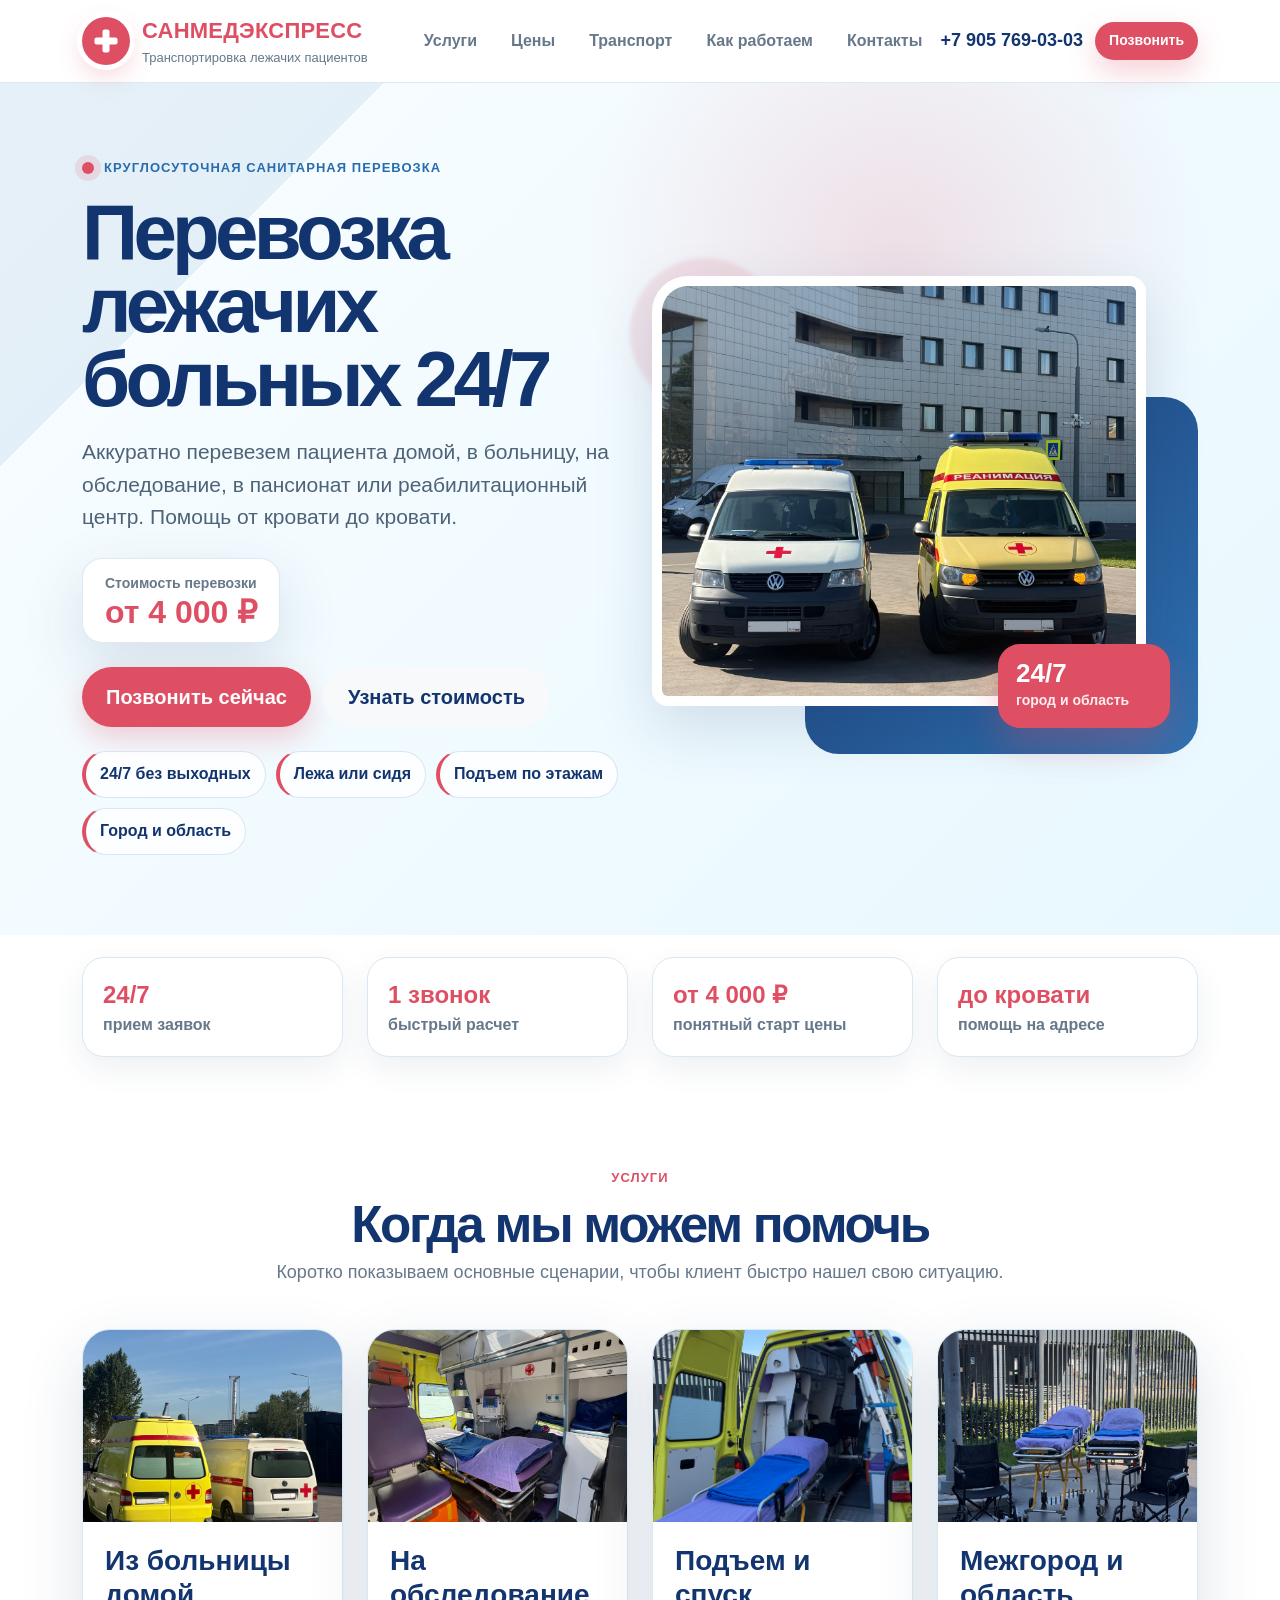
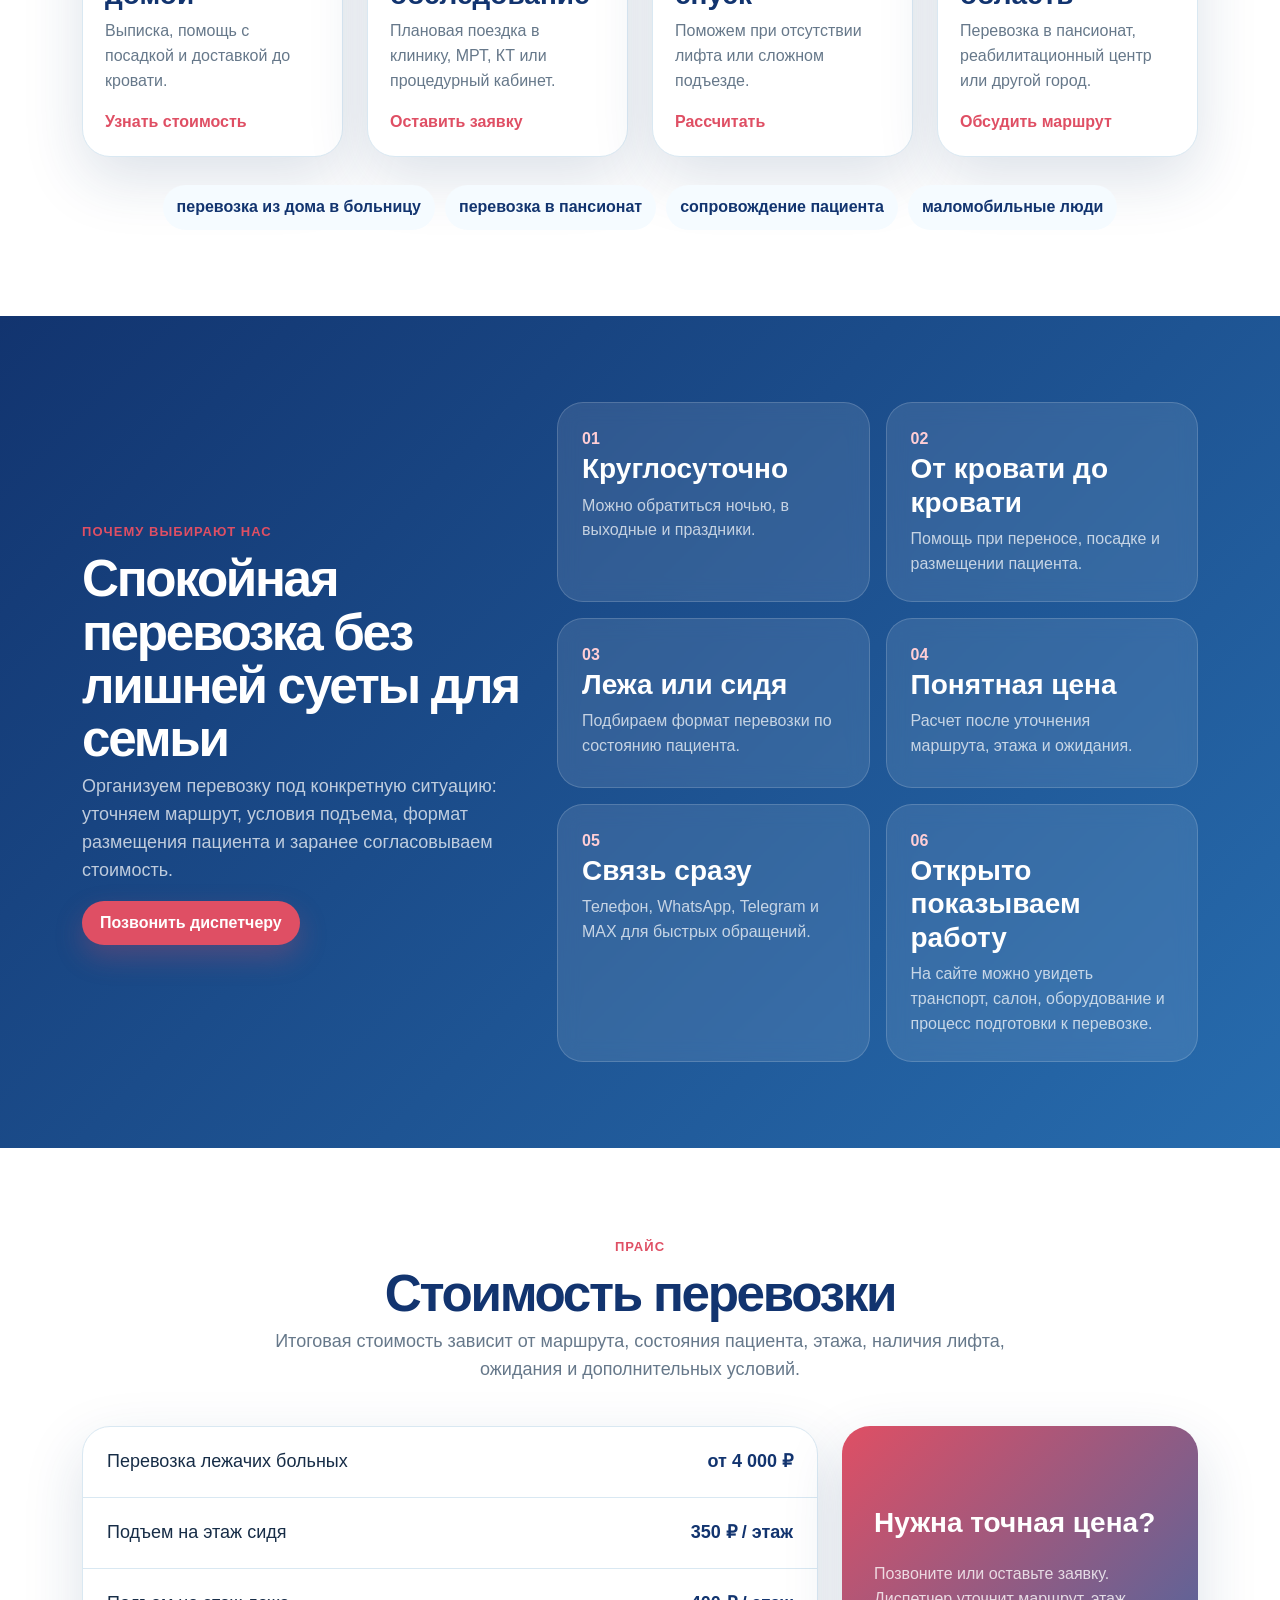
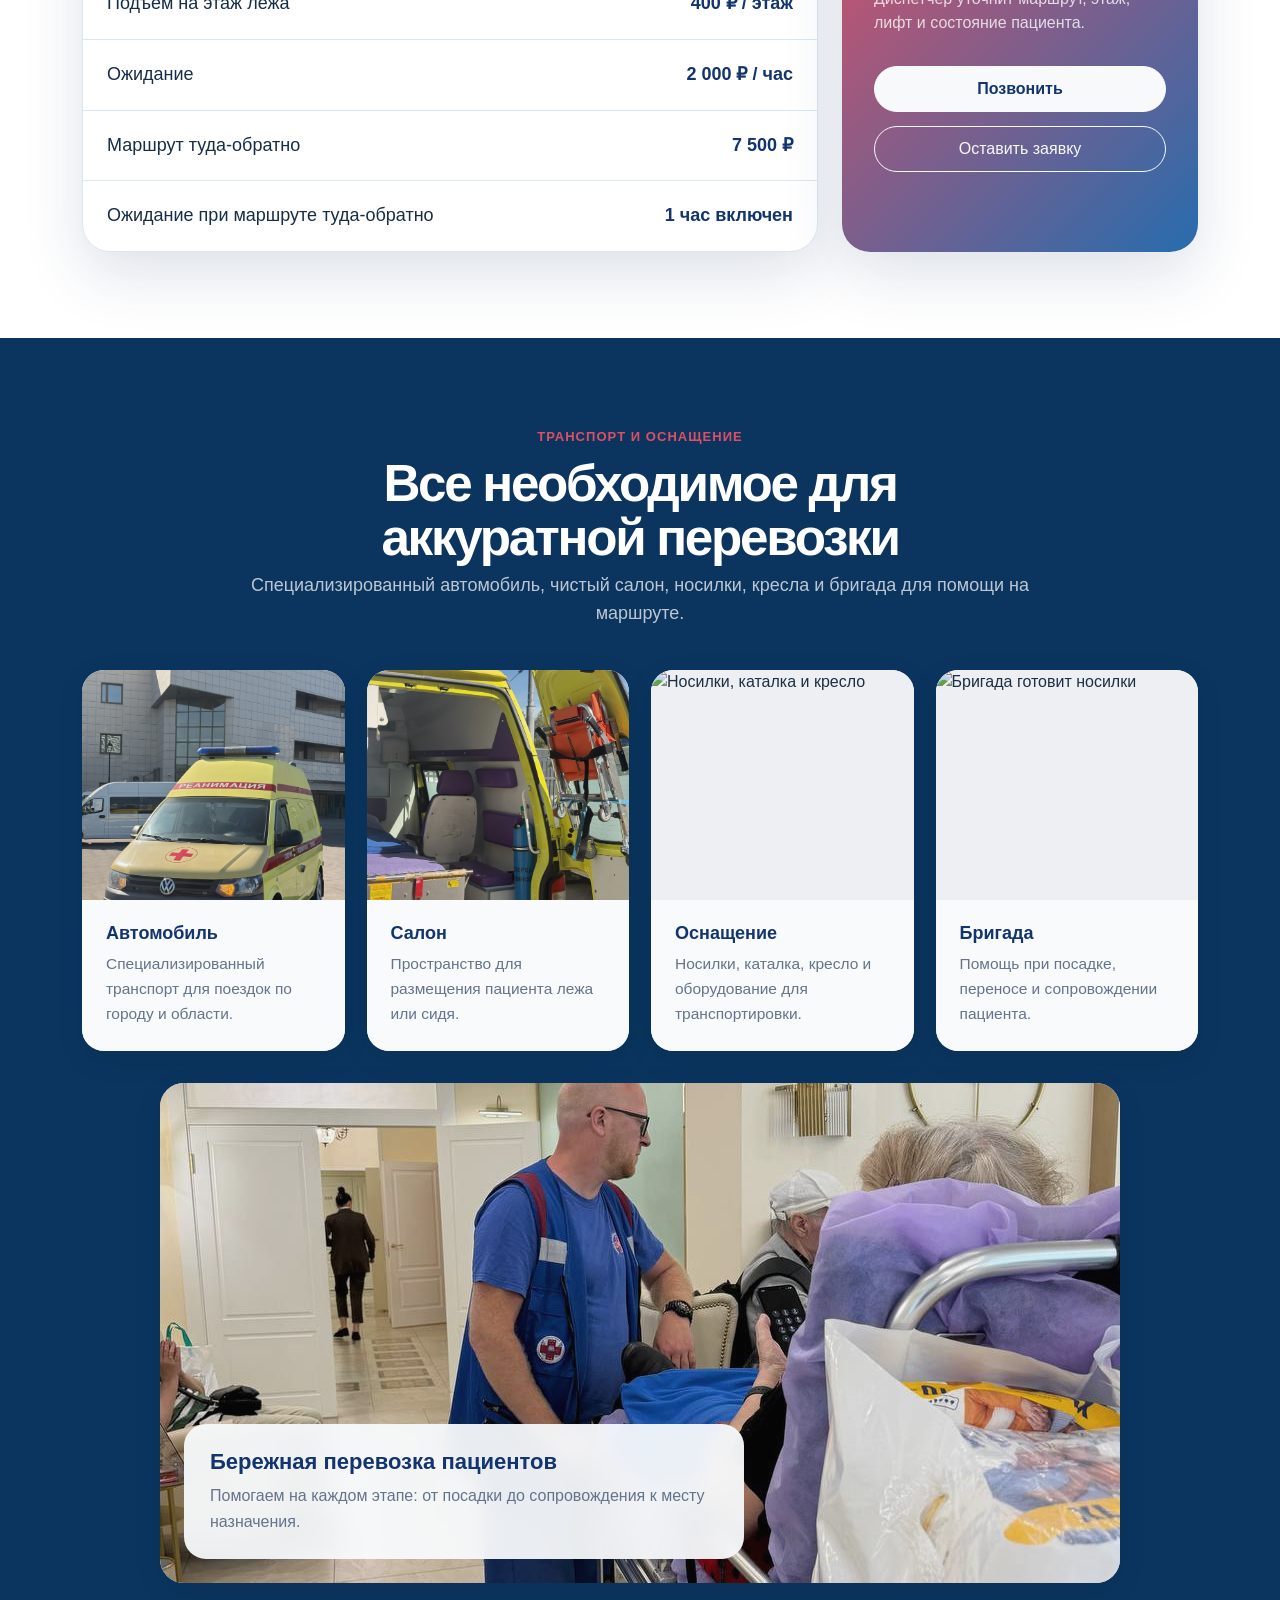
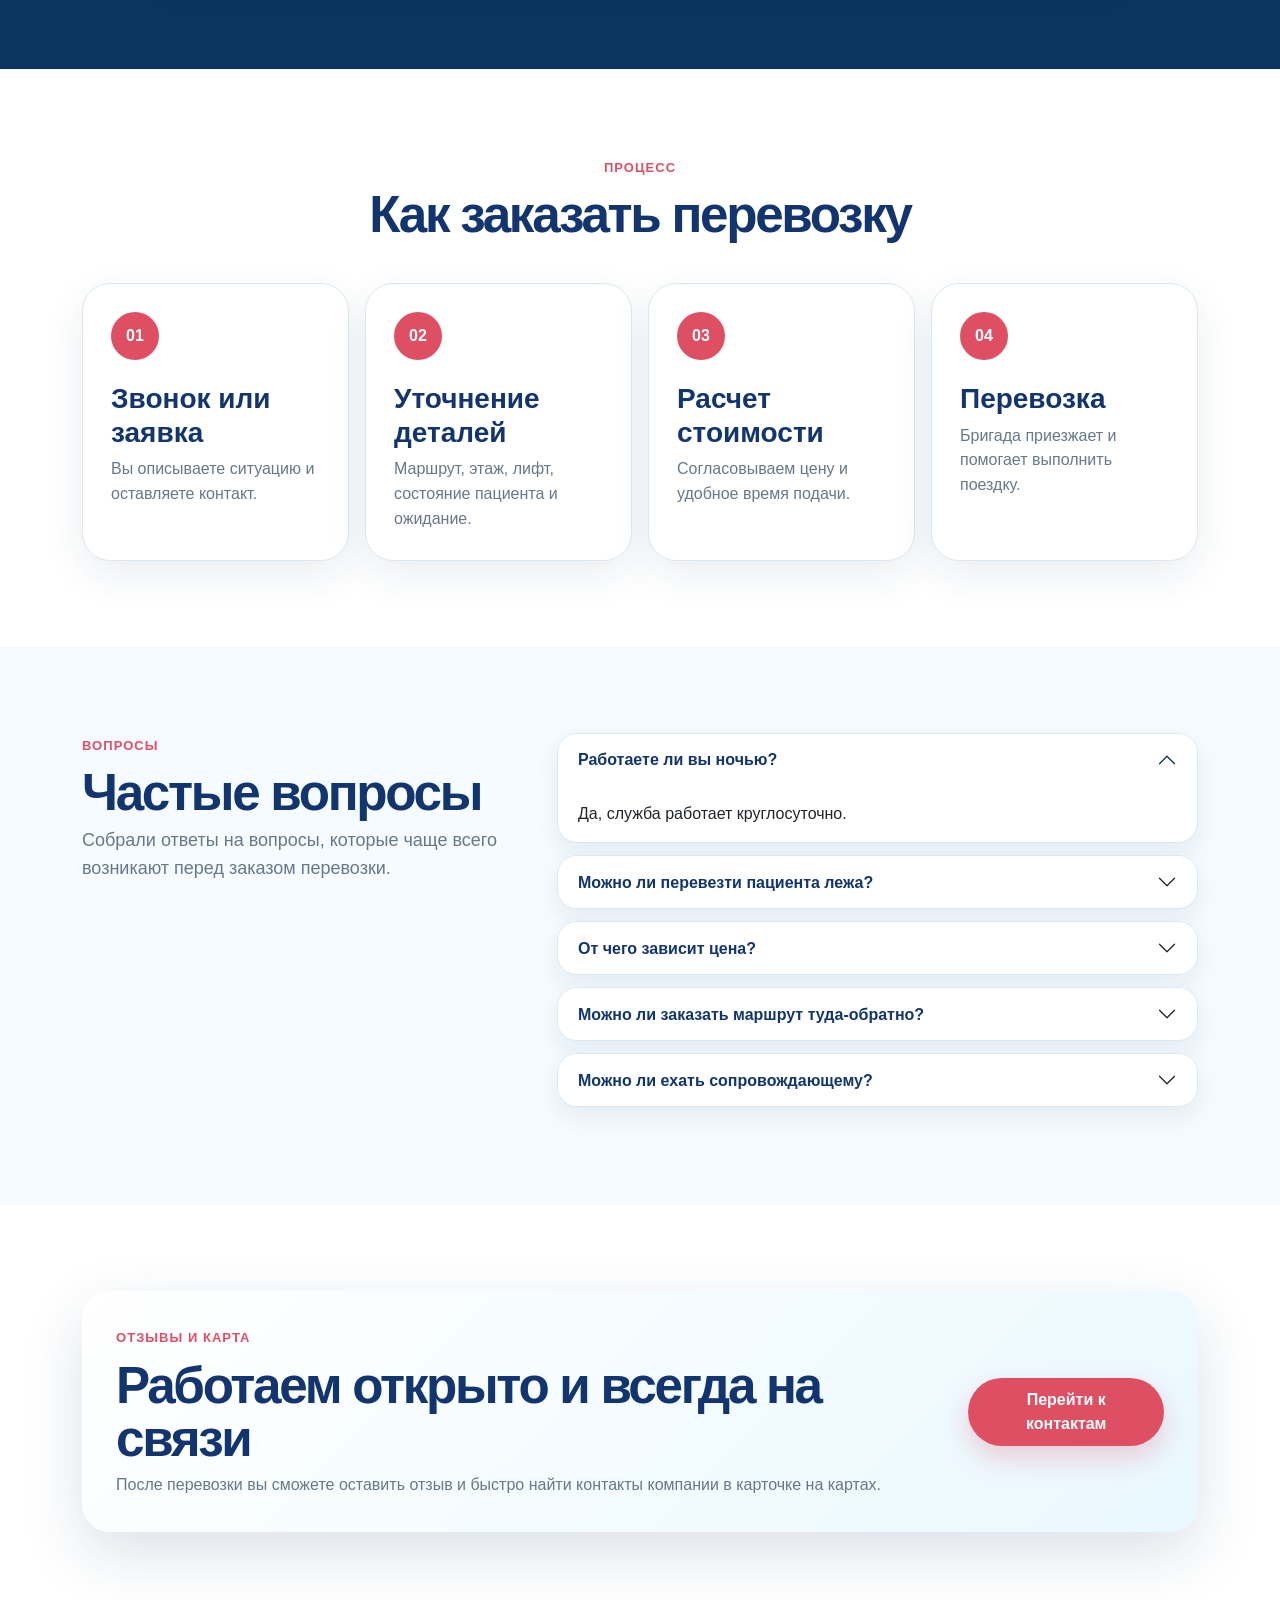
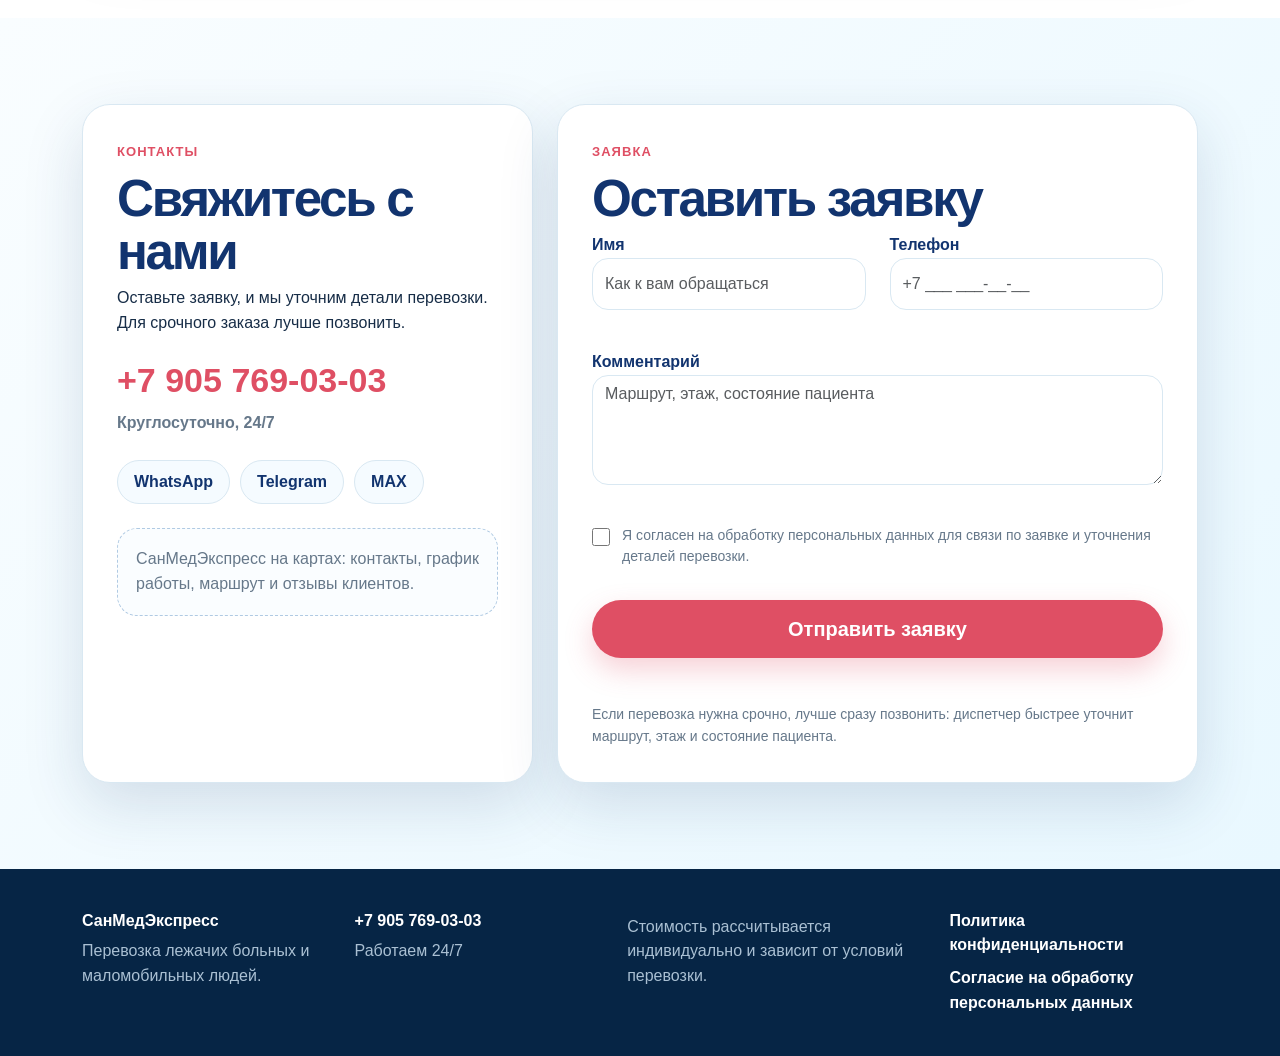
==== index.html @ e69d9a26 "мелкие правки перед показом" ====
<!doctype html>
<html lang="ru">
<head>
  <meta charset="utf-8">
  <meta name="viewport" content="width=device-width, initial-scale=1">
  <title>СанМедЭкспресс - перевозка лежачих больных 24/7</title>
  <meta name="description" content="СанМедЭкспресс: аккуратная транспортировка лежачих пациентов и маломобильных людей по городу и области. От кровати до кровати, 24/7.">
  <link rel="icon" href="images/favicon.ico" sizes="any">
  <link rel="icon" href="assets/icons/favicon.svg" type="image/svg+xml">
  <link href="https://cdn.jsdelivr.net/npm/bootstrap@5.3.3/dist/css/bootstrap.min.css" rel="stylesheet">
  <link rel="stylesheet" href="css/styles.css?v=20260727-2">
</head>
<body>
  <header class="site-header">
    <nav class="navbar navbar-expand-lg">
      <div class="container">
        <a class="navbar-brand brand" href="#top" aria-label="СанМедЭкспресс - к началу сайта">
          <span class="brand-mark" aria-hidden="true"></span>
          <span class="brand-text">
            <strong>СанМедЭкспресс</strong>
            <small>Транспортировка лежачих пациентов</small>
          </span>
        </a>
        <button class="navbar-toggler" type="button" data-bs-toggle="collapse" data-bs-target="#mainNav" aria-controls="mainNav" aria-expanded="false" aria-label="Открыть меню">
          <span class="navbar-toggler-icon"></span>
        </button>
        <div class="collapse navbar-collapse" id="mainNav">
          <ul class="navbar-nav mx-auto mb-3 mb-lg-0">
            <li class="nav-item"><a class="nav-link" href="#services">Услуги</a></li>
            <li class="nav-item"><a class="nav-link" href="#prices">Цены</a></li>
            <li class="nav-item"><a class="nav-link" href="#fleet">Транспорт</a></li>
            <li class="nav-item"><a class="nav-link" href="#steps">Как работаем</a></li>
            <li class="nav-item"><a class="nav-link" href="#contacts">Контакты</a></li>
          </ul>
          <div class="header-contact">
            <a class="phone-link" href="tel:+79057690303">+7 905 769-03-03</a>
            <a class="btn btn-brand btn-sm" href="tel:+79057690303">Позвонить</a>
          </div>
        </div>
      </div>
    </nav>
  </header>

  <main id="top">
    <section class="hero-section">
      <div class="container">
        <div class="row align-items-center g-5">
          <div class="col-lg-6">
            <div class="hero-copy">
              <div class="hero-kicker"><span></span> Круглосуточная санитарная перевозка</div>
              <h1>Перевозка лежачих больных 24/7</h1>
              <p class="hero-lead">Аккуратно перевезем пациента домой, в больницу, на обследование, в пансионат или реабилитационный центр. Помощь от кровати до кровати.</p>
              <div class="hero-price">
                <small>Стоимость перевозки</small>
                <strong>от 4 000 ₽</strong>
              </div>
              <div class="hero-actions">
                <a class="btn btn-brand btn-lg" href="tel:+79057690303">Позвонить сейчас</a>
                <button class="btn btn-light btn-lg" type="button" data-bs-toggle="modal" data-bs-target="#requestModal">Узнать стоимость</button>
              </div>
              <div class="quick-points">
                <span>24/7 без выходных</span>
                <span>Лежа или сидя</span>
                <span>Подъем по этажам</span>
                <span>Город и область</span>
              </div>
            </div>
          </div>
          <div class="col-lg-6">
            <div class="hero-visual">
              <div class="hero-showcase">
                <img src="images/vehicle-exterior-two-cars-05-used.jpeg" alt="Санитарные автомобили СанМедЭкспресс снаружи">
                <div class="hero-showcase-badge"><b>24/7</b><span>город и область</span></div>
              </div>
            </div>
          </div>
        </div>
      </div>
    </section>

    <section class="trust-strip">
      <div class="container">
        <div class="row g-3">
          <div class="col-6 col-lg-3"><div class="trust-item"><strong>24/7</strong><span>прием заявок</span></div></div>
          <div class="col-6 col-lg-3"><div class="trust-item"><strong>1 звонок</strong><span>быстрый расчет</span></div></div>
          <div class="col-6 col-lg-3"><div class="trust-item"><strong>от 4 000 ₽</strong><span>понятный старт цены</span></div></div>
          <div class="col-6 col-lg-3"><div class="trust-item"><strong>до кровати</strong><span>помощь на адресе</span></div></div>
        </div>
      </div>
    </section>

    <section id="services" class="section-pad">
      <div class="container">
        <div class="section-title">
          <span>Услуги</span>
          <h2>Когда мы можем помочь</h2>
          <p>Коротко показываем основные сценарии, чтобы клиент быстро нашел свою ситуацию.</p>
        </div>
        <div class="row g-4 service-row">
          <div class="col-md-6 col-xl-3"><article class="service-card"><img src="images/vehicle-exterior-two-cars-07-used.jpeg" alt="Автомобили для перевозки пациентов"><div><h3>Из больницы домой</h3><p>Выписка, помощь с посадкой и доставкой до кровати.</p><button class="link-button" data-bs-toggle="modal" data-bs-target="#requestModal">Узнать стоимость</button></div></article></div>
          <div class="col-md-6 col-xl-3"><article class="service-card"><img src="images/vehicle-interior-wide-02-used.jpeg" alt="Салон автомобиля для поездки на обследование"><div><h3>На обследование</h3><p>Плановая поездка в клинику, МРТ, КТ или процедурный кабинет.</p><button class="link-button" data-bs-toggle="modal" data-bs-target="#requestModal">Оставить заявку</button></div></article></div>
          <div class="col-md-6 col-xl-3"><article class="service-card"><img src="images/stretcher-loading-empty-01-used.jpeg" alt="Подготовка носилок для подъема и спуска"><div><h3>Подъем и спуск</h3><p>Поможем при отсутствии лифта или сложном подъезде.</p><button class="link-button" data-bs-toggle="modal" data-bs-target="#requestModal">Рассчитать</button></div></article></div>
          <div class="col-md-6 col-xl-3"><article class="service-card"><img src="images/equipment-wheelchairs-outside-01-used.jpeg" alt="Кресла и оборудование для перевозки"><div><h3>Межгород и область</h3><p>Перевозка в пансионат, реабилитационный центр или другой город.</p><button class="link-button" data-bs-toggle="modal" data-bs-target="#requestModal">Обсудить маршрут</button></div></article></div>
        </div>
        <div class="service-tags">
          <span>перевозка из дома в больницу</span>
          <span>перевозка в пансионат</span>
          <span>сопровождение пациента</span>
          <span>маломобильные люди</span>
        </div>
      </div>
    </section>

    <section class="section-pad section-blue">
      <div class="container">
        <div class="row align-items-center g-5">
          <div class="col-lg-5">
            <span class="section-label">Почему выбирают нас</span>
            <h2>Спокойная перевозка без лишней суеты для семьи</h2>
            <p class="big-muted">Организуем перевозку под конкретную ситуацию: уточняем маршрут, условия подъема, формат размещения пациента и заранее согласовываем стоимость.</p>
            <a class="btn btn-brand" href="tel:+79057690303">Позвонить диспетчеру</a>
          </div>
          <div class="col-lg-7">
            <div class="benefit-grid">
              <div class="benefit-card"><span>01</span><h3>Круглосуточно</h3><p>Можно обратиться ночью, в выходные и праздники.</p></div>
              <div class="benefit-card"><span>02</span><h3>От кровати до кровати</h3><p>Помощь при переносе, посадке и размещении пациента.</p></div>
              <div class="benefit-card"><span>03</span><h3>Лежа или сидя</h3><p>Подбираем формат перевозки по состоянию пациента.</p></div>
              <div class="benefit-card"><span>04</span><h3>Понятная цена</h3><p>Расчет после уточнения маршрута, этажа и ожидания.</p></div>
              <div class="benefit-card"><span>05</span><h3>Связь сразу</h3><p>Телефон, WhatsApp, Telegram и MAX для быстрых обращений.</p></div>
              <div class="benefit-card"><span>06</span><h3>Открыто показываем работу</h3><p>На сайте можно увидеть транспорт, салон, оборудование и процесс подготовки к перевозке.</p></div>
            </div>
          </div>
        </div>
      </div>
    </section>

    <section id="prices" class="section-pad">
      <div class="container">
        <div class="section-title">
          <span>Прайс</span>
          <h2>Стоимость перевозки</h2>
          <p>Итоговая стоимость зависит от маршрута, состояния пациента, этажа, наличия лифта, ожидания и дополнительных условий.</p>
        </div>
        <div class="row g-4 align-items-stretch">
          <div class="col-lg-8">
            <div class="price-panel">
              <div class="price-row"><span>Перевозка лежачих больных</span><strong>от 4 000 ₽</strong></div>
              <div class="price-row"><span>Подъем на этаж сидя</span><strong>350 ₽ / этаж</strong></div>
              <div class="price-row"><span>Подъем на этаж лежа</span><strong>400 ₽ / этаж</strong></div>
              <div class="price-row"><span>Ожидание</span><strong>2 000 ₽ / час</strong></div>
              <div class="price-row"><span>Маршрут туда-обратно</span><strong>7 500 ₽</strong></div>
              <div class="price-row"><span>Ожидание при маршруте туда-обратно</span><strong>1 час включен</strong></div>
            </div>
          </div>
          <div class="col-lg-4">
            <div class="price-cta">
              <h3>Нужна точная цена?</h3>
              <p>Позвоните или оставьте заявку. Диспетчер уточнит маршрут, этаж, лифт и состояние пациента.</p>
              <a class="btn btn-light w-100" href="tel:+79057690303">Позвонить</a>
              <button class="btn btn-outline-light w-100" type="button" data-bs-toggle="modal" data-bs-target="#requestModal">Оставить заявку</button>
            </div>
          </div>
        </div>
      </div>
    </section>

    <section id="fleet" class="section-pad fleet-section">
      <div class="container">
        <div class="section-title light-title">
          <span>Транспорт и оснащение</span>
          <h2>Все необходимое для аккуратной перевозки</h2>
          <p>Специализированный автомобиль, чистый салон, носилки, кресла и бригада для помощи на маршруте.</p>
        </div>
        <div class="fleet-cards">
          <figure class="fleet-card">
            <img src="images/vehicle-exterior-front-01-used.jpeg" alt="Автомобиль СанМедЭкспресс снаружи">
            <figcaption><b>Автомобиль</b><span>Специализированный транспорт для поездок по городу и области.</span></figcaption>
          </figure>
          <figure class="fleet-card">
            <img src="images/vehicle-rear-open-interior-02-used.jpeg" alt="Салон санитарного автомобиля">
            <figcaption><b>Салон</b><span>Пространство для размещения пациента лежа или сидя.</span></figcaption>
          </figure>
          <figure class="fleet-card">
            <img src="images/equipment-stretcher-outside-01-used.jpeg" alt="Носилки, каталка и кресло">
            <figcaption><b>Оснащение</b><span>Носилки, каталка, кресло и оборудование для транспортировки.</span></figcaption>
          </figure>
          <figure class="fleet-card">
            <img src="images/crew-loading-stretcher-01-used.jpeg" alt="Бригада готовит носилки">
            <figcaption><b>Бригада</b><span>Помощь при посадке, переносе и сопровождении пациента.</span></figcaption>
          </figure>
        </div>
        <figure class="patient-transfer-card">
          <img src="images/crew-home-stretcher-transfer-01-used.jpg" alt="Бережная перевозка пациента">
          <figcaption>
            <b>Бережная перевозка пациентов</b>
            <span>Помогаем на каждом этапе: от посадки до сопровождения к месту назначения.</span>
          </figcaption>
        </figure>
      </div>
    </section>

    <section id="steps" class="section-pad">
      <div class="container">
        <div class="section-title">
          <span>Процесс</span>
          <h2>Как заказать перевозку</h2>
        </div>
        <div class="timeline">
          <div class="timeline-item"><span>01</span><h3>Звонок или заявка</h3><p>Вы описываете ситуацию и оставляете контакт.</p></div>
          <div class="timeline-item"><span>02</span><h3>Уточнение деталей</h3><p>Маршрут, этаж, лифт, состояние пациента и ожидание.</p></div>
          <div class="timeline-item"><span>03</span><h3>Расчет стоимости</h3><p>Согласовываем цену и удобное время подачи.</p></div>
          <div class="timeline-item"><span>04</span><h3>Перевозка</h3><p>Бригада приезжает и помогает выполнить поездку.</p></div>
        </div>
      </div>
    </section>

    <section class="section-pad section-soft">
      <div class="container">
        <div class="row g-5 align-items-start">
          <div class="col-lg-5">
            <span class="section-label">Вопросы</span>
            <h2>Частые вопросы</h2>
            <p class="big-muted">Собрали ответы на вопросы, которые чаще всего возникают перед заказом перевозки.</p>
          </div>
          <div class="col-lg-7">
            <div class="accordion faq-accordion" id="faqAccordion">
              <div class="accordion-item"><h3 class="accordion-header"><button class="accordion-button" type="button" data-bs-toggle="collapse" data-bs-target="#faq1">Работаете ли вы ночью?</button></h3><div id="faq1" class="accordion-collapse collapse show" data-bs-parent="#faqAccordion"><div class="accordion-body">Да, служба работает круглосуточно.</div></div></div>
              <div class="accordion-item"><h3 class="accordion-header"><button class="accordion-button collapsed" type="button" data-bs-toggle="collapse" data-bs-target="#faq2">Можно ли перевезти пациента лежа?</button></h3><div id="faq2" class="accordion-collapse collapse" data-bs-parent="#faqAccordion"><div class="accordion-body">Да, возможна перевозка лежачих пациентов. Условия уточняются при звонке.</div></div></div>
              <div class="accordion-item"><h3 class="accordion-header"><button class="accordion-button collapsed" type="button" data-bs-toggle="collapse" data-bs-target="#faq3">От чего зависит цена?</button></h3><div id="faq3" class="accordion-collapse collapse" data-bs-parent="#faqAccordion"><div class="accordion-body">Цена зависит от маршрута, этажа, наличия лифта, состояния пациента, ожидания и дополнительных условий.</div></div></div>
              <div class="accordion-item"><h3 class="accordion-header"><button class="accordion-button collapsed" type="button" data-bs-toggle="collapse" data-bs-target="#faq4">Можно ли заказать маршрут туда-обратно?</button></h3><div id="faq4" class="accordion-collapse collapse" data-bs-parent="#faqAccordion"><div class="accordion-body">Да, маршрут туда-обратно стоит от 7 500 ₽. Один час ожидания включен в стоимость.</div></div></div>
              <div class="accordion-item"><h3 class="accordion-header"><button class="accordion-button collapsed" type="button" data-bs-toggle="collapse" data-bs-target="#faq5">Можно ли ехать сопровождающему?</button></h3><div id="faq5" class="accordion-collapse collapse" data-bs-parent="#faqAccordion"><div class="accordion-body">Да, возможность сопровождения можно уточнить при оформлении заказа.</div></div></div>
            </div>
          </div>
        </div>
      </div>
    </section>

    <section class="review-placeholder section-pad">
      <div class="container">
        <div class="review-box">
          <div>
            <span class="section-label">Отзывы и карта</span>
            <h2>Работаем открыто и всегда на связи</h2>
            <p>После перевозки вы сможете оставить отзыв и быстро найти контакты компании в карточке на картах.</p>
          </div>
          <a class="btn btn-brand" href="#contacts">Перейти к контактам</a>
        </div>
      </div>
    </section>

    <section id="contacts" class="section-pad contacts-section">
      <div class="container">
        <div class="row g-4">
          <div class="col-lg-5">
            <div class="contact-card">
              <span class="section-label">Контакты</span>
              <h2>Свяжитесь с нами</h2>
              <p>Оставьте заявку, и мы уточним детали перевозки. Для срочного заказа лучше позвонить.</p>
              <a class="contact-phone" href="tel:+79057690303">+7 905 769-03-03</a>
              <span class="worktime">Круглосуточно, 24/7</span>
              <div class="messenger-links">
                <a href="https://wa.me/79057690303" target="_blank" rel="noopener">WhatsApp</a>
                <a href="tg://resolve?phone=79057690303">Telegram</a>
                <a href="https://max.ru/u/f9LHodD0cOKTTEQI5dEF23vUkEYMquDGadsAbBCi20xrPSaZ2zImBn6ybkM" target="_blank" rel="noopener">MAX</a>
              </div>
              <div class="map-placeholder">СанМедЭкспресс на картах: контакты, график работы, маршрут и отзывы клиентов.</div>
            </div>
          </div>
          <div class="col-lg-7">
            <form id="request" class="request-form" novalidate>
              <span class="section-label">Заявка</span>
              <h2>Оставить заявку</h2>
              <div class="row g-3">
                <div class="col-md-6"><label class="form-label">Имя<input class="form-control" type="text" name="name" autocomplete="name" placeholder="Как к вам обращаться" required></label></div>
                <div class="col-md-6"><label class="form-label">Телефон<input class="form-control" type="tel" name="phone" autocomplete="tel" placeholder="+7 ___ ___-__-__" required></label></div>
                <div class="col-12"><label class="form-label">Комментарий<textarea class="form-control" name="comment" rows="4" placeholder="Маршрут, этаж, состояние пациента"></textarea></label></div>
                <div class="col-12"><label class="consent-field"><input type="checkbox" name="consent" required><span>Я согласен на обработку персональных данных для связи по заявке и уточнения деталей перевозки.</span></label></div>
                <div class="col-12"><button class="btn btn-brand btn-lg w-100" type="submit">Отправить заявку</button></div>
              </div>
              <p class="form-message" id="formMessage" role="status" aria-live="polite"></p>
              <p class="form-hint">Если перевозка нужна срочно, лучше сразу позвонить: диспетчер быстрее уточнит маршрут, этаж и состояние пациента.</p>
            </form>
          </div>
        </div>
      </div>
    </section>
  </main>

  <footer class="site-footer">
    <div class="container">
      <div class="footer-grid">
        <div><strong>СанМедЭкспресс</strong><p>Перевозка лежачих больных и маломобильных людей.</p></div>
        <div><a href="tel:+79057690303">+7 905 769-03-03</a><p>Работаем 24/7</p></div>
        <div><p>Стоимость рассчитывается индивидуально и зависит от условий перевозки.</p></div>
        <div class="footer-links"><a href="/privacy">Политика конфиденциальности</a><a href="/personal-data-consent">Согласие на обработку персональных данных</a></div>
      </div>
    </div>
  </footer>

  <div class="mobile-call-bar">
    <a href="tel:+79057690303">Позвонить</a>
    <button type="button" data-bs-toggle="modal" data-bs-target="#requestModal">Заявка</button>
  </div>

  <div class="modal fade" id="requestModal" tabindex="-1" aria-labelledby="requestModalLabel" aria-hidden="true">
    <div class="modal-dialog modal-dialog-centered">
      <div class="modal-content">
        <div class="modal-header">
          <h2 class="modal-title fs-4" id="requestModalLabel">Узнать стоимость перевозки</h2>
          <button type="button" class="btn-close" data-bs-dismiss="modal" aria-label="Закрыть"></button>
        </div>
        <div class="modal-body">
          <p>Оставьте имя и телефон. Для срочного заказа звоните: <a href="tel:+79057690303">+7 905 769-03-03</a>.</p>
          <button class="btn btn-brand w-100" type="button" data-scroll-to-form data-bs-dismiss="modal">Перейти к форме заявки</button>
        </div>
      </div>
    </div>
  </div>

  <script src="https://cdn.jsdelivr.net/npm/bootstrap@5.3.3/dist/js/bootstrap.bundle.min.js"></script>
  <script src="js/main.js"></script>
</body>
</html>
---- css/styles.css ----
:root {
  --color-primary: #276cae;
  --color-primary-dark: #12346f;
  --color-accent: #df4f64;
  --color-accent-dark: #c83a50;
  --color-ice: #e9f8ff;
  --color-ice-2: #f5fbff;
  --color-text: #172d47;
  --color-muted: #66788a;
  --color-line: #d9e8f2;
  --radius: 28px;
  --radius-sm: 18px;
  --shadow: 0 22px 60px rgba(24, 63, 105, 0.15);
}

* { box-sizing: border-box; }
html { scroll-behavior: smooth; }
body { margin: 0; color: var(--color-text); font-family: Inter, "Segoe UI", Arial, sans-serif; background: #fff; line-height: 1.55; }
img { max-width: 100%; display: block; }
a { text-decoration: none; }

/* Fallback for opening the page directly if Bootstrap CDN is blocked or slow. */
.container { width: min(1180px, calc(100% - 32px)); margin-inline: auto; }
.row { display: flex; flex-wrap: wrap; margin-inline: -12px; }
.row > * { padding-inline: 12px; width: 100%; }
.g-3 { row-gap: 16px; }
.g-4 { row-gap: 24px; }
.g-5 { row-gap: 36px; }
.align-items-center { align-items: center; }
.align-items-stretch { align-items: stretch; }
.align-items-start { align-items: flex-start; }
.navbar-nav { display: flex; flex-wrap: wrap; gap: 18px; padding-left: 0; margin: 0; list-style: none; }
.navbar .container { display: flex; align-items: center; gap: 22px; }
.mx-auto { margin-inline: auto; }
.w-100 { width: 100%; }
.btn { display: inline-flex; align-items: center; justify-content: center; min-height: 44px; padding: 10px 18px; border-radius: 999px; }
.btn-lg { min-height: 54px; padding: 14px 24px; }
.btn-sm { min-height: 38px; padding: 8px 14px; }
.form-control { display: block; width: 100%; }

@media (min-width: 576px) {
  .col-sm-6 { width: 50%; }
}

@media (min-width: 768px) {
  .col-md-6 { width: 50%; }
}

@media (min-width: 992px) {
  .navbar-collapse { display: flex !important; align-items: center; flex-grow: 1; }
  .col-lg-3 { width: 25%; }
  .col-lg-4 { width: 33.333333%; }
  .col-lg-5 { width: 41.666667%; }
  .col-lg-6 { width: 50%; }
  .col-lg-7 { width: 58.333333%; }
  .col-lg-8 { width: 66.666667%; }
}

@media (max-width: 991px) {
  .navbar .container { flex-wrap: wrap; }
  .navbar-collapse.collapse:not(.show) { display: none; }
  .navbar-collapse { width: 100%; }
  .navbar-nav { display: grid; gap: 8px; margin: 16px 0; }
}

@media (min-width: 1200px) {
  .col-xl-3 { width: 25%; }
}

.site-header { position: sticky; top: 0; z-index: 50; border-bottom: 1px solid rgba(217, 232, 242, 0.9); background: rgba(255, 255, 255, 0.94); backdrop-filter: blur(18px); }
.navbar { min-height: 82px; }
.brand { display: flex; align-items: center; gap: 12px; color: var(--color-text); }
.brand:hover { color: var(--color-text); }
.brand-mark { position: relative; width: 48px; height: 48px; flex: 0 0 48px; border-radius: 50%; background: var(--color-accent); box-shadow: 0 0 0 5px #fff, 0 10px 24px rgba(223, 79, 100, 0.25); }
.brand-mark::before,
.brand-mark::after { content: ""; position: absolute; left: 50%; top: 50%; border-radius: 2px; background: #fff; transform: translate(-50%, -50%); }
.brand-mark::before { width: 23px; height: 7px; }
.brand-mark::after { width: 7px; height: 23px; }
.brand-text strong { display: block; color: var(--color-accent); font-size: 22px; letter-spacing: 0.01em; text-transform: uppercase; }
.brand-text small { display: block; color: var(--color-muted); font-size: 13px; }
.nav-link { color: var(--color-muted); font-weight: 700; }
.nav-link:hover { color: var(--color-primary); }
.header-contact { display: flex; align-items: center; gap: 12px; }
.phone-link { color: var(--color-primary-dark); font-size: 18px; font-weight: 900; white-space: nowrap; }

.btn-brand { border: 0; color: #fff; background: var(--color-accent); box-shadow: 0 12px 28px rgba(223, 79, 100, 0.26); font-weight: 800; }
.btn-brand:hover, .btn-brand:focus { color: #fff; background: var(--color-accent-dark); }
.btn-light { color: var(--color-primary-dark); font-weight: 800; }

.hero-section { position: relative; overflow: hidden; padding: 74px 0 80px; background: radial-gradient(circle at 70% 20%, rgba(223, 79, 100, 0.16), transparent 28%), linear-gradient(135deg, #f9fdff 0%, #e8f8ff 100%); }
.hero-section::before { content: ""; position: absolute; inset: 0; background: linear-gradient(135deg, rgba(39, 108, 174, 0.09) 0 18%, transparent 18% 100%); pointer-events: none; }
.hero-copy, .hero-visual { position: relative; z-index: 1; }
.hero-kicker { display: inline-flex; align-items: center; gap: 10px; margin-bottom: 18px; color: var(--color-primary); font-weight: 900; text-transform: uppercase; letter-spacing: 0.08em; font-size: 13px; }
.hero-kicker span { width: 12px; height: 12px; border-radius: 50%; background: var(--color-accent); box-shadow: 0 0 0 7px rgba(223, 79, 100, 0.14); }
h1 { margin: 0 0 20px; color: var(--color-primary-dark); font-size: clamp(44px, 7vw, 78px); line-height: 0.94; letter-spacing: -0.06em; font-weight: 900; }
h2 { color: var(--color-primary-dark); font-size: clamp(32px, 4vw, 52px); line-height: 1.04; letter-spacing: -0.045em; font-weight: 900; }
h3 { color: var(--color-primary-dark); font-weight: 900; }
.hero-lead { max-width: 680px; color: #4e6378; font-size: 21px; }
.hero-price { display: inline-grid; gap: 2px; margin: 8px 0 24px; padding: 14px 22px; border: 1px solid rgba(39, 108, 174, 0.15); border-radius: 20px; background: #fff; box-shadow: var(--shadow); }
.hero-price small { color: var(--color-muted); font-weight: 700; }
.hero-price strong { color: var(--color-accent); font-size: 32px; line-height: 1; }
.hero-actions { display: flex; flex-wrap: wrap; gap: 12px; margin-bottom: 24px; }
.quick-points { display: flex; flex-wrap: wrap; gap: 10px; }
.quick-points span { padding: 10px 14px; border: 1px solid rgba(39, 108, 174, 0.16); border-left: 4px solid var(--color-accent); border-radius: 999px; background: rgba(255, 255, 255, 0.8); color: var(--color-primary-dark); font-weight: 800; }

.hero-visual { position: relative; max-width: 600px; margin-left: auto; }
.hero-showcase { position: relative; isolation: isolate; padding: 18px 18px 48px 0; }
.hero-showcase::before { content: ""; position: absolute; right: 0; bottom: 0; width: 72%; height: 72%; border-radius: 34px; background: linear-gradient(135deg, var(--color-primary-dark), var(--color-primary)); opacity: .96; z-index: -1; }
.hero-showcase::after { content: ""; position: absolute; left: -22px; top: 0; width: 150px; height: 150px; border-radius: 50%; background: rgba(223, 79, 100, .12); filter: blur(2px); z-index: -1; }
.hero-showcase img { width: calc(100% - 34px); height: 430px; object-fit: cover; object-position: center 72%; border: 10px solid #fff; border-radius: 36px 16px 36px 16px; box-shadow: var(--shadow); }
.hero-showcase-badge { position: absolute; right: 28px; bottom: 26px; min-width: 172px; padding: 16px 18px; border-radius: 22px; color: #fff; background: var(--color-accent); box-shadow: 0 18px 36px rgba(223,79,100,.28); }
.hero-showcase-badge b, .hero-showcase-badge span { display: block; }
.hero-showcase-badge b { font-size: 26px; line-height: 1; }
.hero-showcase-badge span { margin-top: 4px; font-size: 14px; font-weight: 700; opacity: .9; }

.trust-strip { padding: 22px 0; background: #fff; }
.trust-item { height: 100%; padding: 18px 20px; border: 1px solid var(--color-line); border-radius: 22px; background: #fff; box-shadow: 0 12px 30px rgba(24, 63, 105, 0.08); }
.trust-item strong { display: block; color: var(--color-accent); font-size: 24px; font-weight: 900; }
.trust-item span { color: var(--color-muted); font-weight: 700; }

.section-pad { padding: 86px 0; }
.section-title { max-width: 780px; margin: 0 auto 42px; text-align: center; }
.section-title span, .section-label { display: inline-flex; margin-bottom: 10px; color: var(--color-accent); font-weight: 900; text-transform: uppercase; letter-spacing: 0.08em; font-size: 13px; }
.section-title p, .big-muted { color: var(--color-muted); font-size: 18px; }

.service-card { height: 100%; overflow: hidden; border: 1px solid var(--color-line); border-radius: var(--radius); background: #fff; box-shadow: var(--shadow); transition: transform .2s ease, box-shadow .2s ease; }
.service-card:hover { transform: translateY(-5px); box-shadow: 0 28px 70px rgba(24, 63, 105, 0.18); }
.service-card img { width: 100%; aspect-ratio: 1.35 / 1; object-fit: cover; background: var(--color-ice); }
.service-card div { padding: 22px; }
.service-card p { color: var(--color-muted); }
.link-button { padding: 0; border: 0; color: var(--color-accent); background: transparent; font-weight: 900; }
.service-tags { display: flex; flex-wrap: wrap; justify-content: center; gap: 10px; margin-top: 28px; }
.service-tags span { padding: 10px 14px; border-radius: 999px; background: var(--color-ice-2); color: var(--color-primary-dark); font-weight: 800; }

.section-blue { color: #fff; background: linear-gradient(135deg, var(--color-primary-dark), var(--color-primary)); }
.section-blue h2, .section-blue h3 { color: #fff; }
.section-blue .big-muted { color: rgba(255,255,255,0.72); }
.benefit-grid { display: grid; grid-template-columns: repeat(2, minmax(0, 1fr)); gap: 16px; }
.benefit-card { min-height: 170px; padding: 24px; border: 1px solid rgba(255,255,255,0.16); border-radius: 26px; background: rgba(255,255,255,0.1); backdrop-filter: blur(10px); }
.benefit-card span { color: #ffced5; font-weight: 900; }
.benefit-card p { margin: 0; color: rgba(255,255,255,0.72); }

.price-panel { overflow: hidden; border: 1px solid var(--color-line); border-radius: var(--radius); background: #fff; box-shadow: var(--shadow); }
.price-row { display: grid; grid-template-columns: 1fr minmax(170px, .35fr); gap: 20px; padding: 21px 24px; border-bottom: 1px solid var(--color-line); font-size: 18px; }
.price-row:last-child { border-bottom: 0; }
.price-row strong { color: var(--color-primary-dark); text-align: right; }
.price-cta { height: 100%; display: grid; align-content: center; gap: 14px; padding: 32px; border-radius: var(--radius); color: #fff; background: linear-gradient(135deg, var(--color-accent), var(--color-primary)); box-shadow: var(--shadow); }
.price-cta h3 { color: #fff; }
.price-cta p { color: rgba(255,255,255,0.78); }

.fleet-section { background: #0b355f; }
.fleet-section .container { max-width: 1140px; }
.light-title h2, .light-title p { color: #fff; }
.light-title p { opacity: .72; }
.fleet-section .fleet-cards { display: grid !important; grid-template-columns: repeat(4, minmax(0, 1fr)); gap: 22px; align-items: stretch; }
.fleet-section .fleet-card { display: flex; flex-direction: column; overflow: hidden; min-width: 0; height: 100%; margin: 0; border-radius: 22px; background: #f8fafc; box-shadow: 0 8px 30px rgba(0, 0, 0, .08); }
.fleet-section .fleet-card img { width: 100% !important; height: 230px !important; object-fit: cover; background: #f7f9fc; filter: saturate(.88) contrast(.96) brightness(.98); }
.fleet-section .fleet-card:first-child img { object-position: center 42%; }
.fleet-section .fleet-card figcaption { flex: 1; padding: 22px 24px 24px; background: #f8fafc; }
.fleet-section .fleet-card b, .fleet-section .fleet-card span { display: block; }
.fleet-section .fleet-card b { margin-bottom: 8px; color: var(--color-primary-dark); font-size: 18px; font-weight: 600; line-height: 1.25; }
.fleet-section .fleet-card span { color: #64748b; font-size: 15.5px; font-weight: 400; line-height: 1.6; }
.fleet-section .patient-transfer-card { position: relative; overflow: hidden; max-width: 960px; margin: 32px auto 0; border-radius: 24px; background: #f8fafc; box-shadow: 0 8px 30px rgba(0, 0, 0, .08); }
.fleet-section .patient-transfer-card img { width: 100% !important; height: 500px !important; object-fit: cover; object-position: center 45%; filter: saturate(.9) contrast(.96) brightness(.98); }
.fleet-section .patient-transfer-card figcaption { position: absolute; left: 24px; right: 24px; bottom: 24px; max-width: 560px; padding: 24px 26px; border-radius: 22px; background: rgba(248, 250, 252, .94); backdrop-filter: blur(10px); }
.fleet-section .patient-transfer-card b, .fleet-section .patient-transfer-card span { display: block; }
.fleet-section .patient-transfer-card b { margin-bottom: 8px; color: var(--color-primary-dark); font-size: 22px; font-weight: 600; line-height: 1.25; }
.fleet-section .patient-transfer-card span { color: #64748b; font-size: 16px; font-weight: 400; line-height: 1.6; }

.timeline { display: grid; grid-template-columns: repeat(4, minmax(0, 1fr)); gap: 16px; }
.timeline-item { position: relative; padding: 28px; border: 1px solid var(--color-line); border-radius: var(--radius); background: #fff; box-shadow: 0 14px 38px rgba(24, 63, 105, 0.09); }
.timeline-item span { display: inline-grid; place-items: center; width: 48px; height: 48px; margin-bottom: 22px; border-radius: 50%; color: #fff; background: var(--color-accent); font-weight: 900; }
.timeline-item p { margin: 0; color: var(--color-muted); }

.section-soft { background: var(--color-ice-2); }
.faq-accordion .accordion-item { margin-bottom: 12px; overflow: hidden; border: 1px solid var(--color-line); border-radius: 20px; box-shadow: 0 10px 24px rgba(24, 63, 105, 0.08); }
.accordion-button { color: var(--color-primary-dark); font-weight: 900; }
.accordion-button:not(.collapsed) { color: var(--color-primary-dark); background: #fff; box-shadow: none; }
.accordion-button:focus { box-shadow: 0 0 0 .25rem rgba(223, 79, 100, .18); }

.review-placeholder { background: #fff; }
.review-box { display: flex; align-items: center; justify-content: space-between; gap: 24px; padding: 34px; border-radius: var(--radius); background: linear-gradient(135deg, #fff, var(--color-ice)); box-shadow: var(--shadow); }
.review-box p { margin: 0; color: var(--color-muted); }

.contacts-section { background: linear-gradient(135deg, #f9fdff, var(--color-ice)); }
.contact-card, .request-form { height: 100%; padding: 34px; border: 1px solid var(--color-line); border-radius: var(--radius); background: #fff; box-shadow: var(--shadow); }
.contact-phone { display: block; margin: 18px 0 4px; color: var(--color-accent); font-size: 34px; font-weight: 900; }
.worktime { display: block; color: var(--color-muted); font-weight: 800; }
.messenger-links { display: flex; flex-wrap: wrap; gap: 10px; margin: 24px 0; }
.messenger-links a { display: inline-flex; align-items: center; justify-content: center; min-height: 42px; padding: 9px 16px; border: 1px solid var(--color-line); border-radius: 999px; color: var(--color-primary-dark); background: var(--color-ice-2); font-weight: 900; }
.map-placeholder { padding: 18px; border: 1px dashed rgba(39, 108, 174, 0.35); border-radius: 20px; color: var(--color-muted); background: #fafdff; }
.form-label { width: 100%; color: var(--color-primary-dark); font-weight: 900; }
.form-control { min-height: 52px; border-color: var(--color-line); border-radius: 16px; }
.form-control:focus { border-color: var(--color-accent); box-shadow: 0 0 0 .25rem rgba(223, 79, 100, .14); }
.consent-field { display: grid; grid-template-columns: 20px 1fr; gap: 10px; color: var(--color-muted); font-size: 14px; }
.consent-field input { width: 18px; height: 18px; margin-top: 3px; accent-color: var(--color-accent); }
.field-error { border-color: #c94848 !important; box-shadow: 0 0 0 .2rem rgba(201,72,72,.12) !important; }
.consent-field input.field-error { outline: 3px solid rgba(201,72,72,.22); }
.form-message { min-height: 24px; margin: 14px 0 0; font-weight: 900; }
.form-message.success { color: #14745e; }
.form-message.error { color: #b53232; }
.form-hint { margin: 8px 0 0; color: var(--color-muted); font-size: 14px; }

.site-footer { padding: 40px 0; color: #dbe8f2; background: #062545; }
.footer-grid { display: grid; grid-template-columns: 1fr 1fr 1.2fr 1fr; gap: 24px; }
.site-footer strong, .site-footer a { color: #fff; font-weight: 900; }
.site-footer p { margin: 6px 0 0; color: #aac0d3; }
.footer-links { display: grid; gap: 8px; }

.mobile-call-bar { display: none; }
.modal-content { border: 0; border-radius: 26px; box-shadow: var(--shadow); }

.legal-page { min-height: 100vh; padding: 42px 0 70px; background: linear-gradient(135deg, #f8fcff 0%, #e9f8ff 100%); }
.legal-back { display: inline-flex; margin-bottom: 18px; color: var(--color-primary-dark); font-weight: 800; }
.legal-card { padding: clamp(24px, 5vw, 54px); border: 1px solid var(--color-line); border-radius: 30px; background: rgba(255,255,255,.94); box-shadow: var(--shadow); }
.legal-card h1 { font-size: clamp(36px, 5vw, 58px); }
.legal-card h2 { margin-top: 28px; font-size: 24px; letter-spacing: -.02em; }
.legal-card p { color: #41566d; font-size: 17px; line-height: 1.75; }
.legal-card a { color: var(--color-primary); font-weight: 900; }
.legal-muted { max-width: 820px; }
.legal-note { margin-top: 34px; padding: 18px 20px; border-radius: 18px; background: #f8fafc; color: #64748b !important; }

@media (max-width: 991px) {
  .header-contact { align-items: flex-start; flex-direction: column; }
  .hero-visual { max-width: 640px; margin: 0 auto; }
  .fleet-section .fleet-cards { grid-template-columns: repeat(2, minmax(0, 1fr)); }
  .benefit-grid, .timeline { grid-template-columns: repeat(2, minmax(0, 1fr)); }
  .footer-grid { grid-template-columns: 1fr 1fr; }
}

@media (max-width: 767px) {
  body { padding-bottom: 70px; }
  .site-header { position: static; }
  .navbar { min-height: auto; }
  .brand-text strong { font-size: 18px; }
  .brand-text small { display: none; }
  .hero-section { padding: 42px 0 54px; }
  .hero-lead { font-size: 18px; }
  .hero-actions .btn { width: 100%; }
  .hero-visual { display: block; max-width: none; }
  .hero-showcase { padding: 0 0 44px; }
  .hero-showcase img { width: 100%; height: 310px; }
  .hero-showcase-badge { left: 18px; right: auto; bottom: 14px; min-width: 150px; }
  .section-pad { padding: 58px 0; }
  .benefit-grid, .timeline { grid-template-columns: 1fr; }
  .price-row { grid-template-columns: 1fr; gap: 4px; padding: 18px; }
  .price-row strong { text-align: left; }
  .fleet-section .fleet-cards { grid-template-columns: 1fr; }
  .fleet-section .fleet-card img { height: 240px !important; }
  .fleet-section .patient-transfer-card img { height: 420px !important; }
  .fleet-section .patient-transfer-card figcaption { left: 14px; right: 14px; bottom: 14px; padding: 18px; }
  .review-box { display: block; }
  .review-box .btn { margin-top: 18px; width: 100%; }
  .contact-phone { font-size: 28px; }
  .contact-card, .request-form { padding: 24px; }
  .footer-grid { grid-template-columns: 1fr; }
  .mobile-call-bar { position: fixed; left: 12px; right: 12px; bottom: 12px; z-index: 60; display: grid; grid-template-columns: 1fr 1fr; gap: 10px; padding: 10px; border-radius: 999px; background: rgba(255,255,255,.96); box-shadow: var(--shadow); }
  .mobile-call-bar a, .mobile-call-bar button { display: inline-flex; justify-content: center; align-items: center; min-height: 46px; border: 0; border-radius: 999px; color: #fff; background: var(--color-accent); font-weight: 900; }
  .mobile-call-bar button { background: var(--color-primary); }
}
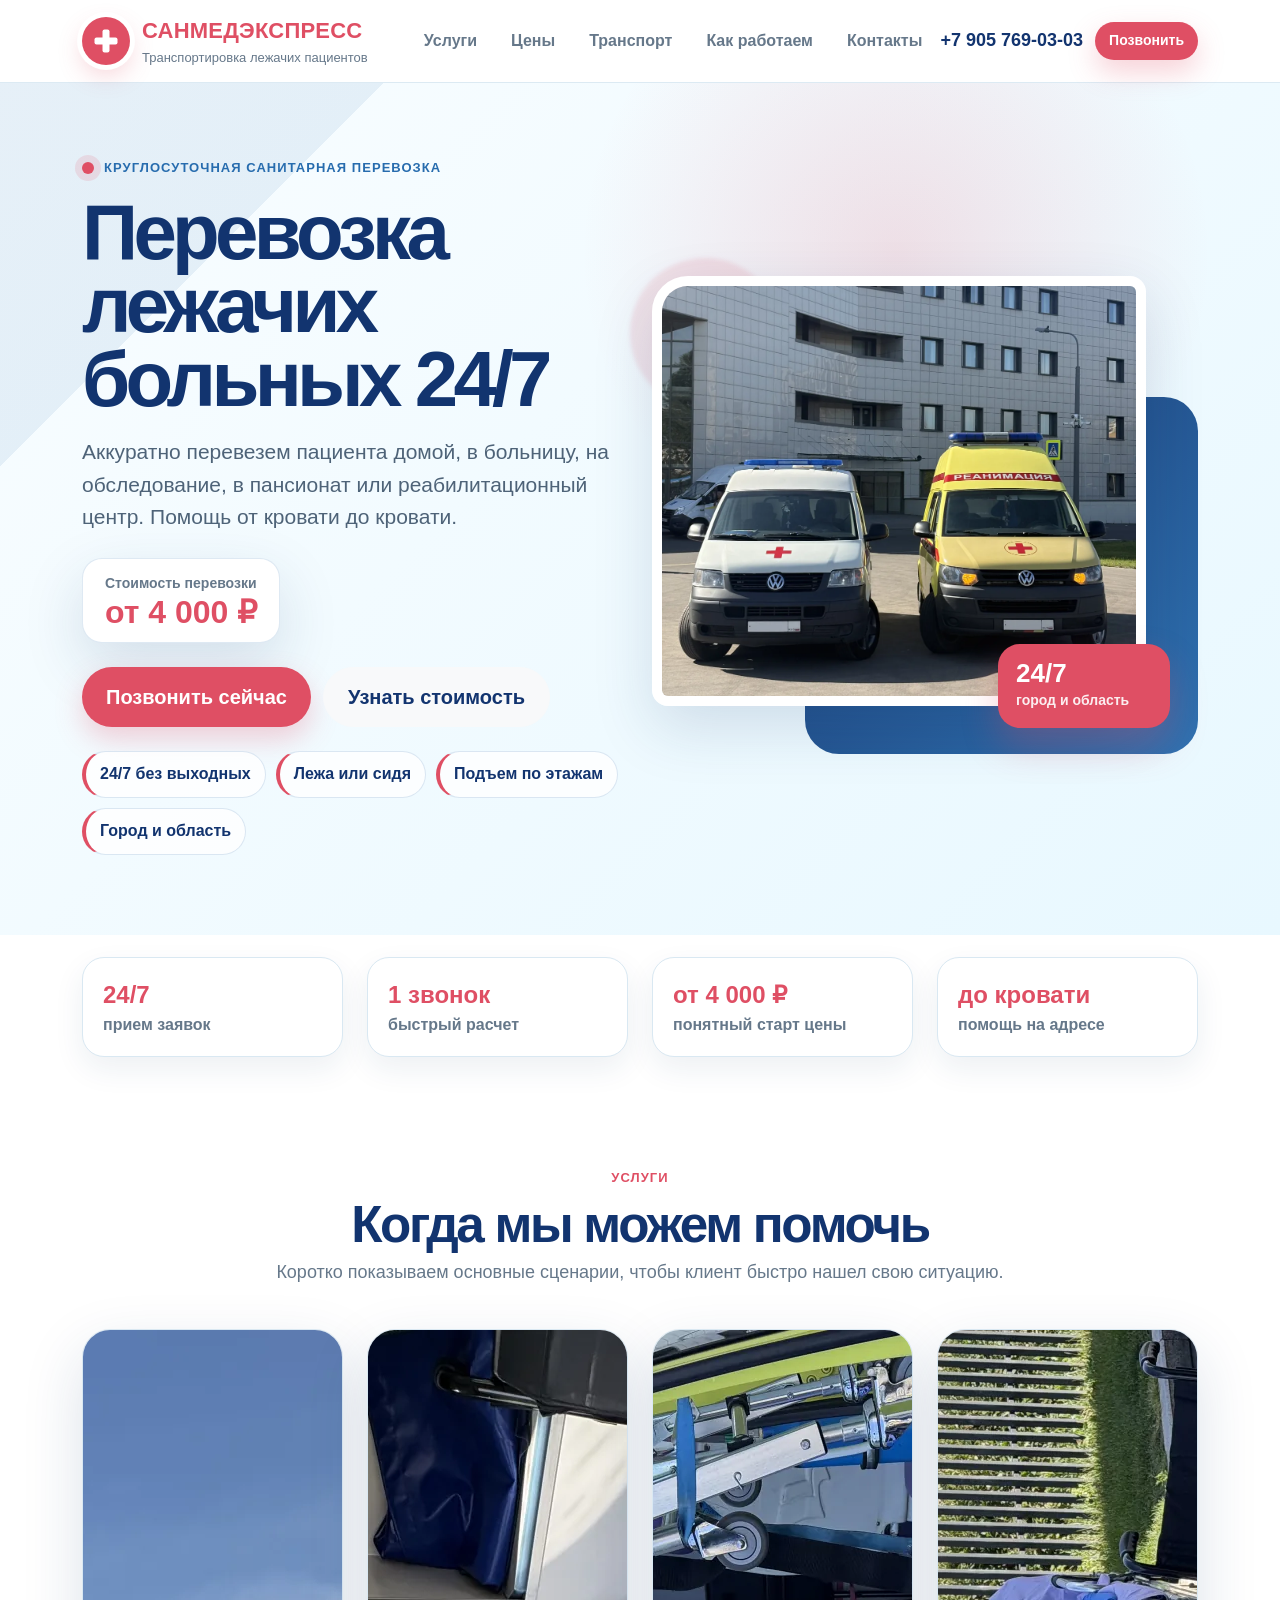
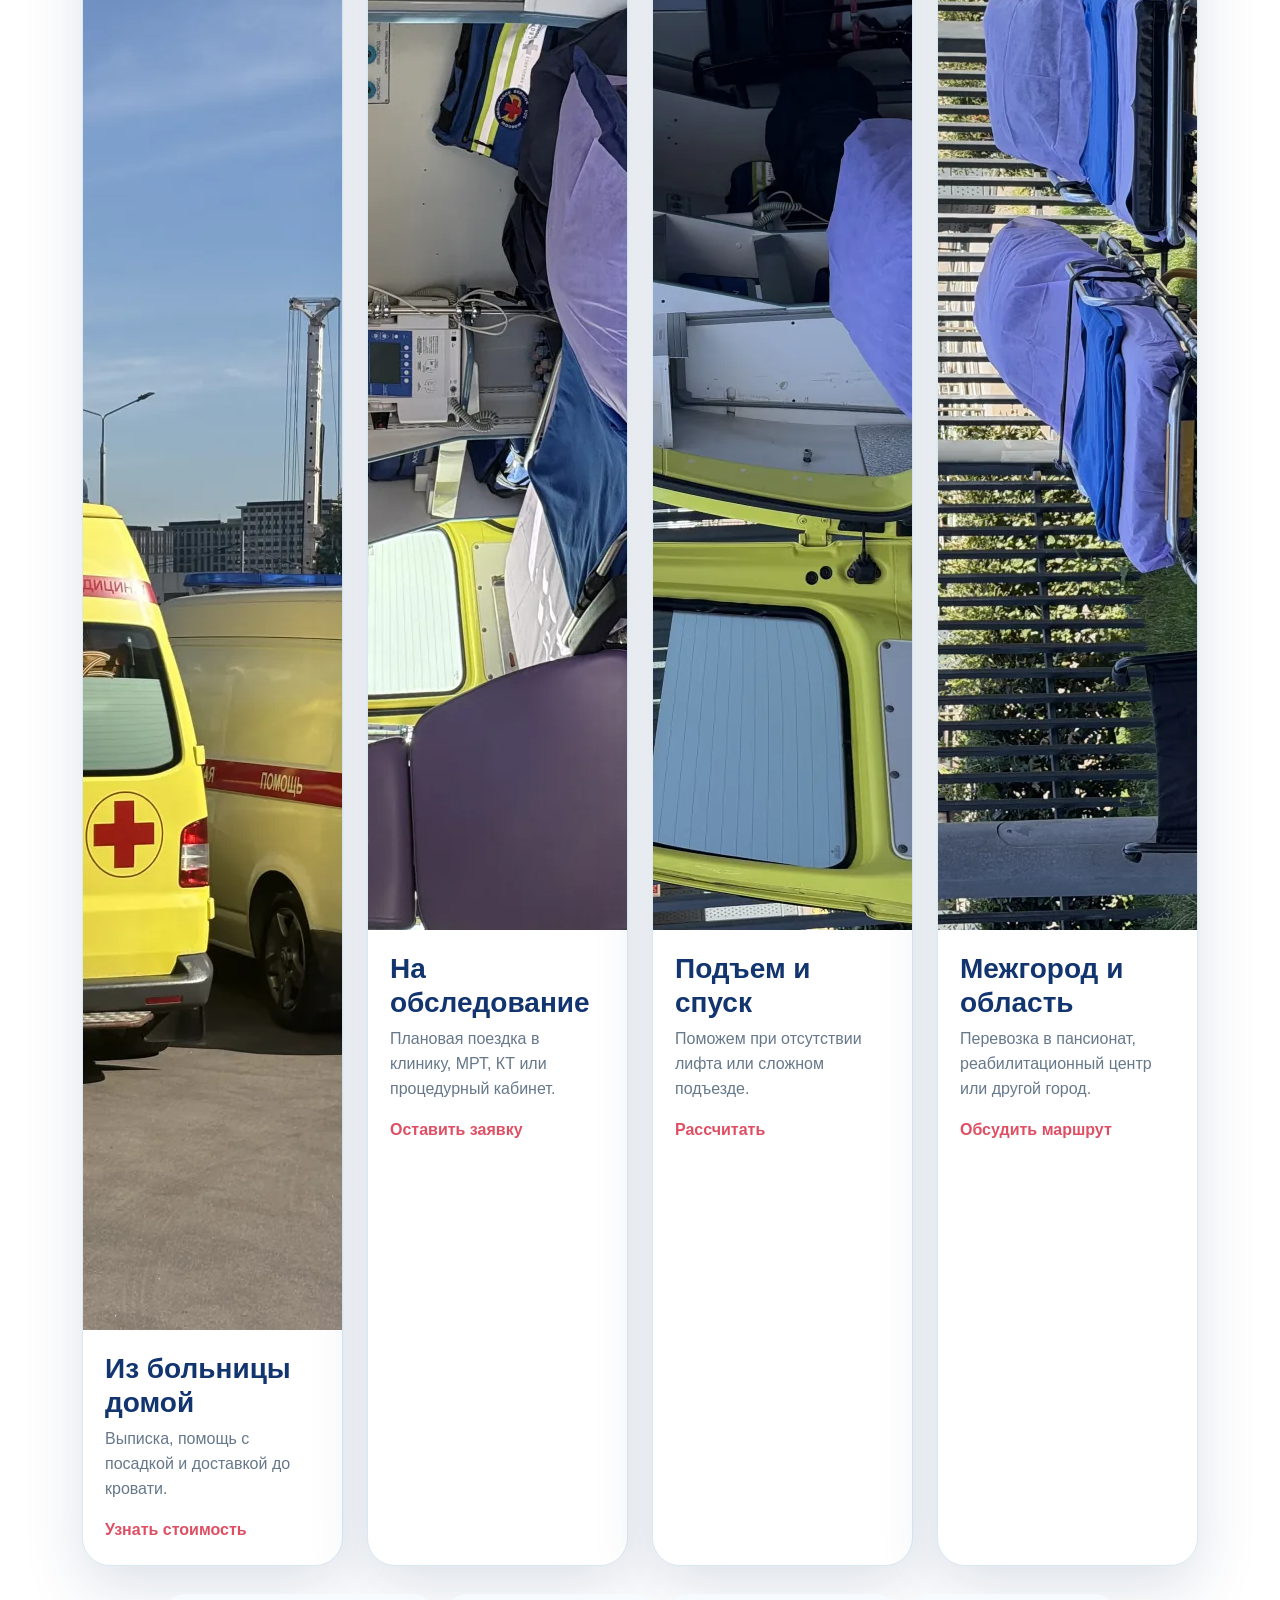
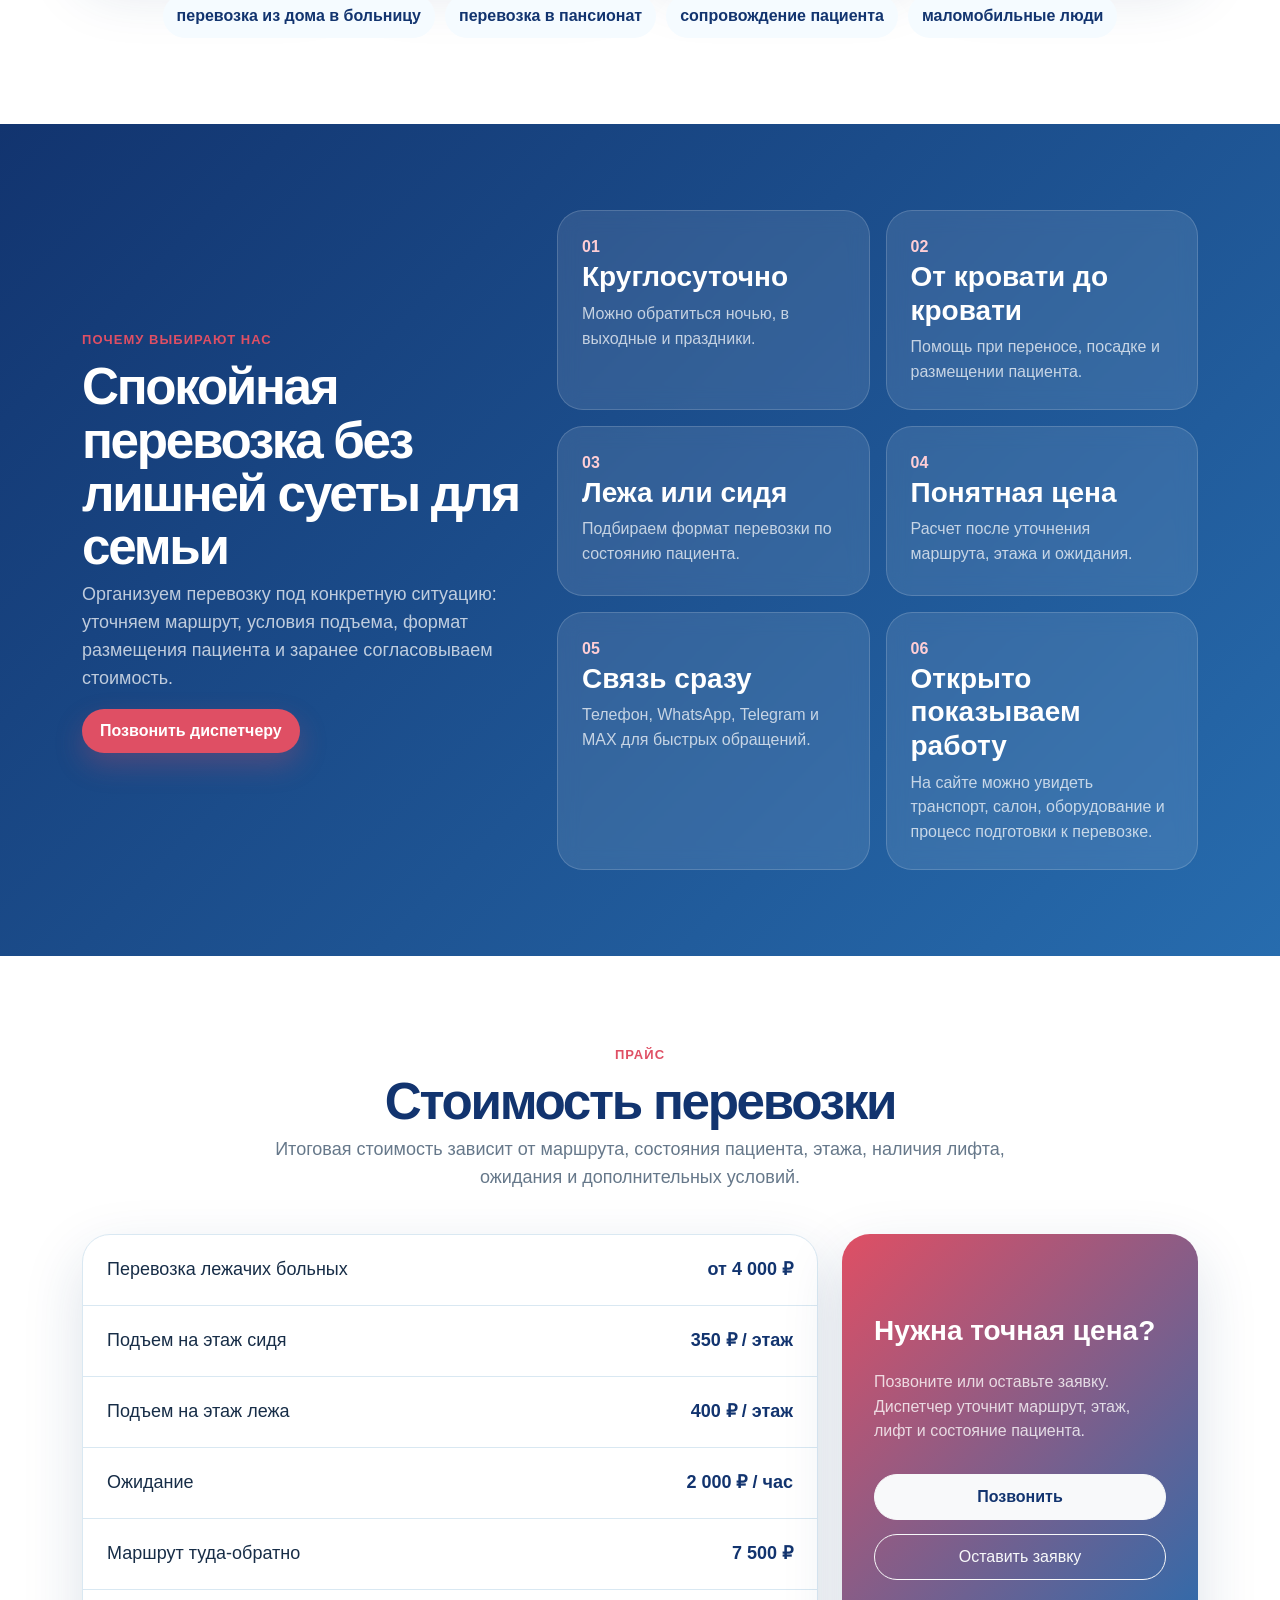
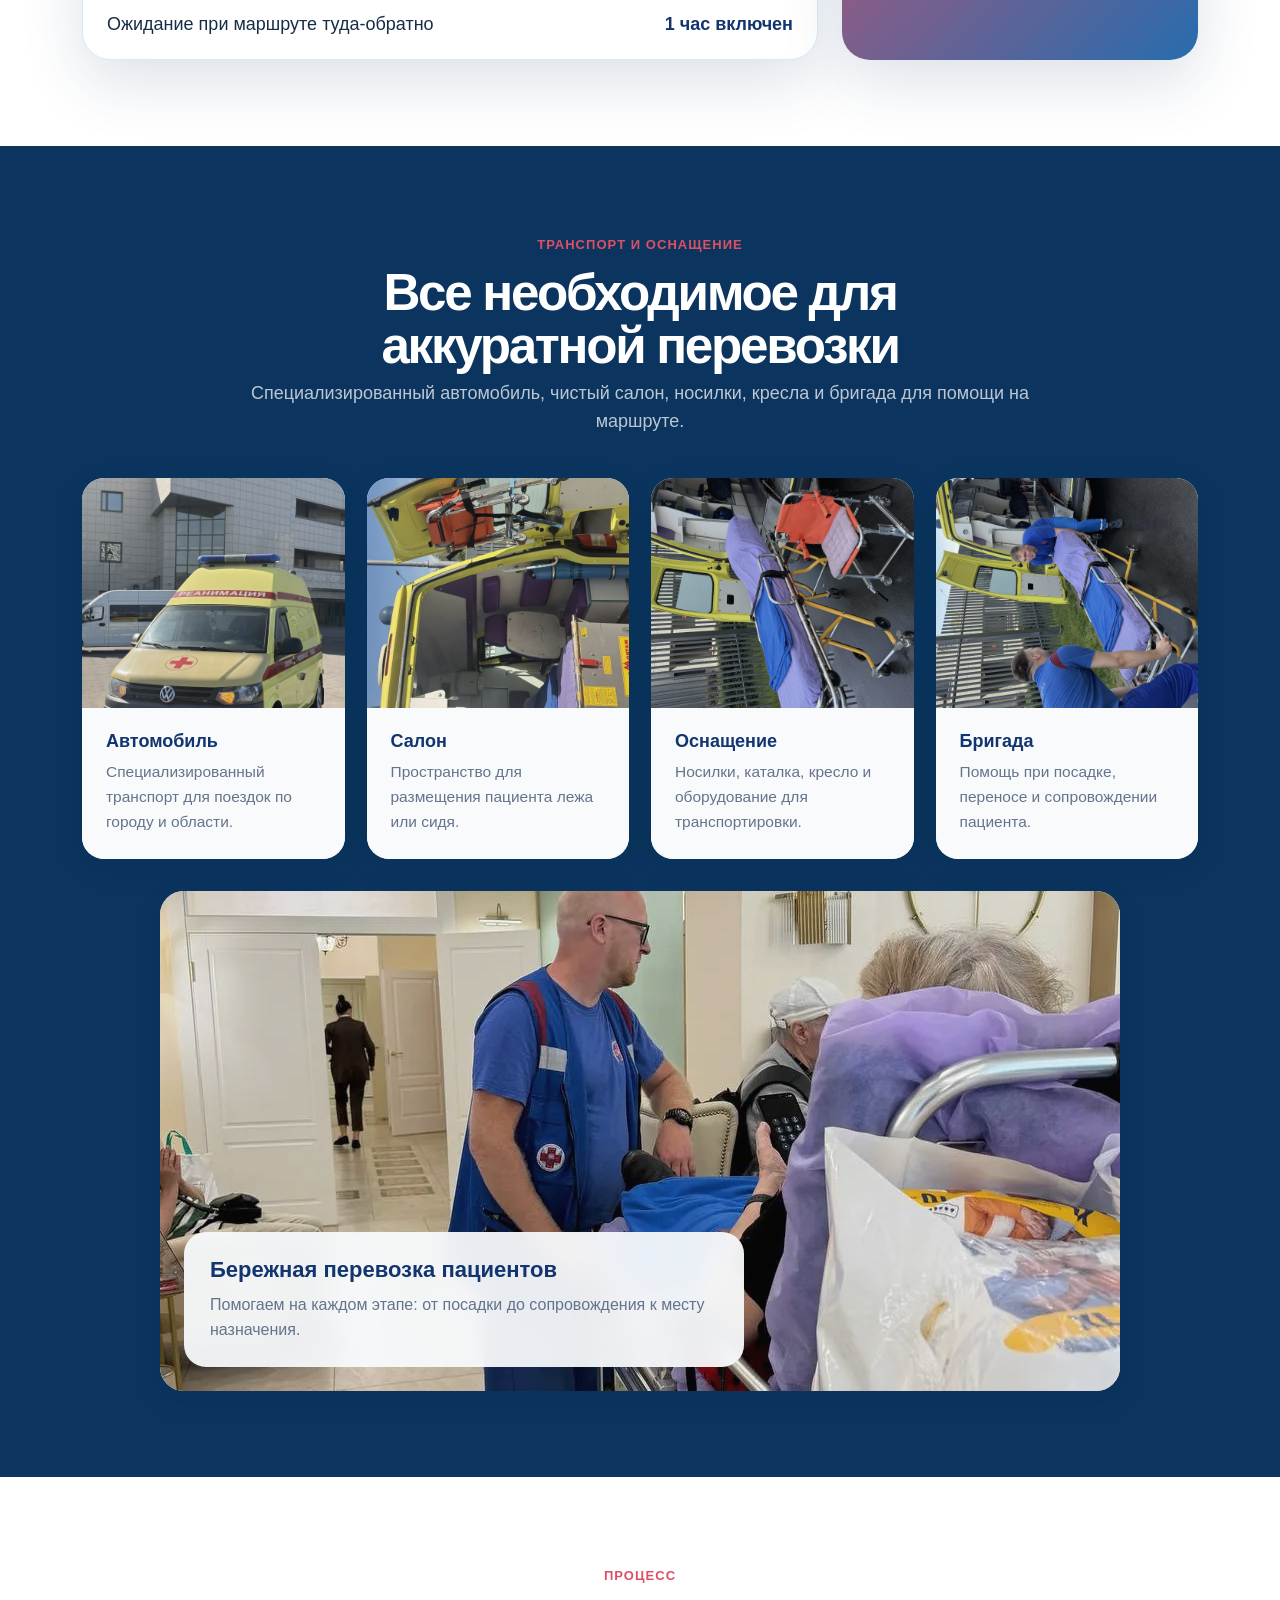
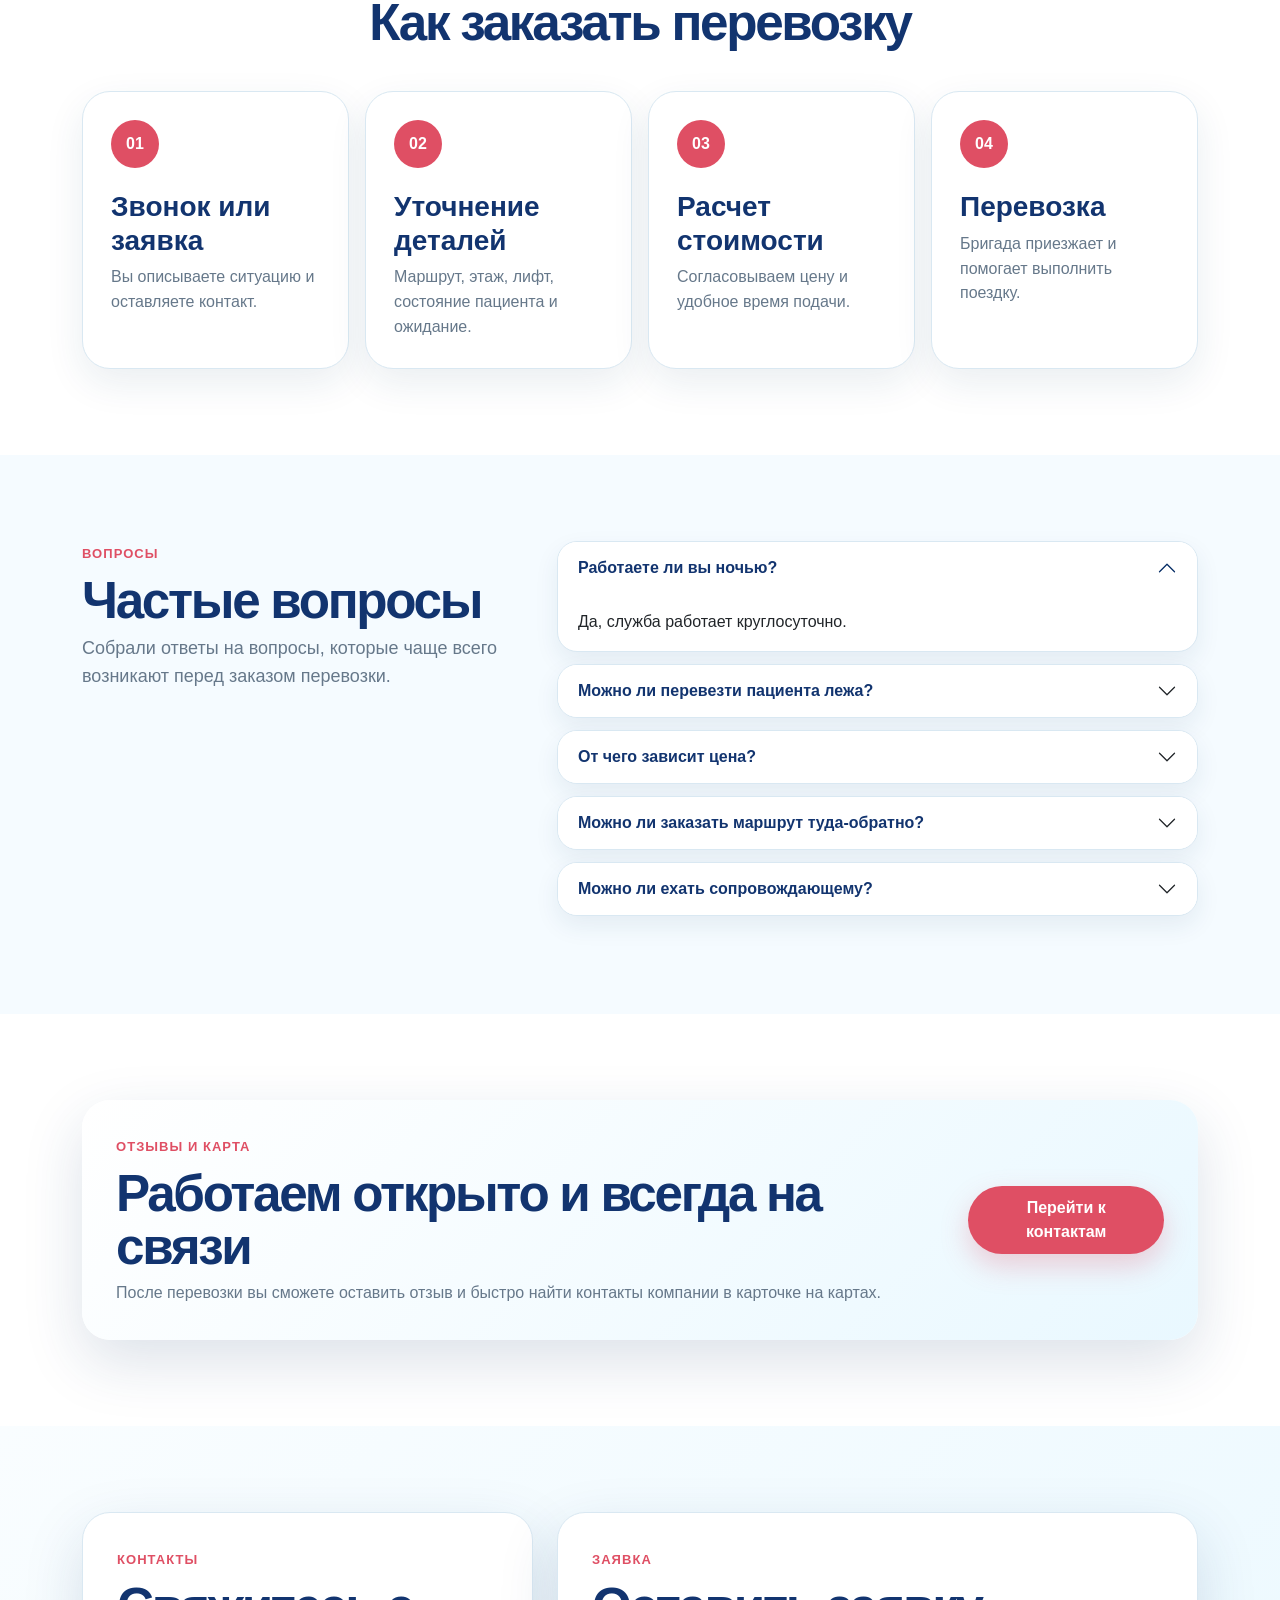
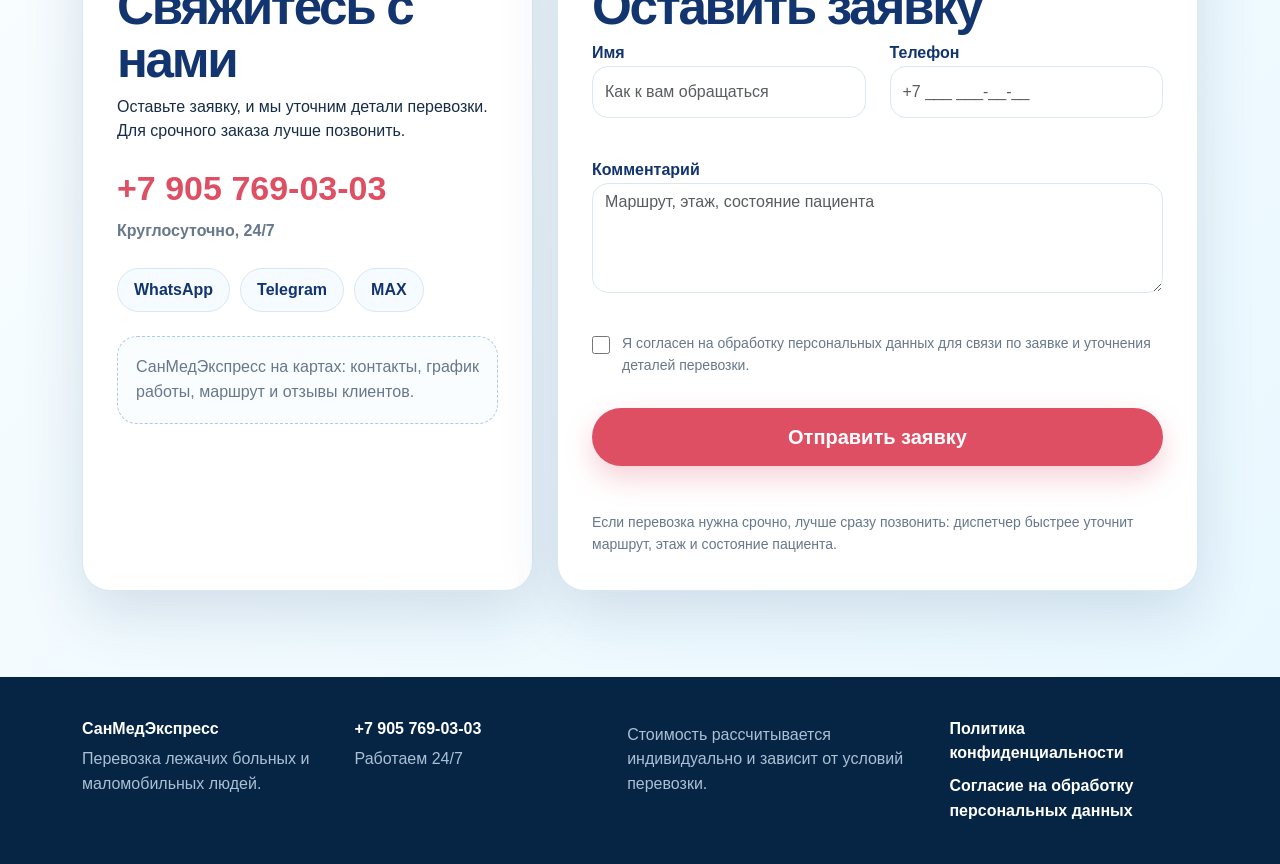
==== commit f79b28e9: "jpeg -> webp" ====
--- a/index.html
+++ b/index.html
@@ -69,7 +69,7 @@
           <div class="col-lg-6">
             <div class="hero-visual">
               <div class="hero-showcase">
-                <img src="images/vehicle-exterior-two-cars-05-used.jpeg" alt="Санитарные автомобили СанМедЭкспресс снаружи">
+                <img src="images/vehicle-exterior-two-cars-05-used.webp" alt="Санитарные автомобили СанМедЭкспресс снаружи" width="1200" height="1600" fetchpriority="high">
                 <div class="hero-showcase-badge"><b>24/7</b><span>город и область</span></div>
               </div>
             </div>
@@ -97,10 +97,10 @@
           <p>Коротко показываем основные сценарии, чтобы клиент быстро нашел свою ситуацию.</p>
         </div>
         <div class="row g-4 service-row">
-          <div class="col-md-6 col-xl-3"><article class="service-card"><img src="images/vehicle-exterior-two-cars-07-used.jpeg" alt="Автомобили для перевозки пациентов"><div><h3>Из больницы домой</h3><p>Выписка, помощь с посадкой и доставкой до кровати.</p><button class="link-button" data-bs-toggle="modal" data-bs-target="#requestModal">Узнать стоимость</button></div></article></div>
-          <div class="col-md-6 col-xl-3"><article class="service-card"><img src="images/vehicle-interior-wide-02-used.jpeg" alt="Салон автомобиля для поездки на обследование"><div><h3>На обследование</h3><p>Плановая поездка в клинику, МРТ, КТ или процедурный кабинет.</p><button class="link-button" data-bs-toggle="modal" data-bs-target="#requestModal">Оставить заявку</button></div></article></div>
-          <div class="col-md-6 col-xl-3"><article class="service-card"><img src="images/stretcher-loading-empty-01-used.jpeg" alt="Подготовка носилок для подъема и спуска"><div><h3>Подъем и спуск</h3><p>Поможем при отсутствии лифта или сложном подъезде.</p><button class="link-button" data-bs-toggle="modal" data-bs-target="#requestModal">Рассчитать</button></div></article></div>
-          <div class="col-md-6 col-xl-3"><article class="service-card"><img src="images/equipment-wheelchairs-outside-01-used.jpeg" alt="Кресла и оборудование для перевозки"><div><h3>Межгород и область</h3><p>Перевозка в пансионат, реабилитационный центр или другой город.</p><button class="link-button" data-bs-toggle="modal" data-bs-target="#requestModal">Обсудить маршрут</button></div></article></div>
+          <div class="col-md-6 col-xl-3"><article class="service-card"><img src="images/vehicle-exterior-two-cars-07-used.webp" alt="Автомобили для перевозки пациентов" width="1200" height="1600" loading="lazy" decoding="async"><div><h3>Из больницы домой</h3><p>Выписка, помощь с посадкой и доставкой до кровати.</p><button class="link-button" data-bs-toggle="modal" data-bs-target="#requestModal">Узнать стоимость</button></div></article></div>
+          <div class="col-md-6 col-xl-3"><article class="service-card"><img src="images/vehicle-interior-wide-02-used.webp" alt="Салон автомобиля для поездки на обследование" width="1600" height="1200" loading="lazy" decoding="async"><div><h3>На обследование</h3><p>Плановая поездка в клинику, МРТ, КТ или процедурный кабинет.</p><button class="link-button" data-bs-toggle="modal" data-bs-target="#requestModal">Оставить заявку</button></div></article></div>
+          <div class="col-md-6 col-xl-3"><article class="service-card"><img src="images/stretcher-loading-empty-01-used.webp" alt="Подготовка носилок для подъема и спуска" width="1600" height="1200" loading="lazy" decoding="async"><div><h3>Подъем и спуск</h3><p>Поможем при отсутствии лифта или сложном подъезде.</p><button class="link-button" data-bs-toggle="modal" data-bs-target="#requestModal">Рассчитать</button></div></article></div>
+          <div class="col-md-6 col-xl-3"><article class="service-card"><img src="images/equipment-wheelchairs-outside-01-used.webp" alt="Кресла и оборудование для перевозки" width="1600" height="1200" loading="lazy" decoding="async"><div><h3>Межгород и область</h3><p>Перевозка в пансионат, реабилитационный центр или другой город.</p><button class="link-button" data-bs-toggle="modal" data-bs-target="#requestModal">Обсудить маршрут</button></div></article></div>
         </div>
         <div class="service-tags">
           <span>перевозка из дома в больницу</span>
@@ -173,24 +173,24 @@
         </div>
         <div class="fleet-cards">
           <figure class="fleet-card">
-            <img src="images/vehicle-exterior-front-01-used.jpeg" alt="Автомобиль СанМедЭкспресс снаружи">
+            <img src="images/vehicle-exterior-front-01-used.webp" alt="Автомобиль СанМедЭкспресс снаружи" width="1200" height="1600" loading="lazy" decoding="async">
             <figcaption><b>Автомобиль</b><span>Специализированный транспорт для поездок по городу и области.</span></figcaption>
           </figure>
           <figure class="fleet-card">
-            <img src="images/vehicle-rear-open-interior-02-used.jpeg" alt="Салон санитарного автомобиля">
+            <img src="images/vehicle-rear-open-interior-02-used.webp" alt="Салон санитарного автомобиля" width="1600" height="1200" loading="lazy" decoding="async">
             <figcaption><b>Салон</b><span>Пространство для размещения пациента лежа или сидя.</span></figcaption>
           </figure>
           <figure class="fleet-card">
-            <img src="images/equipment-stretcher-outside-01-used.jpeg" alt="Носилки, каталка и кресло">
+            <img src="images/equipment-stretcher-outside-01-used.webp" alt="Носилки, каталка и кресло" width="1600" height="1200" loading="lazy" decoding="async">
             <figcaption><b>Оснащение</b><span>Носилки, каталка, кресло и оборудование для транспортировки.</span></figcaption>
           </figure>
           <figure class="fleet-card">
-            <img src="images/crew-loading-stretcher-01-used.jpeg" alt="Бригада готовит носилки">
+            <img src="images/crew-loading-stretcher-01-used.webp" alt="Бригада готовит носилки" width="1600" height="1200" loading="lazy" decoding="async">
             <figcaption><b>Бригада</b><span>Помощь при посадке, переносе и сопровождении пациента.</span></figcaption>
           </figure>
         </div>
         <figure class="patient-transfer-card">
-          <img src="images/crew-home-stretcher-transfer-01-used.jpg" alt="Бережная перевозка пациента">
+          <img src="images/crew-home-stretcher-transfer-01-used.webp" alt="Бережная перевозка пациента" width="960" height="1280" loading="lazy" decoding="async">
           <figcaption>
             <b>Бережная перевозка пациентов</b>
             <span>Помогаем на каждом этапе: от посадки до сопровождения к месту назначения.</span>
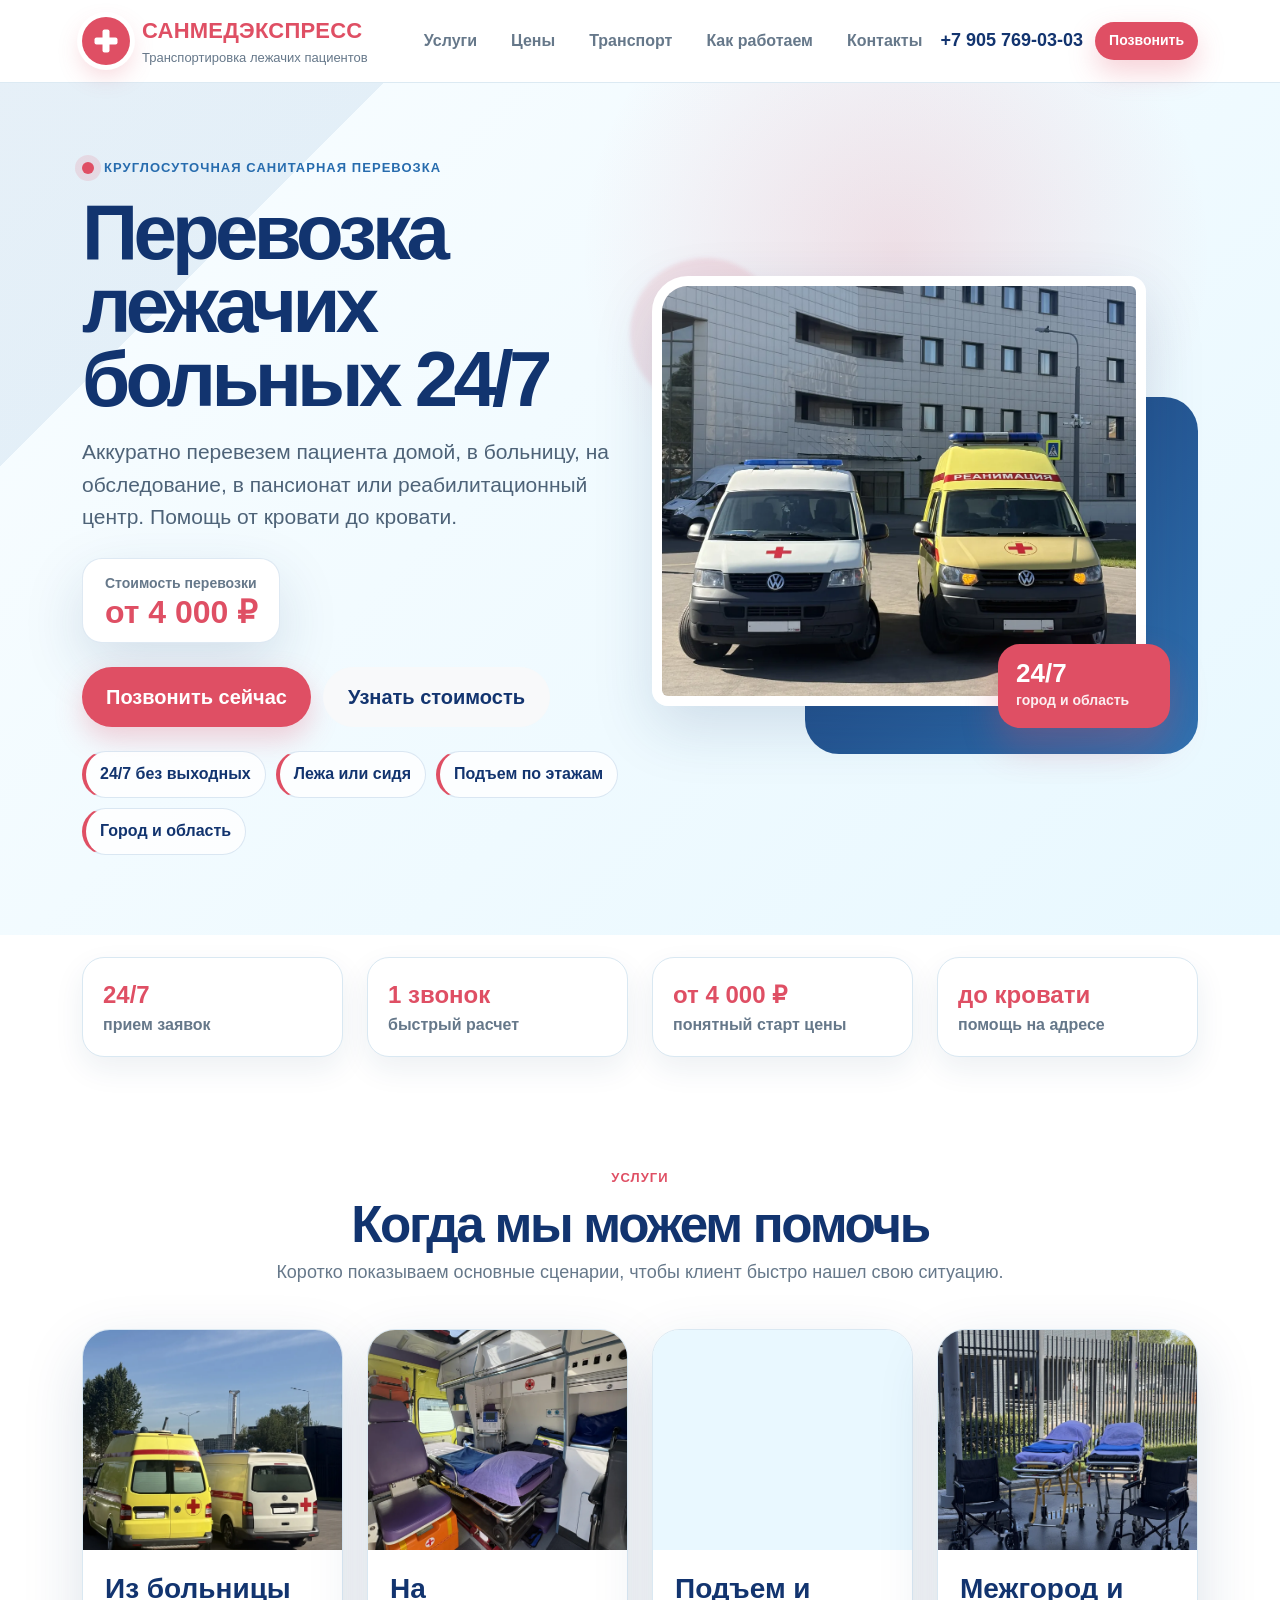
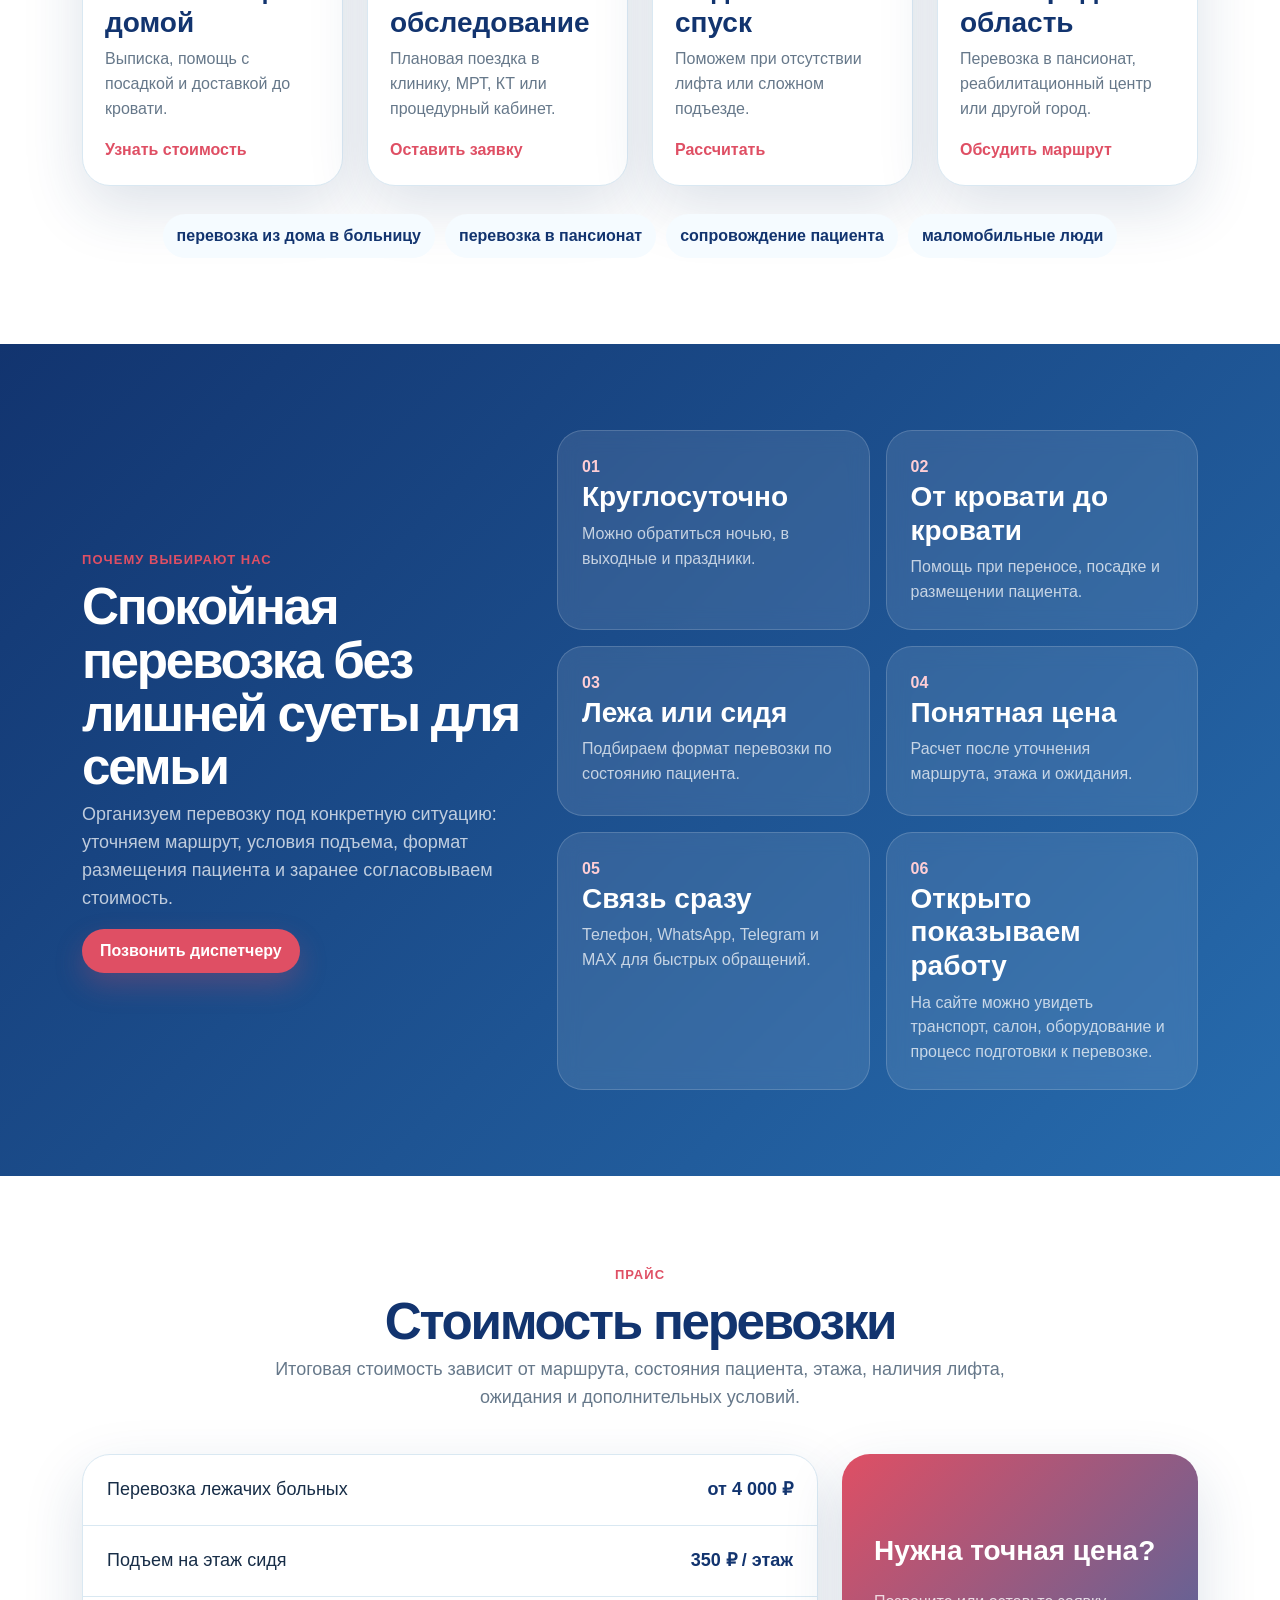
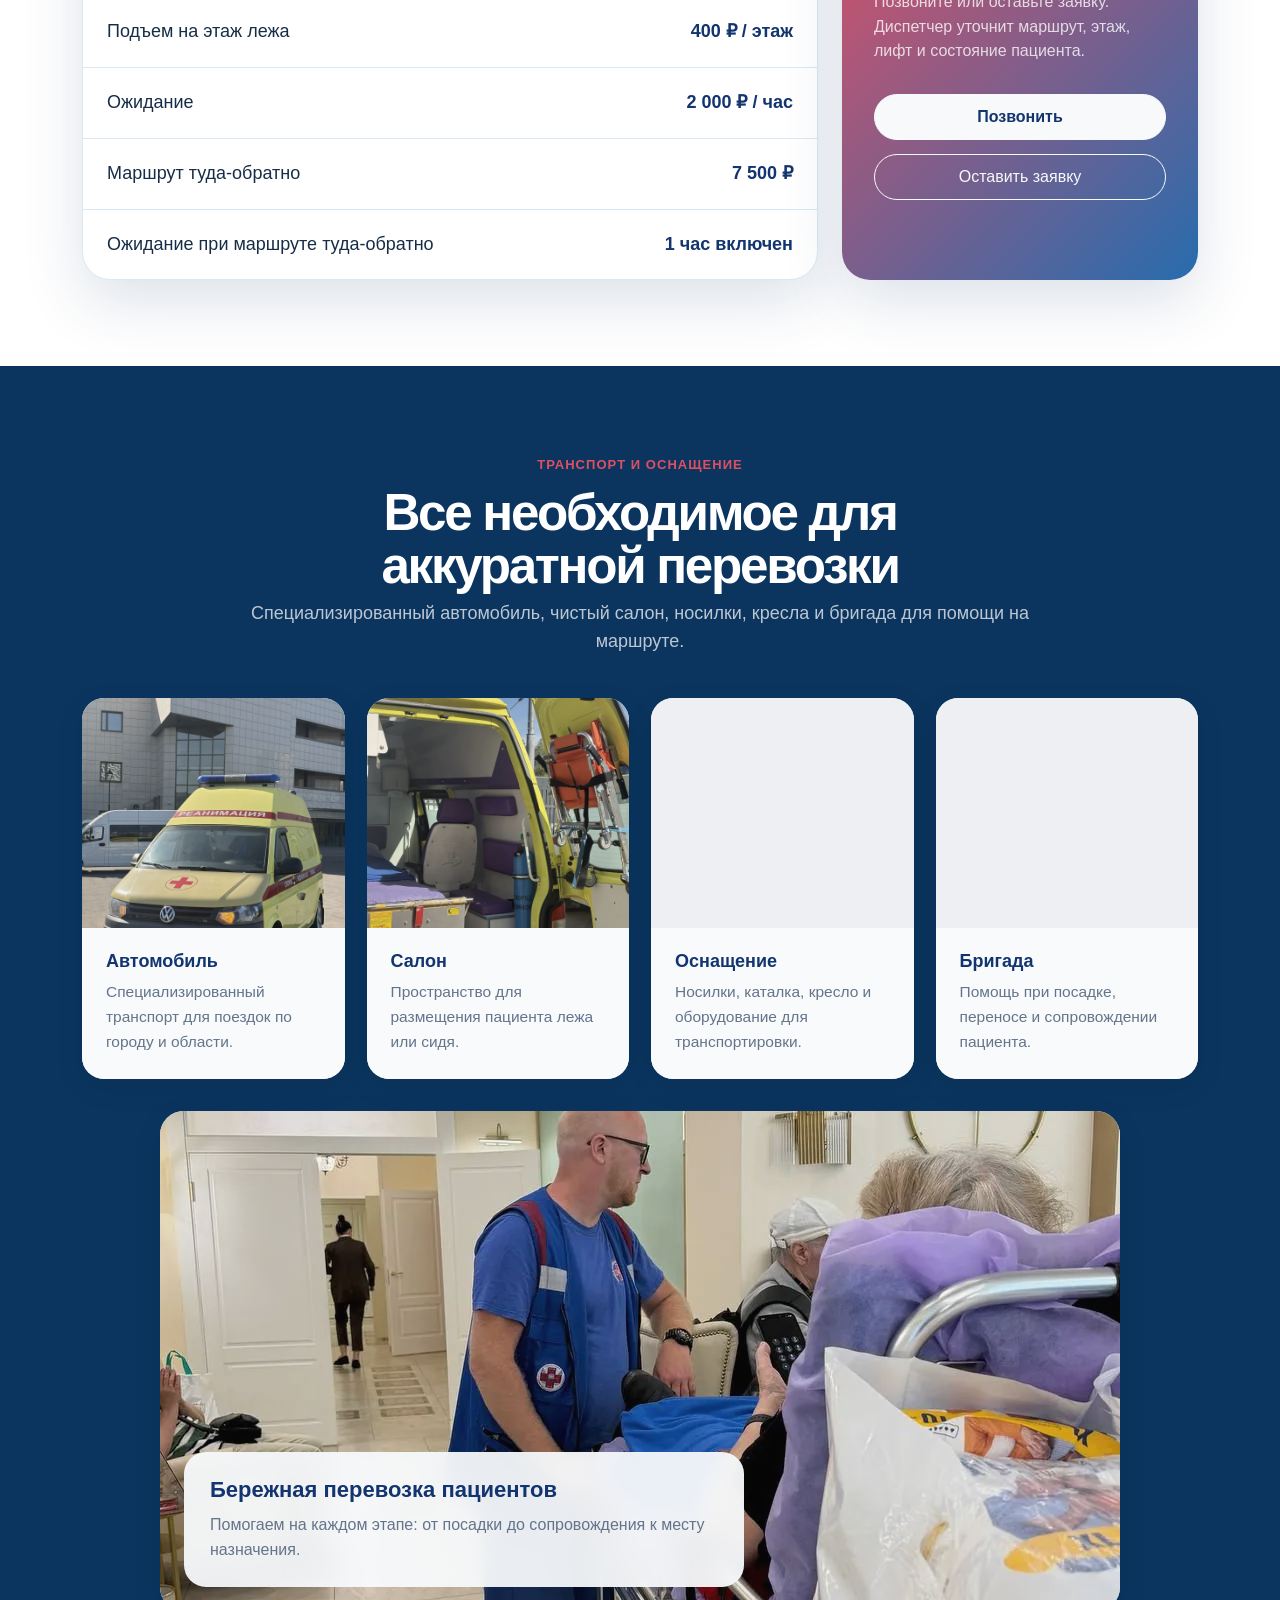
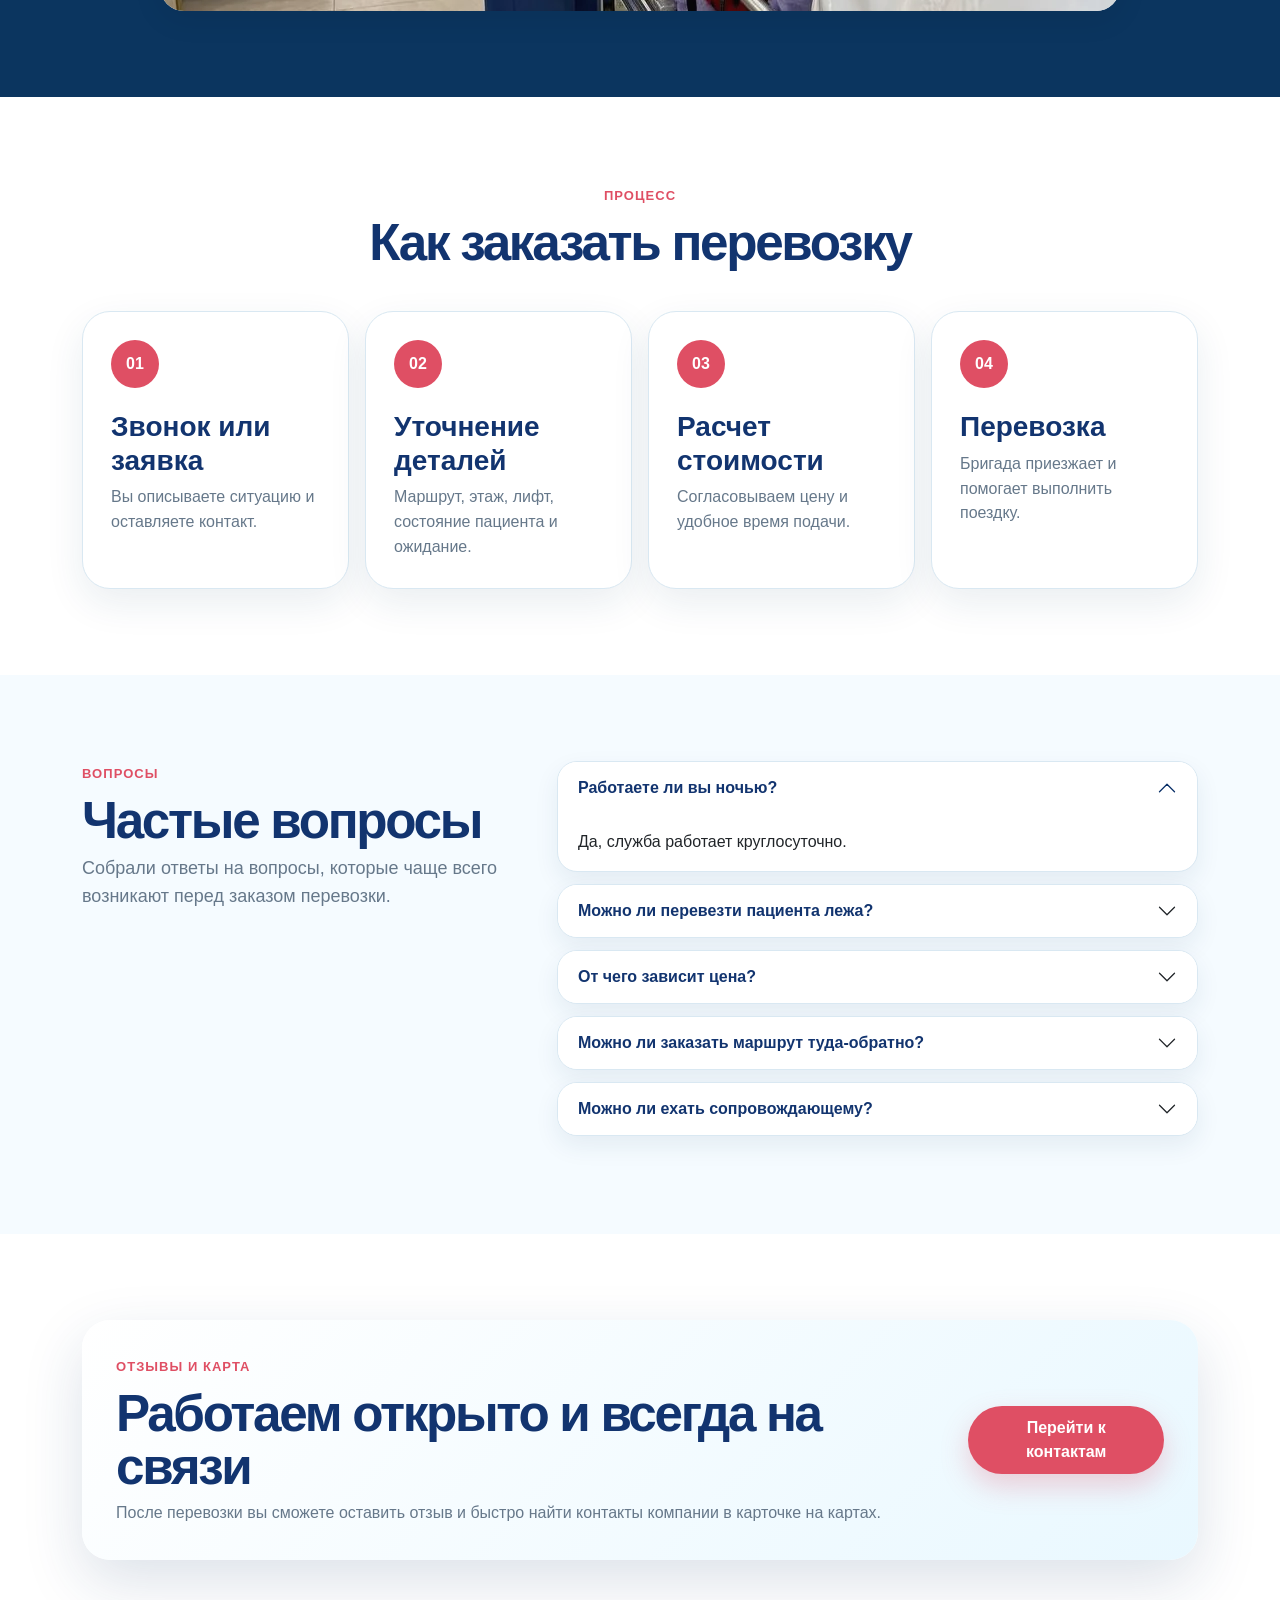
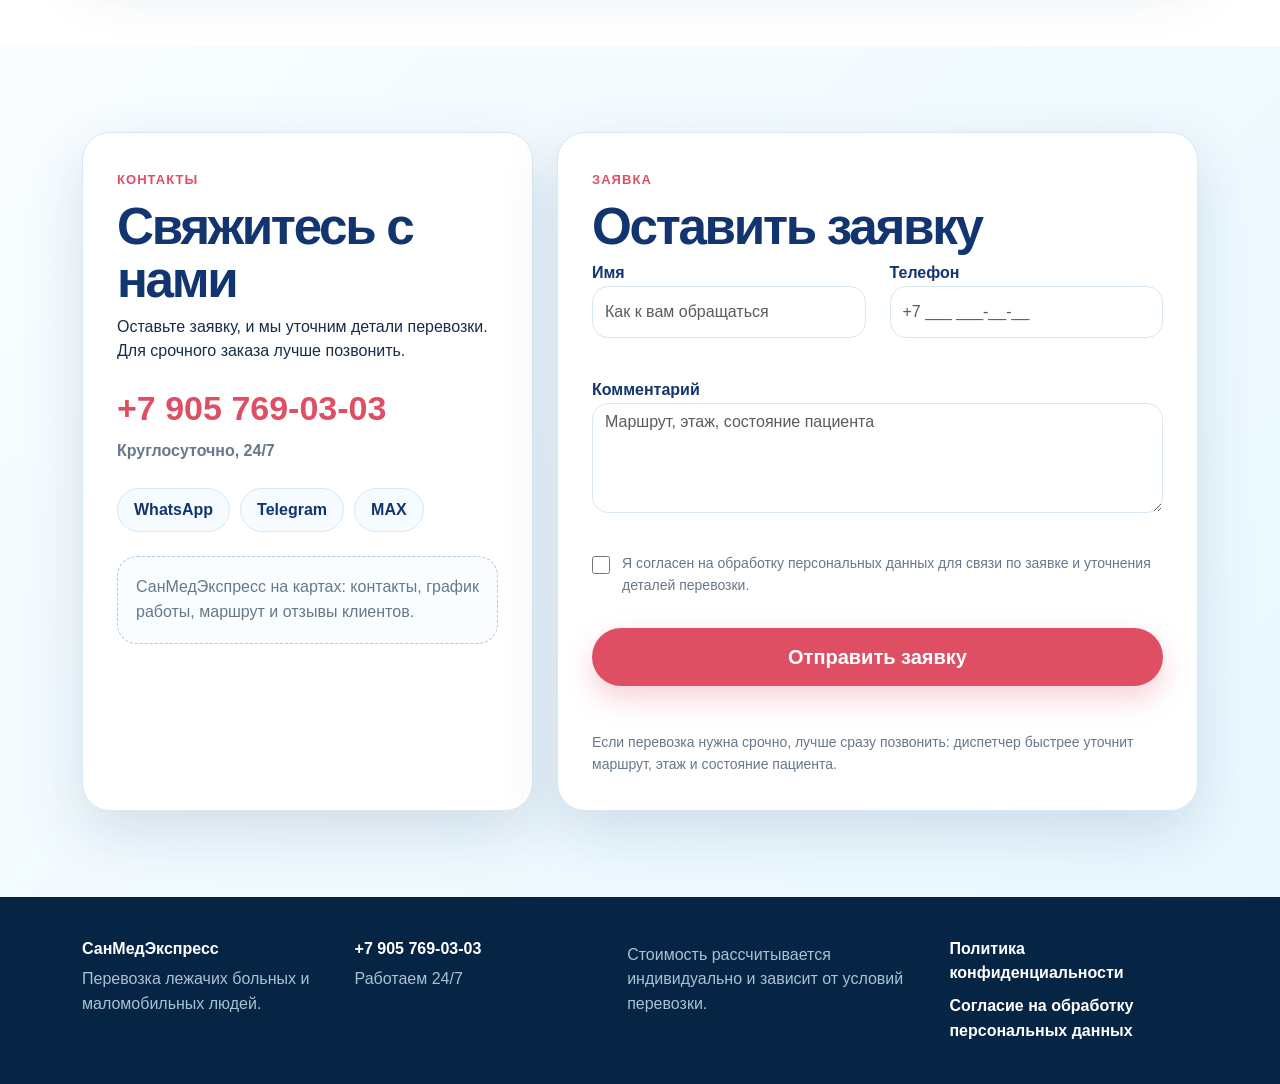
==== commit 9d671f0b: "настройка кропа" ====
--- a/index.html
+++ b/index.html
@@ -98,9 +98,9 @@
         </div>
         <div class="row g-4 service-row">
           <div class="col-md-6 col-xl-3"><article class="service-card"><img src="images/vehicle-exterior-two-cars-07-used.webp" alt="Автомобили для перевозки пациентов" width="1200" height="1600" loading="lazy" decoding="async"><div><h3>Из больницы домой</h3><p>Выписка, помощь с посадкой и доставкой до кровати.</p><button class="link-button" data-bs-toggle="modal" data-bs-target="#requestModal">Узнать стоимость</button></div></article></div>
-          <div class="col-md-6 col-xl-3"><article class="service-card"><img src="images/vehicle-interior-wide-02-used.webp" alt="Салон автомобиля для поездки на обследование" width="1600" height="1200" loading="lazy" decoding="async"><div><h3>На обследование</h3><p>Плановая поездка в клинику, МРТ, КТ или процедурный кабинет.</p><button class="link-button" data-bs-toggle="modal" data-bs-target="#requestModal">Оставить заявку</button></div></article></div>
-          <div class="col-md-6 col-xl-3"><article class="service-card"><img src="images/stretcher-loading-empty-01-used.webp" alt="Подготовка носилок для подъема и спуска" width="1600" height="1200" loading="lazy" decoding="async"><div><h3>Подъем и спуск</h3><p>Поможем при отсутствии лифта или сложном подъезде.</p><button class="link-button" data-bs-toggle="modal" data-bs-target="#requestModal">Рассчитать</button></div></article></div>
-          <div class="col-md-6 col-xl-3"><article class="service-card"><img src="images/equipment-wheelchairs-outside-01-used.webp" alt="Кресла и оборудование для перевозки" width="1600" height="1200" loading="lazy" decoding="async"><div><h3>Межгород и область</h3><p>Перевозка в пансионат, реабилитационный центр или другой город.</p><button class="link-button" data-bs-toggle="modal" data-bs-target="#requestModal">Обсудить маршрут</button></div></article></div>
+          <div class="col-md-6 col-xl-3"><article class="service-card"><img src="images/vehicle-interior-wide-02-used.webp" alt="Салон автомобиля для поездки на обследование" width="1200" height="1600" loading="lazy" decoding="async"><div><h3>На обследование</h3><p>Плановая поездка в клинику, МРТ, КТ или процедурный кабинет.</p><button class="link-button" data-bs-toggle="modal" data-bs-target="#requestModal">Оставить заявку</button></div></article></div>
+          <div class="col-md-6 col-xl-3"><article class="service-card"><img src="images/stretcher-loading-empty-01-used.webp" alt="Подготовка носилок для подъема и спуска" width="1200" height="1600" loading="lazy" decoding="async"><div><h3>Подъем и спуск</h3><p>Поможем при отсутствии лифта или сложном подъезде.</p><button class="link-button" data-bs-toggle="modal" data-bs-target="#requestModal">Рассчитать</button></div></article></div>
+          <div class="col-md-6 col-xl-3"><article class="service-card"><img src="images/equipment-wheelchairs-outside-01-used.webp" alt="Кресла и оборудование для перевозки" width="1200" height="1600" loading="lazy" decoding="async"><div><h3>Межгород и область</h3><p>Перевозка в пансионат, реабилитационный центр или другой город.</p><button class="link-button" data-bs-toggle="modal" data-bs-target="#requestModal">Обсудить маршрут</button></div></article></div>
         </div>
         <div class="service-tags">
           <span>перевозка из дома в больницу</span>
@@ -177,15 +177,15 @@
             <figcaption><b>Автомобиль</b><span>Специализированный транспорт для поездок по городу и области.</span></figcaption>
           </figure>
           <figure class="fleet-card">
-            <img src="images/vehicle-rear-open-interior-02-used.webp" alt="Салон санитарного автомобиля" width="1600" height="1200" loading="lazy" decoding="async">
+            <img src="images/vehicle-rear-open-interior-02-used.webp" alt="Салон санитарного автомобиля" width="1200" height="1600" loading="lazy" decoding="async">
             <figcaption><b>Салон</b><span>Пространство для размещения пациента лежа или сидя.</span></figcaption>
           </figure>
           <figure class="fleet-card">
-            <img src="images/equipment-stretcher-outside-01-used.webp" alt="Носилки, каталка и кресло" width="1600" height="1200" loading="lazy" decoding="async">
+            <img src="images/equipment-stretcher-outside-01-used.webp" alt="Носилки, каталка и кресло" width="1200" height="1600" loading="lazy" decoding="async">
             <figcaption><b>Оснащение</b><span>Носилки, каталка, кресло и оборудование для транспортировки.</span></figcaption>
           </figure>
           <figure class="fleet-card">
-            <img src="images/crew-loading-stretcher-01-used.webp" alt="Бригада готовит носилки" width="1600" height="1200" loading="lazy" decoding="async">
+            <img src="images/crew-loading-stretcher-01-used.webp" alt="Бригада готовит носилки" width="1200" height="1600" loading="lazy" decoding="async">
             <figcaption><b>Бригада</b><span>Помощь при посадке, переносе и сопровождении пациента.</span></figcaption>
           </figure>
         </div>
--- a/css/styles.css
+++ b/css/styles.css
@@ -125,7 +125,7 @@
 
 .service-card { height: 100%; overflow: hidden; border: 1px solid var(--color-line); border-radius: var(--radius); background: #fff; box-shadow: var(--shadow); transition: transform .2s ease, box-shadow .2s ease; }
 .service-card:hover { transform: translateY(-5px); box-shadow: 0 28px 70px rgba(24, 63, 105, 0.18); }
-.service-card img { width: 100%; aspect-ratio: 1.35 / 1; object-fit: cover; background: var(--color-ice); }
+.service-card img { width: 100%; height: 220px; object-fit: cover; background: var(--color-ice); }
 .service-card div { padding: 22px; }
 .service-card p { color: var(--color-muted); }
 .link-button { padding: 0; border: 0; color: var(--color-accent); background: transparent; font-weight: 900; }
@@ -241,6 +241,7 @@
   .hero-showcase { padding: 0 0 44px; }
   .hero-showcase img { width: 100%; height: 310px; }
   .hero-showcase-badge { left: 18px; right: auto; bottom: 14px; min-width: 150px; }
+  .service-card img { height: 240px; }
   .section-pad { padding: 58px 0; }
   .benefit-grid, .timeline { grid-template-columns: 1fr; }
   .price-row { grid-template-columns: 1fr; gap: 4px; padding: 18px; }
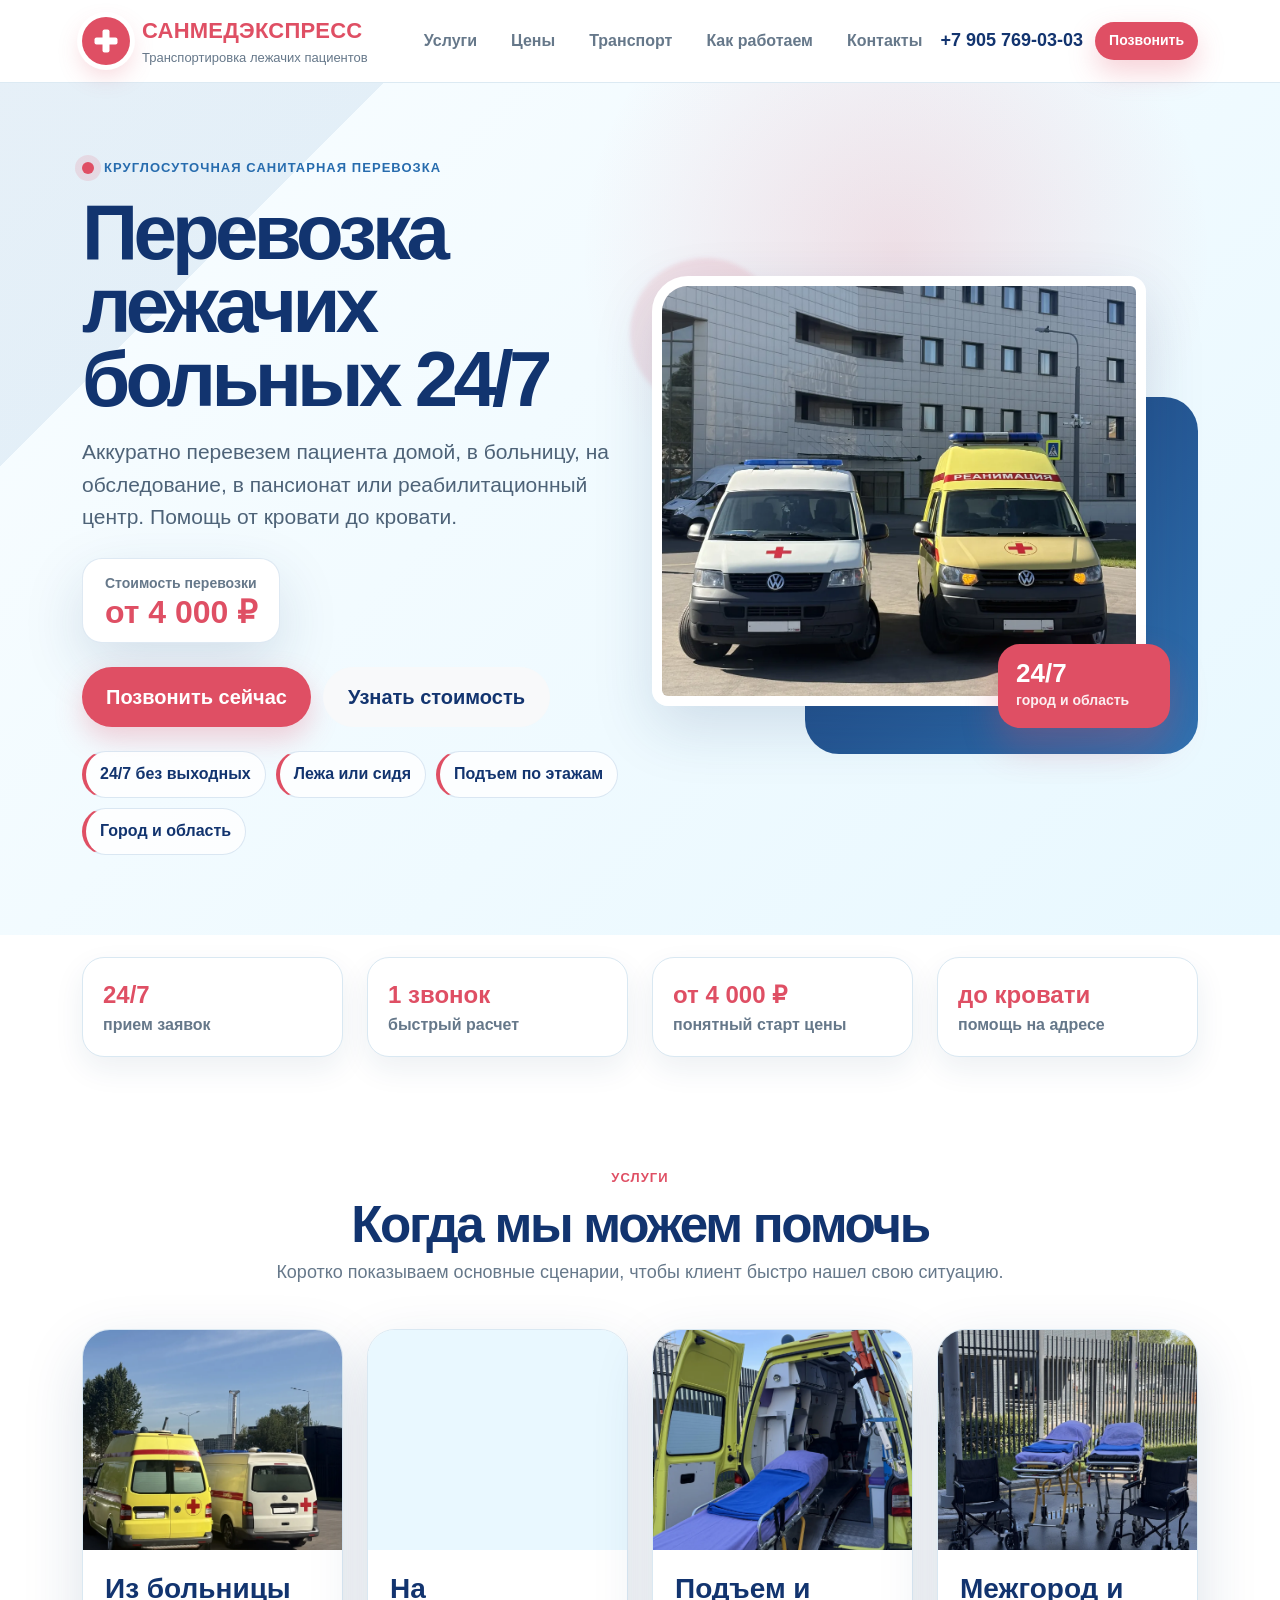
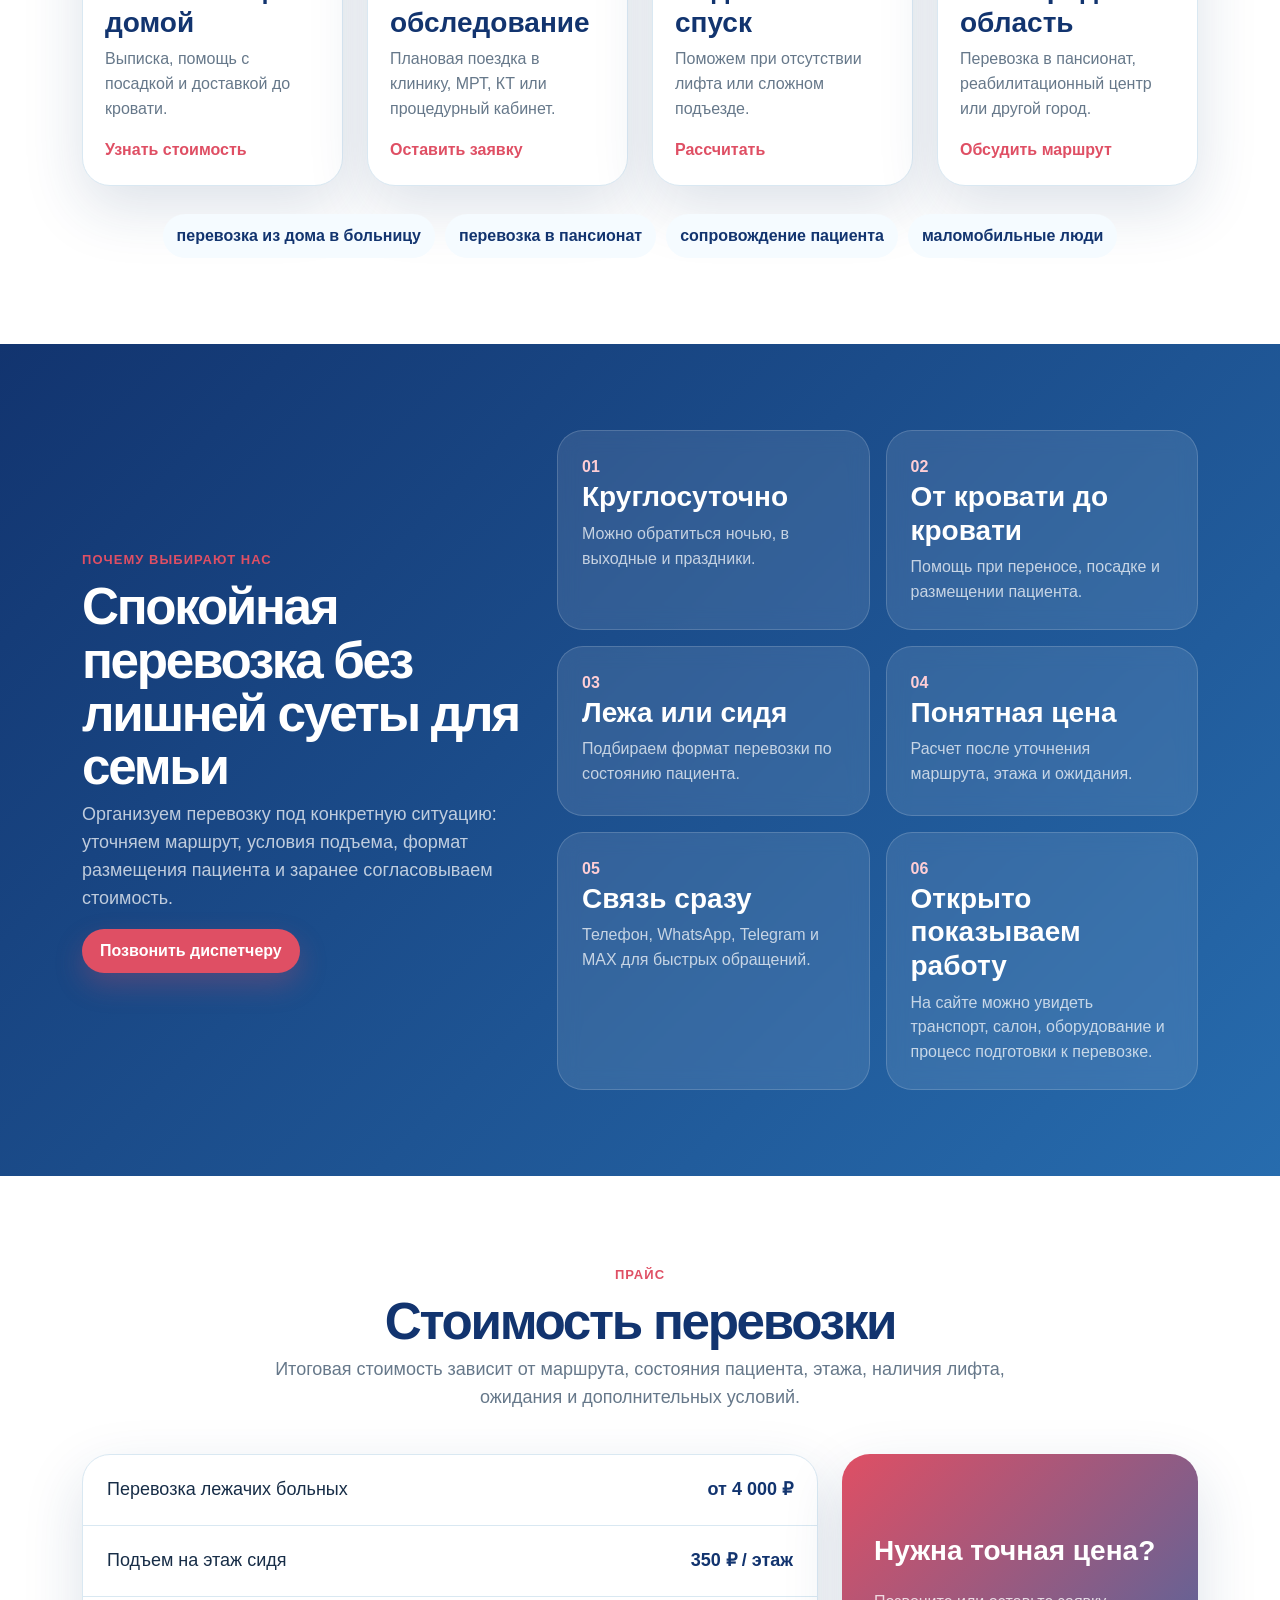
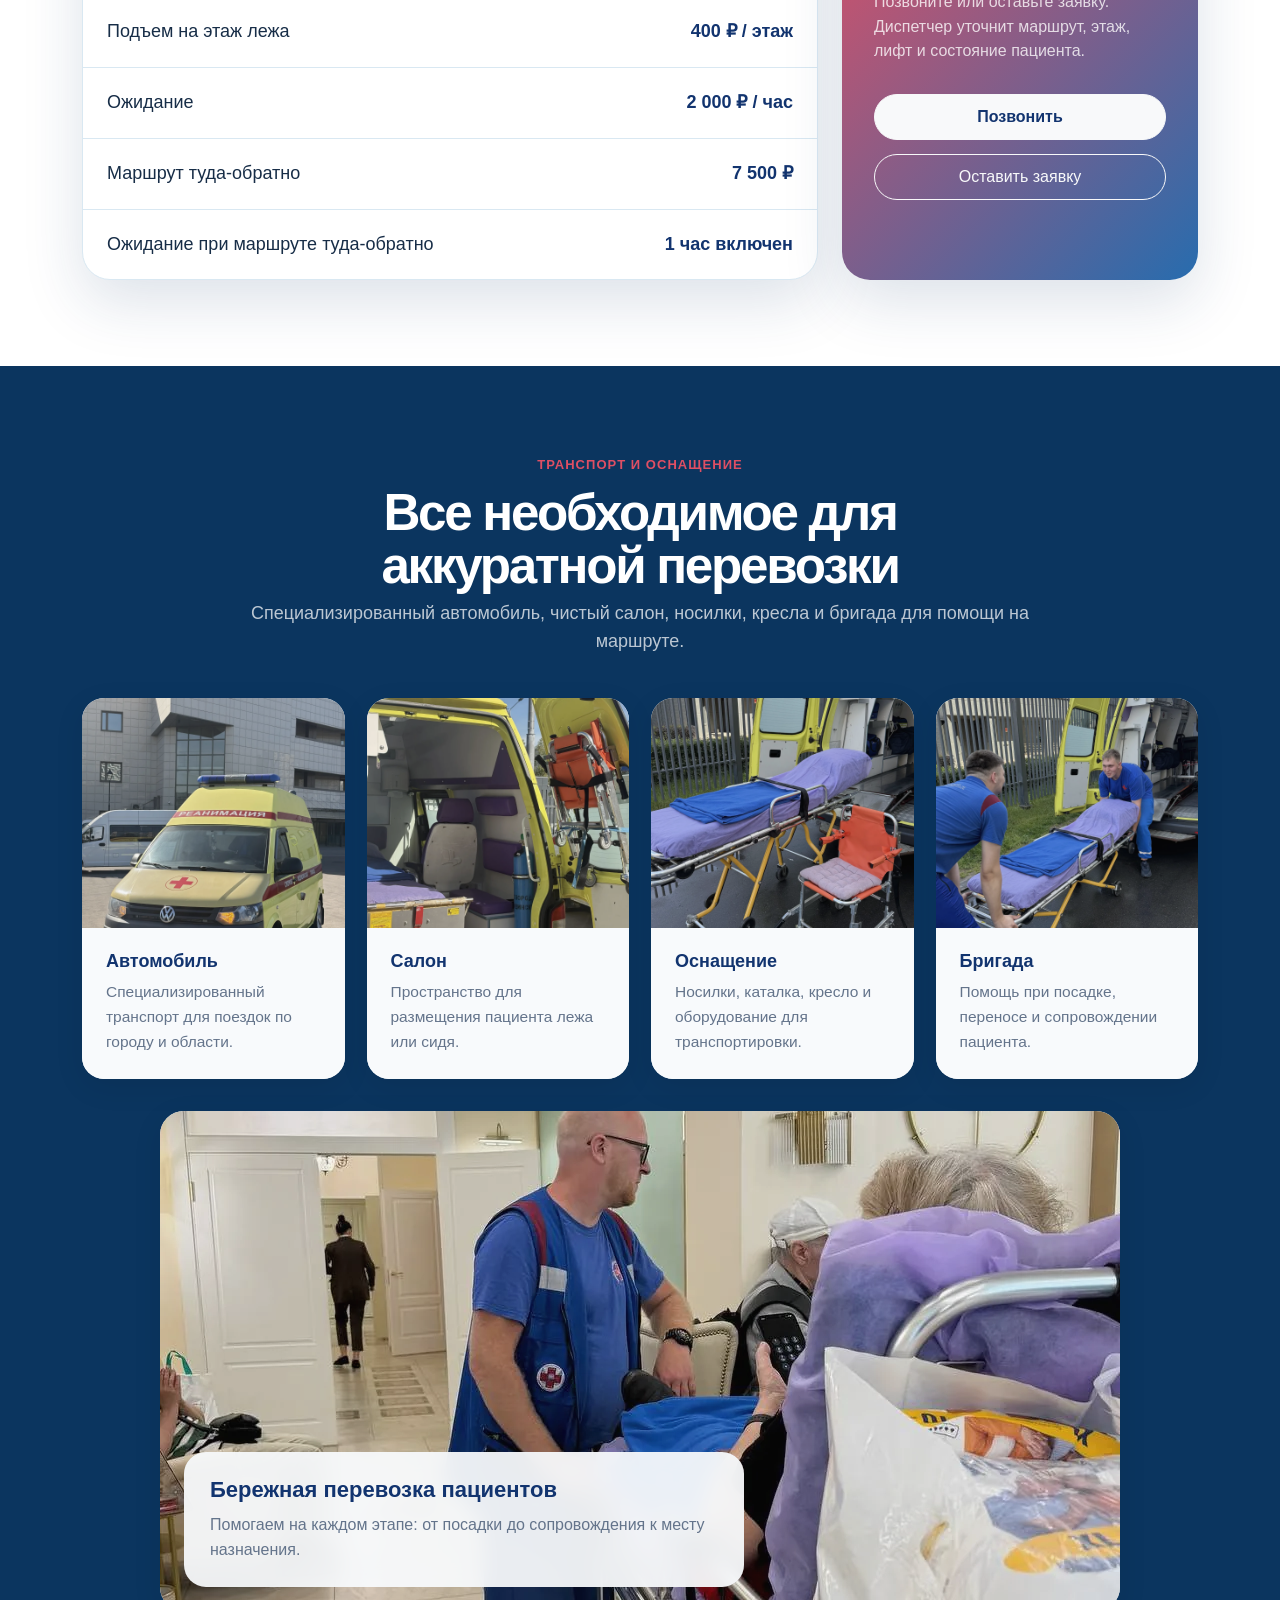
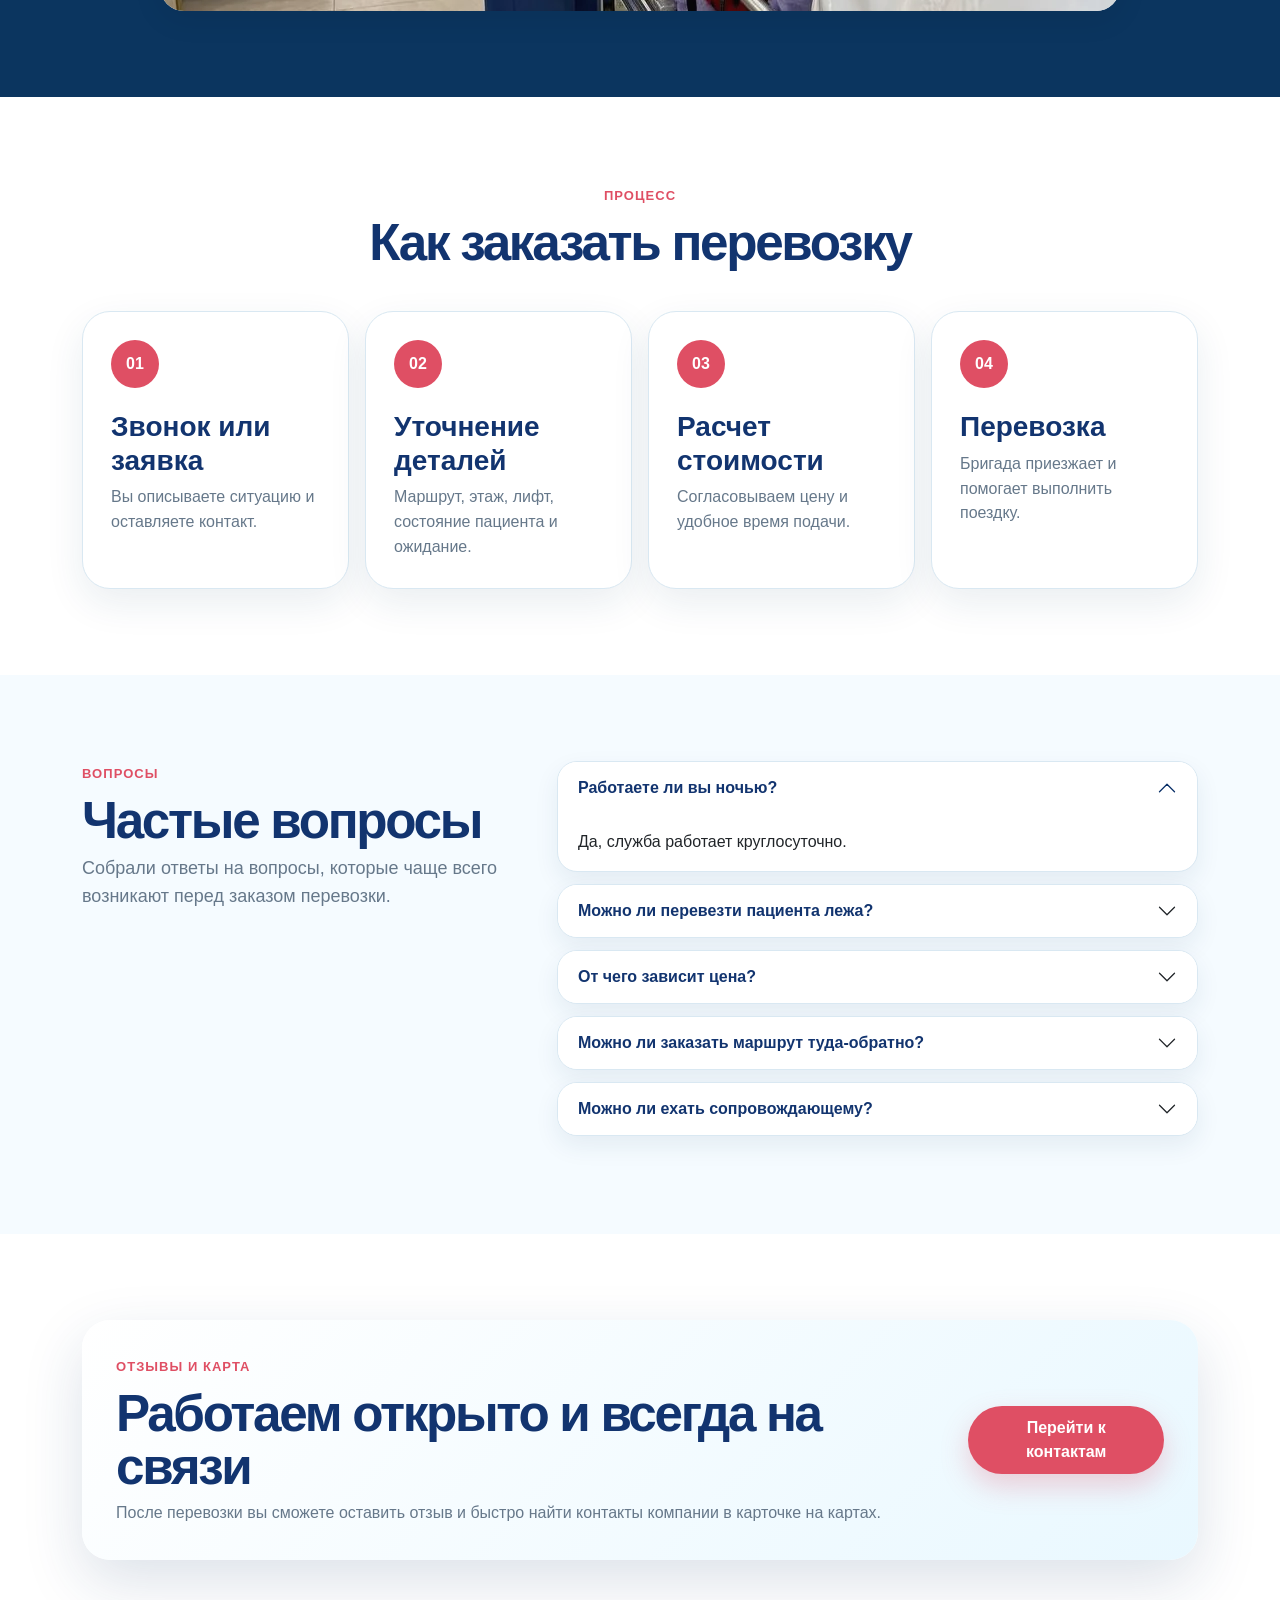
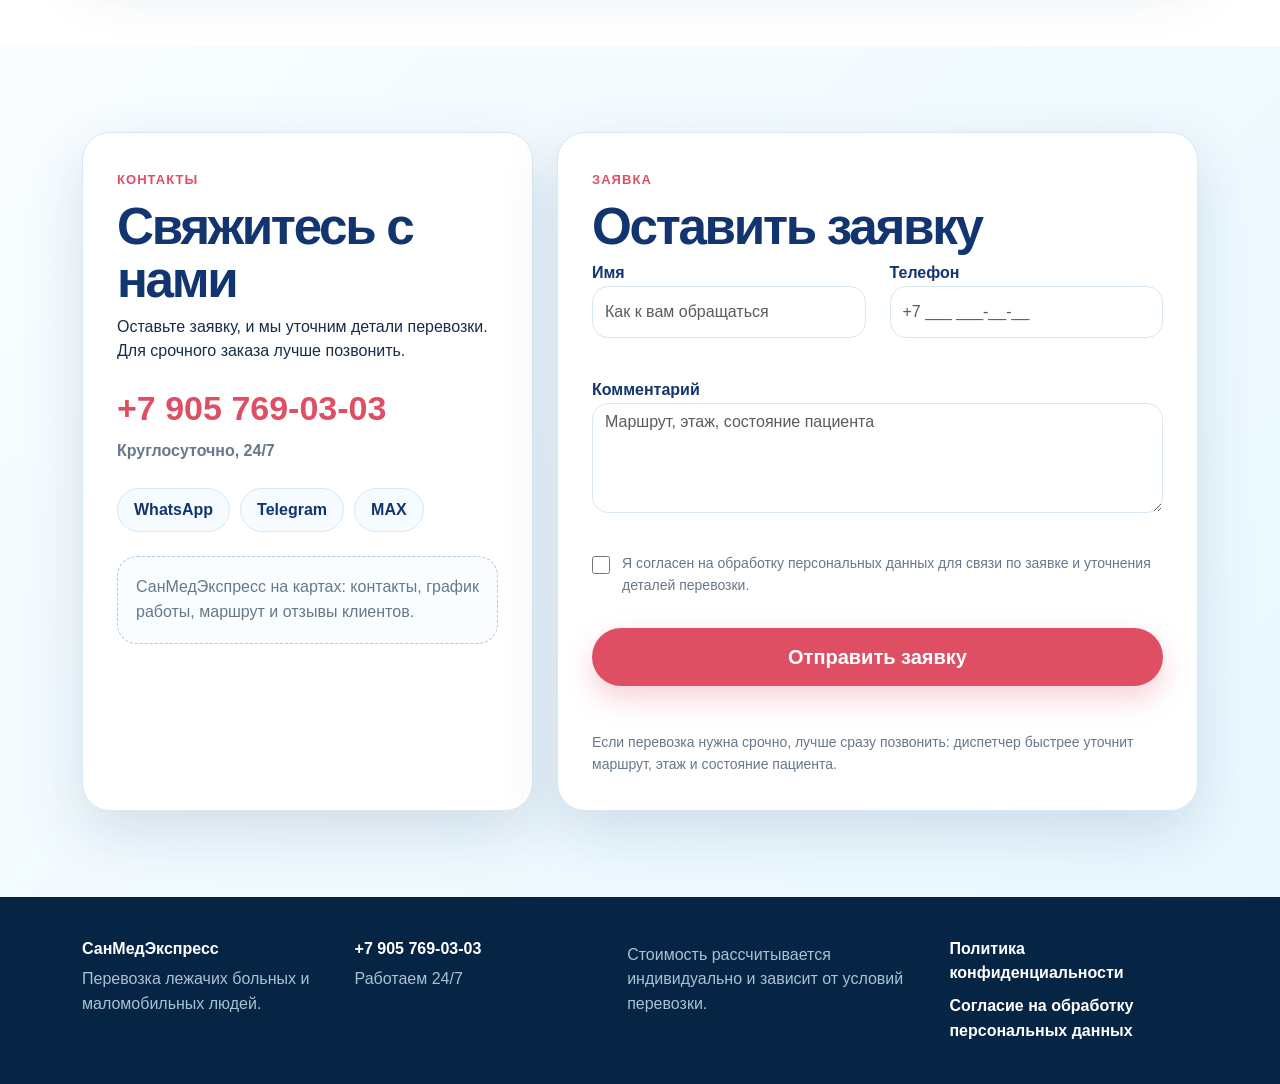
==== commit 37a7ae0f: "настройка высоты первой половины" ====
--- a/index.html
+++ b/index.html
@@ -8,7 +8,7 @@
   <link rel="icon" href="images/favicon.ico" sizes="any">
   <link rel="icon" href="assets/icons/favicon.svg" type="image/svg+xml">
   <link href="https://cdn.jsdelivr.net/npm/bootstrap@5.3.3/dist/css/bootstrap.min.css" rel="stylesheet">
-  <link rel="stylesheet" href="css/styles.css?v=20260727-2">
+  <link rel="stylesheet" href="css/styles.css?v=20260806-1">
 </head>
 <body>
   <header class="site-header">
@@ -97,10 +97,10 @@
           <p>Коротко показываем основные сценарии, чтобы клиент быстро нашел свою ситуацию.</p>
         </div>
         <div class="row g-4 service-row">
-          <div class="col-md-6 col-xl-3"><article class="service-card"><img src="images/vehicle-exterior-two-cars-07-used.webp" alt="Автомобили для перевозки пациентов" width="1200" height="1600" loading="lazy" decoding="async"><div><h3>Из больницы домой</h3><p>Выписка, помощь с посадкой и доставкой до кровати.</p><button class="link-button" data-bs-toggle="modal" data-bs-target="#requestModal">Узнать стоимость</button></div></article></div>
-          <div class="col-md-6 col-xl-3"><article class="service-card"><img src="images/vehicle-interior-wide-02-used.webp" alt="Салон автомобиля для поездки на обследование" width="1200" height="1600" loading="lazy" decoding="async"><div><h3>На обследование</h3><p>Плановая поездка в клинику, МРТ, КТ или процедурный кабинет.</p><button class="link-button" data-bs-toggle="modal" data-bs-target="#requestModal">Оставить заявку</button></div></article></div>
-          <div class="col-md-6 col-xl-3"><article class="service-card"><img src="images/stretcher-loading-empty-01-used.webp" alt="Подготовка носилок для подъема и спуска" width="1200" height="1600" loading="lazy" decoding="async"><div><h3>Подъем и спуск</h3><p>Поможем при отсутствии лифта или сложном подъезде.</p><button class="link-button" data-bs-toggle="modal" data-bs-target="#requestModal">Рассчитать</button></div></article></div>
-          <div class="col-md-6 col-xl-3"><article class="service-card"><img src="images/equipment-wheelchairs-outside-01-used.webp" alt="Кресла и оборудование для перевозки" width="1200" height="1600" loading="lazy" decoding="async"><div><h3>Межгород и область</h3><p>Перевозка в пансионат, реабилитационный центр или другой город.</p><button class="link-button" data-bs-toggle="modal" data-bs-target="#requestModal">Обсудить маршрут</button></div></article></div>
+          <div class="col-md-6 col-xl-3"><article class="service-card"><img src="images/vehicle-exterior-two-cars-07-used.webp" alt="Автомобили для перевозки пациентов" width="1350" height="1000" loading="lazy" decoding="async"><div><h3>Из больницы домой</h3><p>Выписка, помощь с посадкой и доставкой до кровати.</p><button class="link-button" data-bs-toggle="modal" data-bs-target="#requestModal">Узнать стоимость</button></div></article></div>
+          <div class="col-md-6 col-xl-3"><article class="service-card"><img src="images/vehicle-interior-wide-02-used.webp" alt="Салон автомобиля для поездки на обследование" width="1350" height="1000" loading="lazy" decoding="async"><div><h3>На обследование</h3><p>Плановая поездка в клинику, МРТ, КТ или процедурный кабинет.</p><button class="link-button" data-bs-toggle="modal" data-bs-target="#requestModal">Оставить заявку</button></div></article></div>
+          <div class="col-md-6 col-xl-3"><article class="service-card"><img src="images/stretcher-loading-empty-01-used.webp" alt="Подготовка носилок для подъема и спуска" width="1350" height="1000" loading="lazy" decoding="async"><div><h3>Подъем и спуск</h3><p>Поможем при отсутствии лифта или сложном подъезде.</p><button class="link-button" data-bs-toggle="modal" data-bs-target="#requestModal">Рассчитать</button></div></article></div>
+          <div class="col-md-6 col-xl-3"><article class="service-card"><img src="images/equipment-wheelchairs-outside-01-used.webp" alt="Кресла и оборудование для перевозки" width="1350" height="1000" loading="lazy" decoding="async"><div><h3>Межгород и область</h3><p>Перевозка в пансионат, реабилитационный центр или другой город.</p><button class="link-button" data-bs-toggle="modal" data-bs-target="#requestModal">Обсудить маршрут</button></div></article></div>
         </div>
         <div class="service-tags">
           <span>перевозка из дома в больницу</span>
--- a/css/styles.css
+++ b/css/styles.css
@@ -125,7 +125,7 @@
 
 .service-card { height: 100%; overflow: hidden; border: 1px solid var(--color-line); border-radius: var(--radius); background: #fff; box-shadow: var(--shadow); transition: transform .2s ease, box-shadow .2s ease; }
 .service-card:hover { transform: translateY(-5px); box-shadow: 0 28px 70px rgba(24, 63, 105, 0.18); }
-.service-card img { width: 100%; height: 220px; object-fit: cover; background: var(--color-ice); }
+.service-card img { width: 100%; height: 220px !important; object-fit: cover; background: var(--color-ice); }
 .service-card div { padding: 22px; }
 .service-card p { color: var(--color-muted); }
 .link-button { padding: 0; border: 0; color: var(--color-accent); background: transparent; font-weight: 900; }
@@ -241,7 +241,7 @@
   .hero-showcase { padding: 0 0 44px; }
   .hero-showcase img { width: 100%; height: 310px; }
   .hero-showcase-badge { left: 18px; right: auto; bottom: 14px; min-width: 150px; }
-  .service-card img { height: 240px; }
+  .service-card img { height: 240px !important; }
   .section-pad { padding: 58px 0; }
   .benefit-grid, .timeline { grid-template-columns: 1fr; }
   .price-row { grid-template-columns: 1fr; gap: 4px; padding: 18px; }
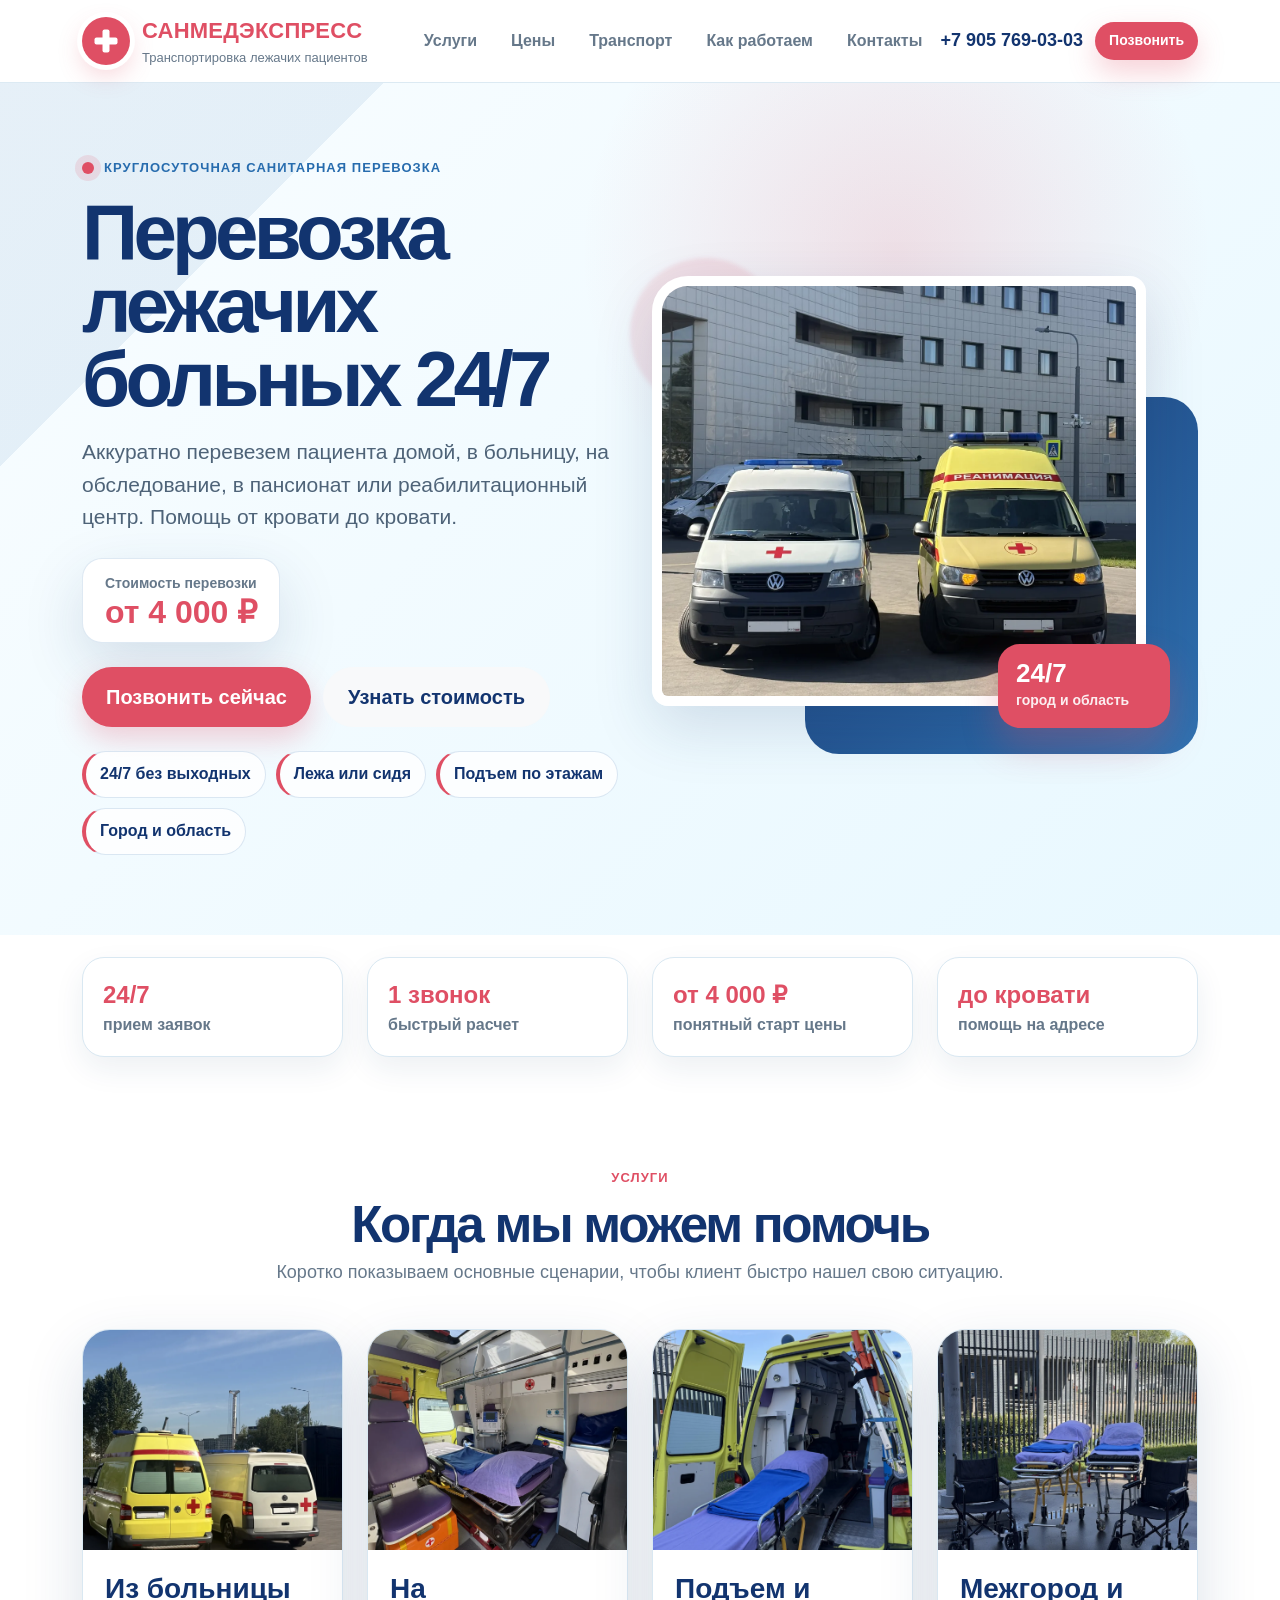
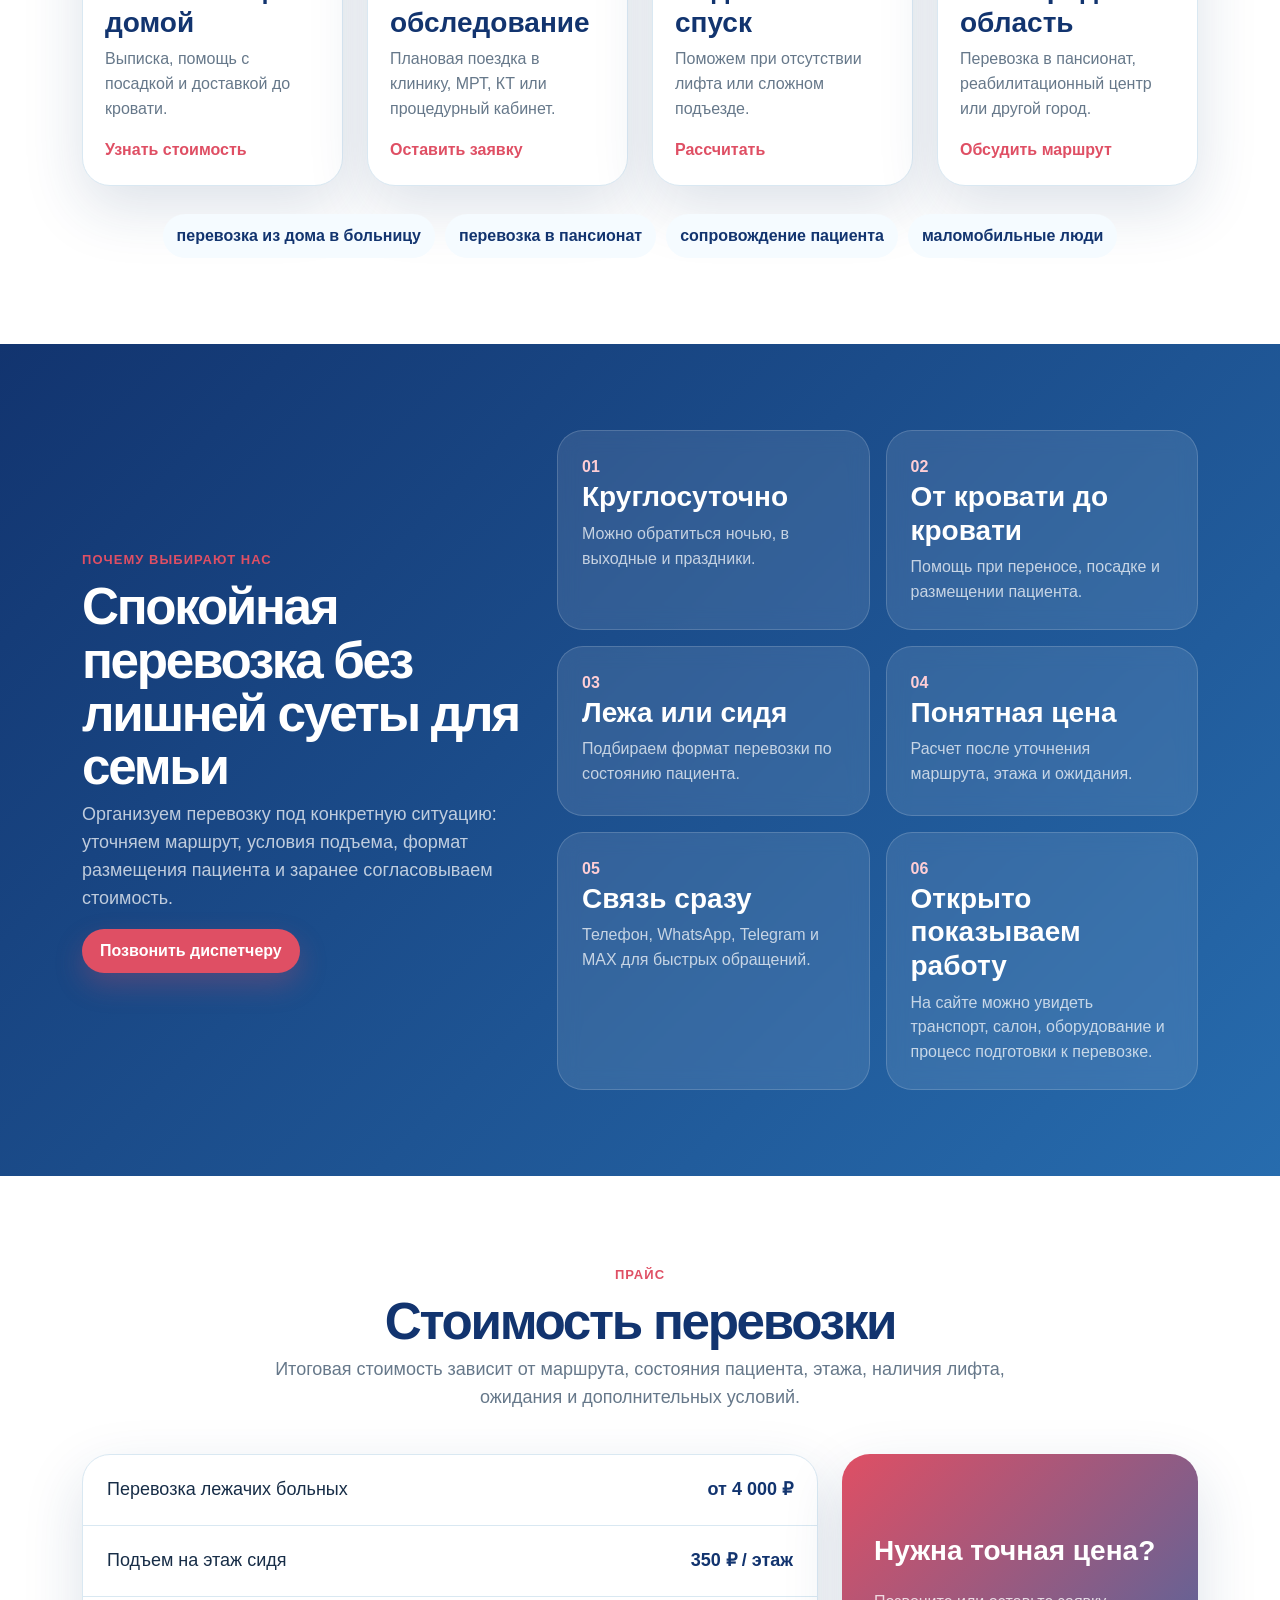
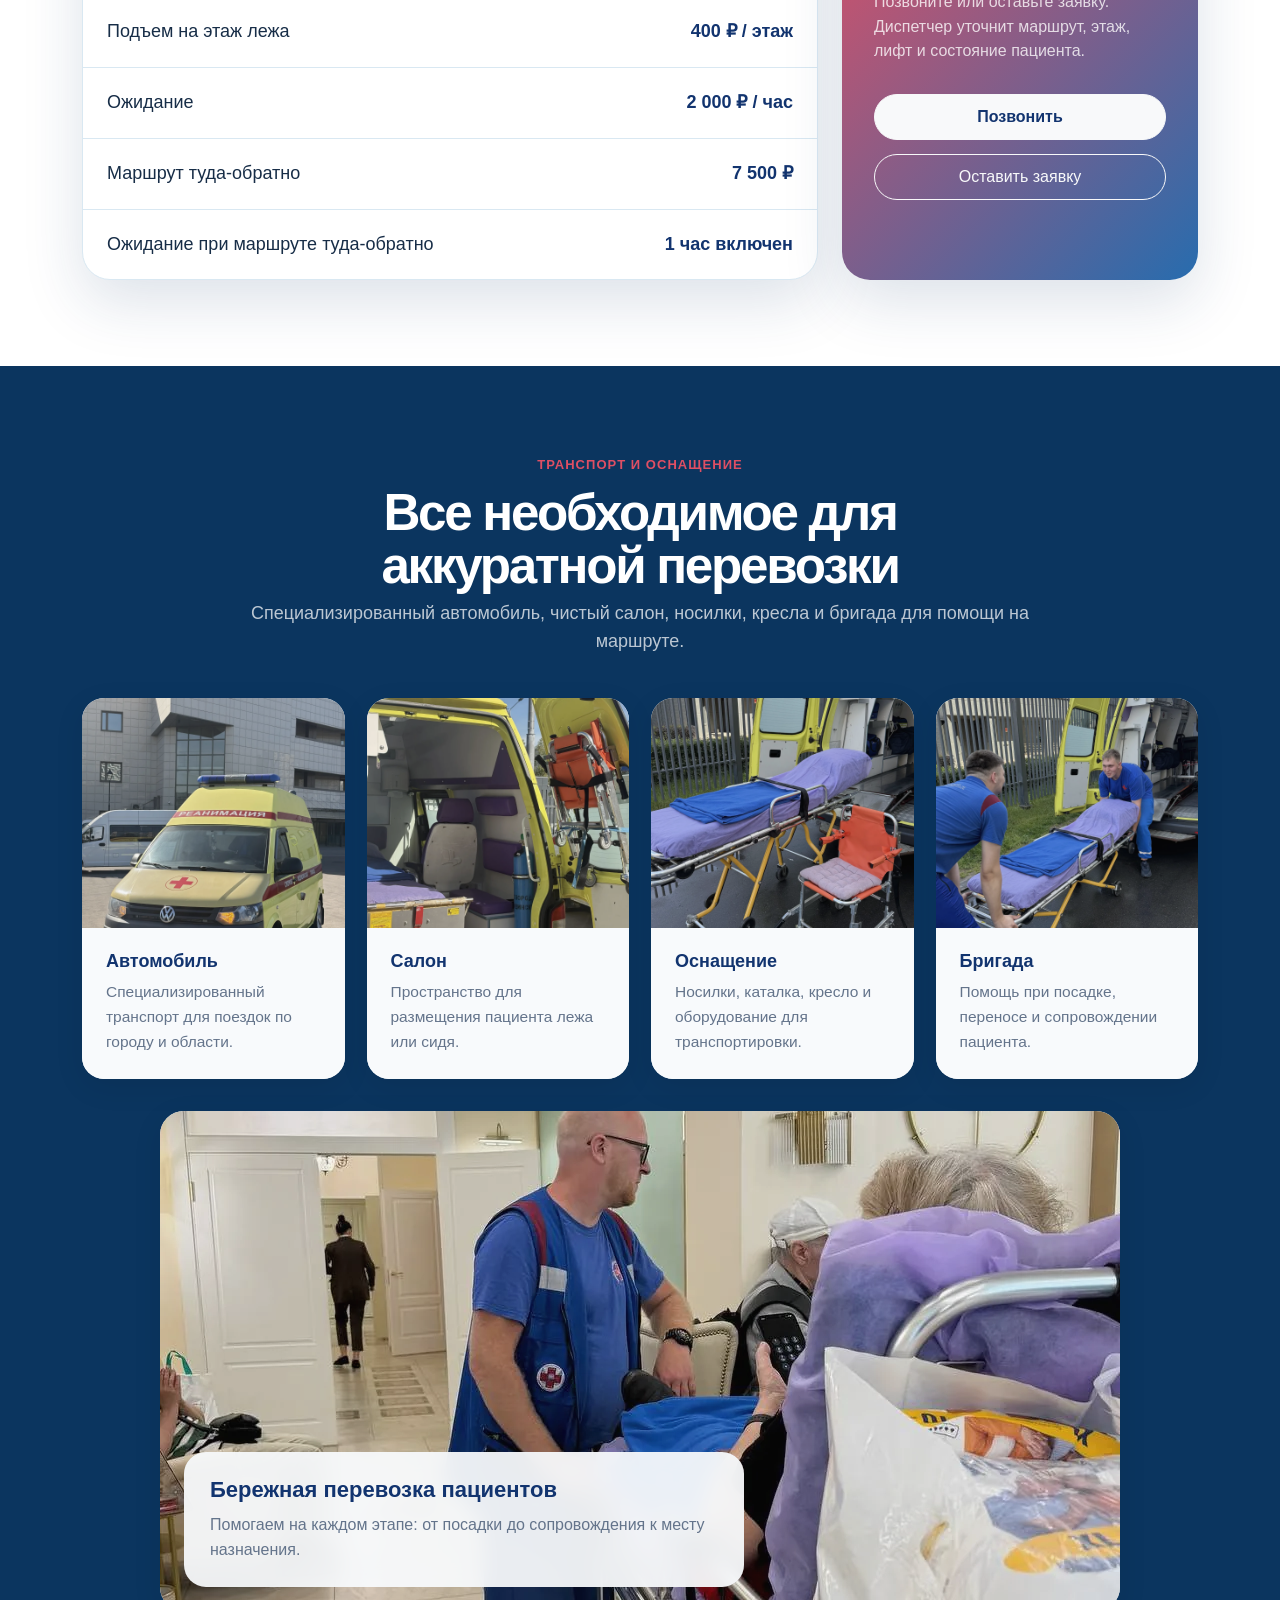
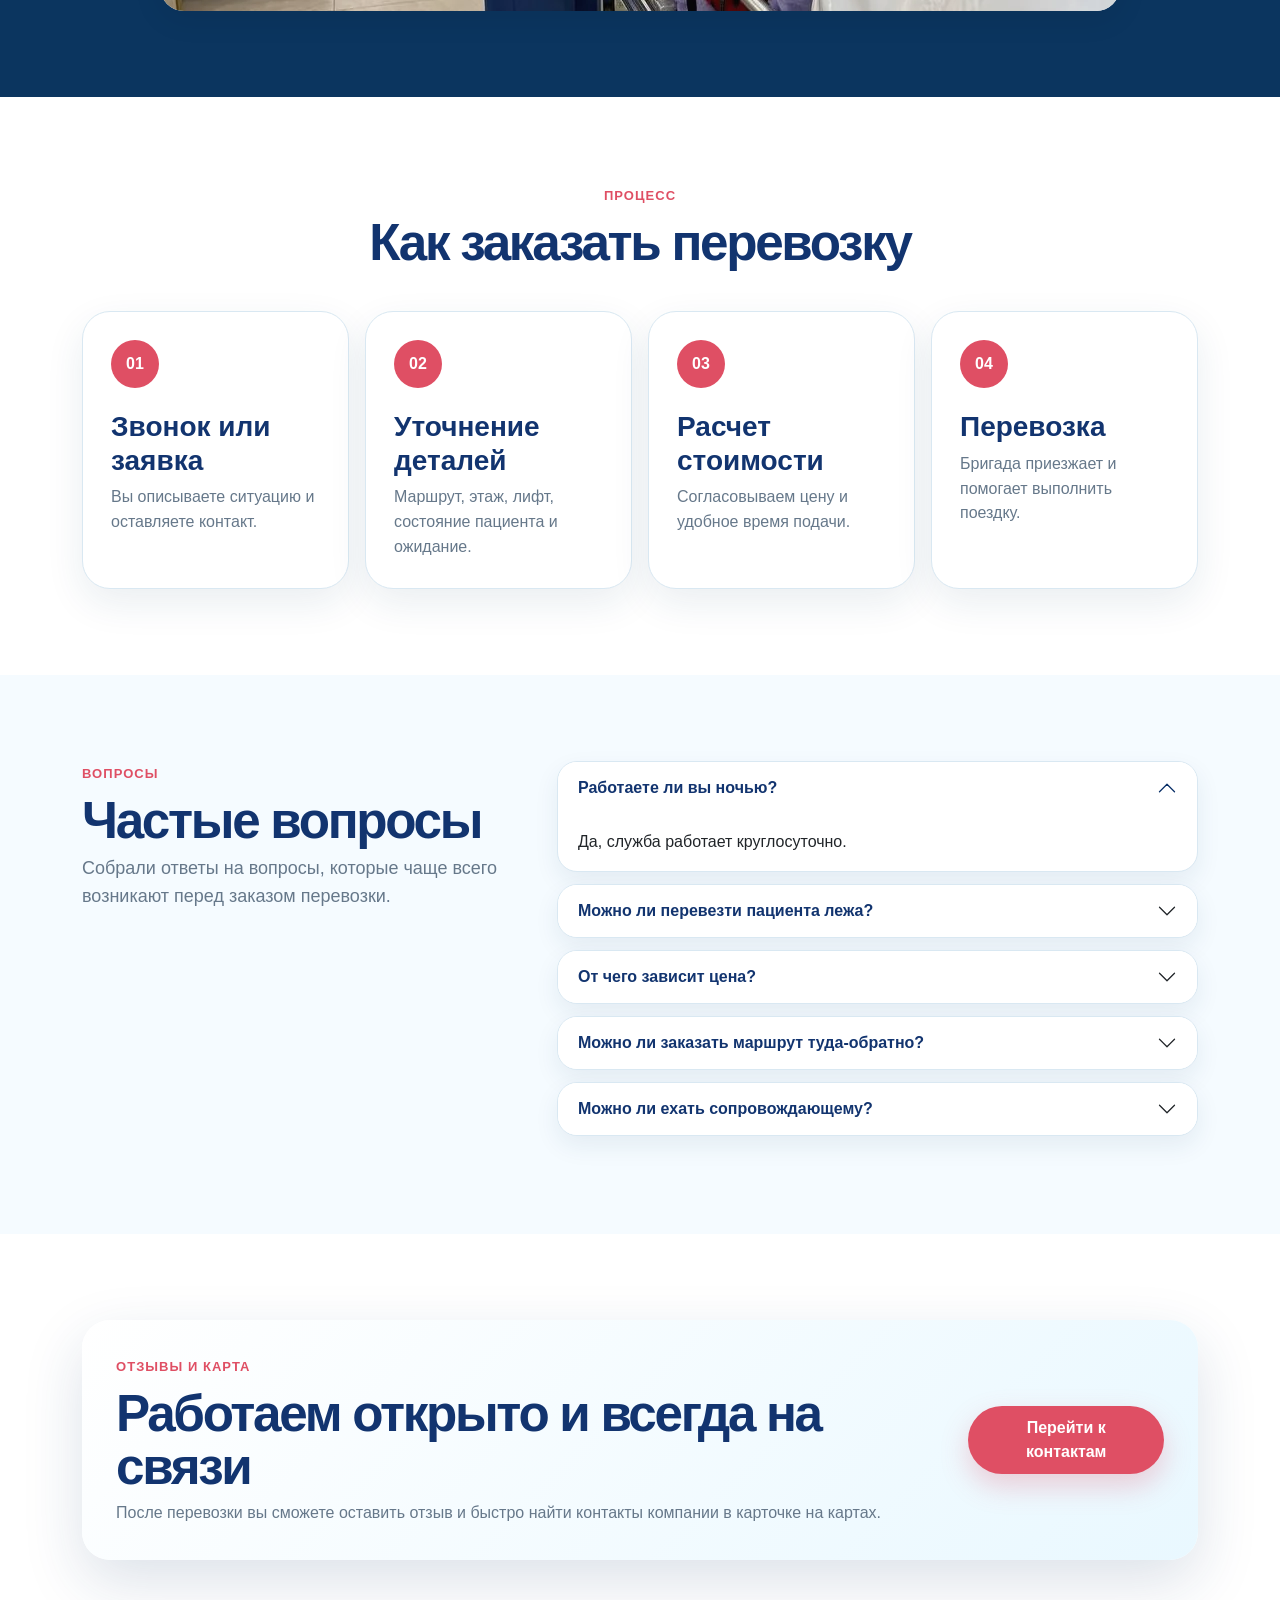
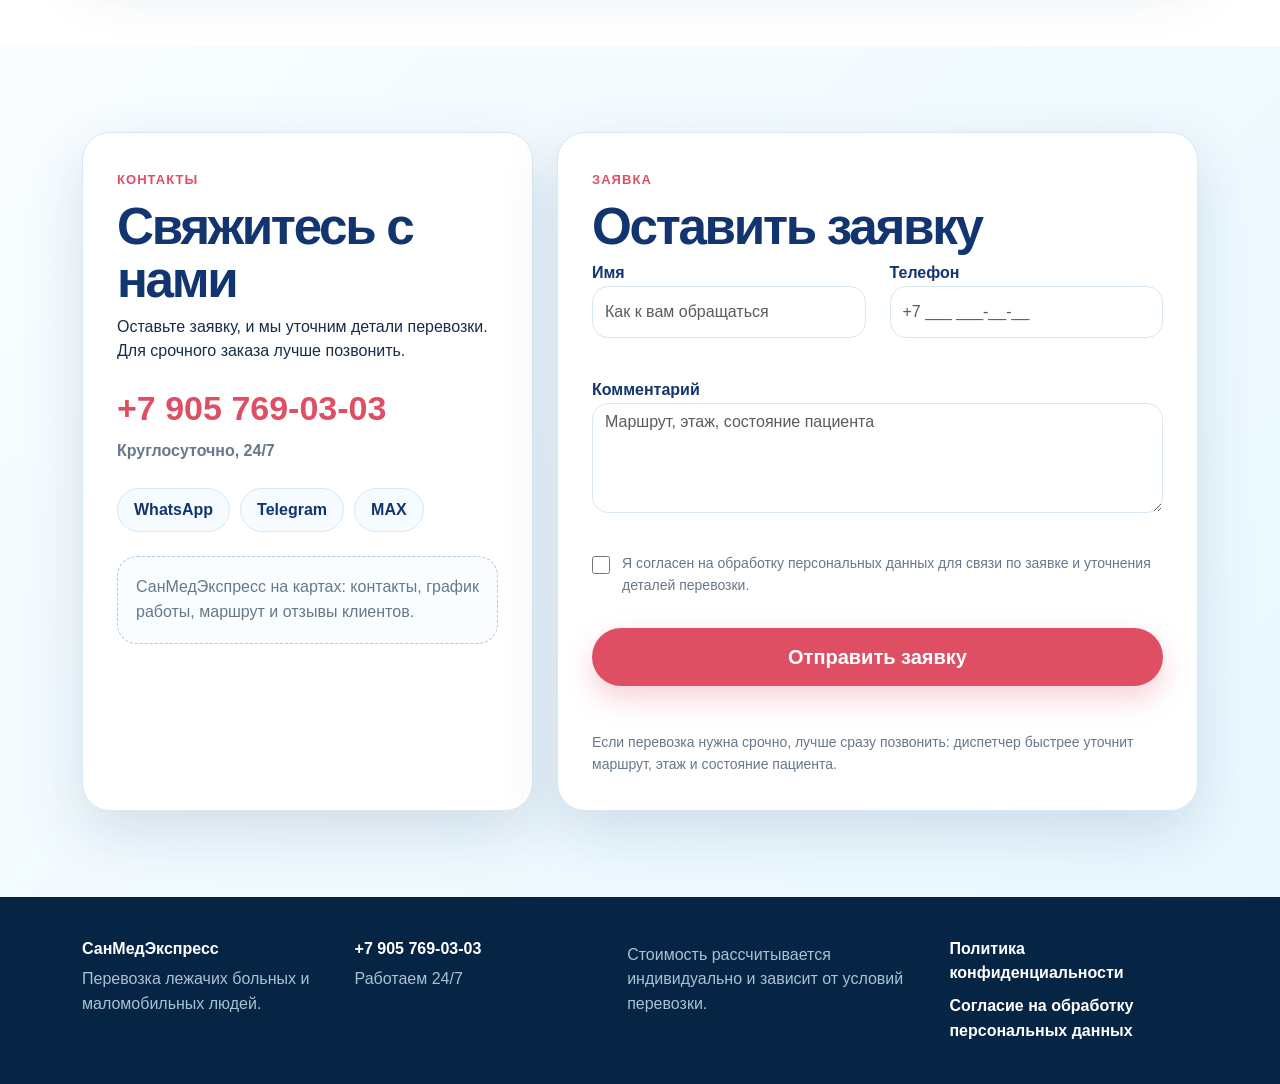
==== commit 84c8ac60: "mobile версия починена второй блок" ====
--- a/index.html
+++ b/index.html
@@ -8,7 +8,7 @@
   <link rel="icon" href="images/favicon.ico" sizes="any">
   <link rel="icon" href="assets/icons/favicon.svg" type="image/svg+xml">
   <link href="https://cdn.jsdelivr.net/npm/bootstrap@5.3.3/dist/css/bootstrap.min.css" rel="stylesheet">
-  <link rel="stylesheet" href="css/styles.css?v=20260806-1">
+  <link rel="stylesheet" href="css/styles.css?v=20260806-2">
 </head>
 <body>
   <header class="site-header">
--- a/css/styles.css
+++ b/css/styles.css
@@ -248,8 +248,9 @@
   .price-row strong { text-align: left; }
   .fleet-section .fleet-cards { grid-template-columns: 1fr; }
   .fleet-section .fleet-card img { height: 240px !important; }
-  .fleet-section .patient-transfer-card img { height: 420px !important; }
-  .fleet-section .patient-transfer-card figcaption { left: 14px; right: 14px; bottom: 14px; padding: 18px; }
+  .fleet-section .patient-transfer-card { margin-top: 24px; }
+  .fleet-section .patient-transfer-card img { height: 260px !important; }
+  .fleet-section .patient-transfer-card figcaption { position: static; max-width: none; padding: 22px 24px 24px; border-radius: 0; background: #f8fafc; backdrop-filter: none; }
   .review-box { display: block; }
   .review-box .btn { margin-top: 18px; width: 100%; }
   .contact-phone { font-size: 28px; }
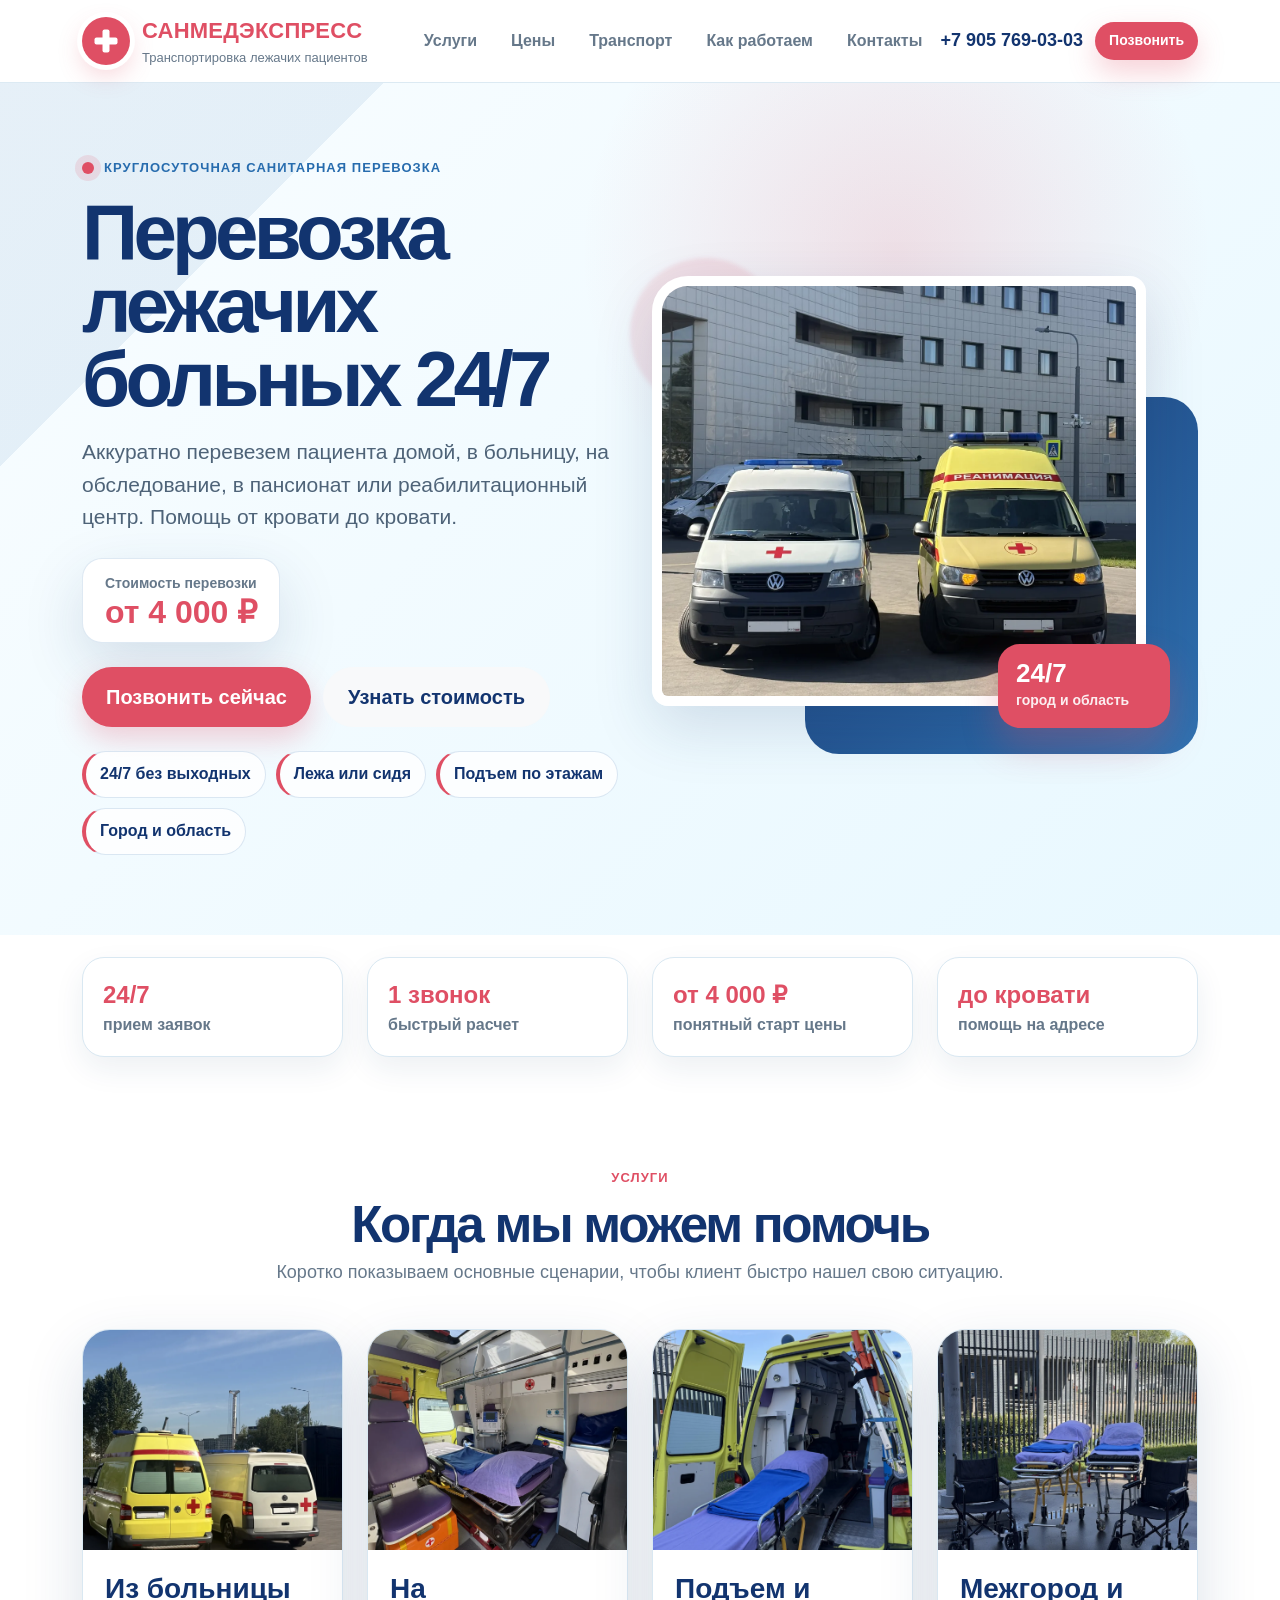
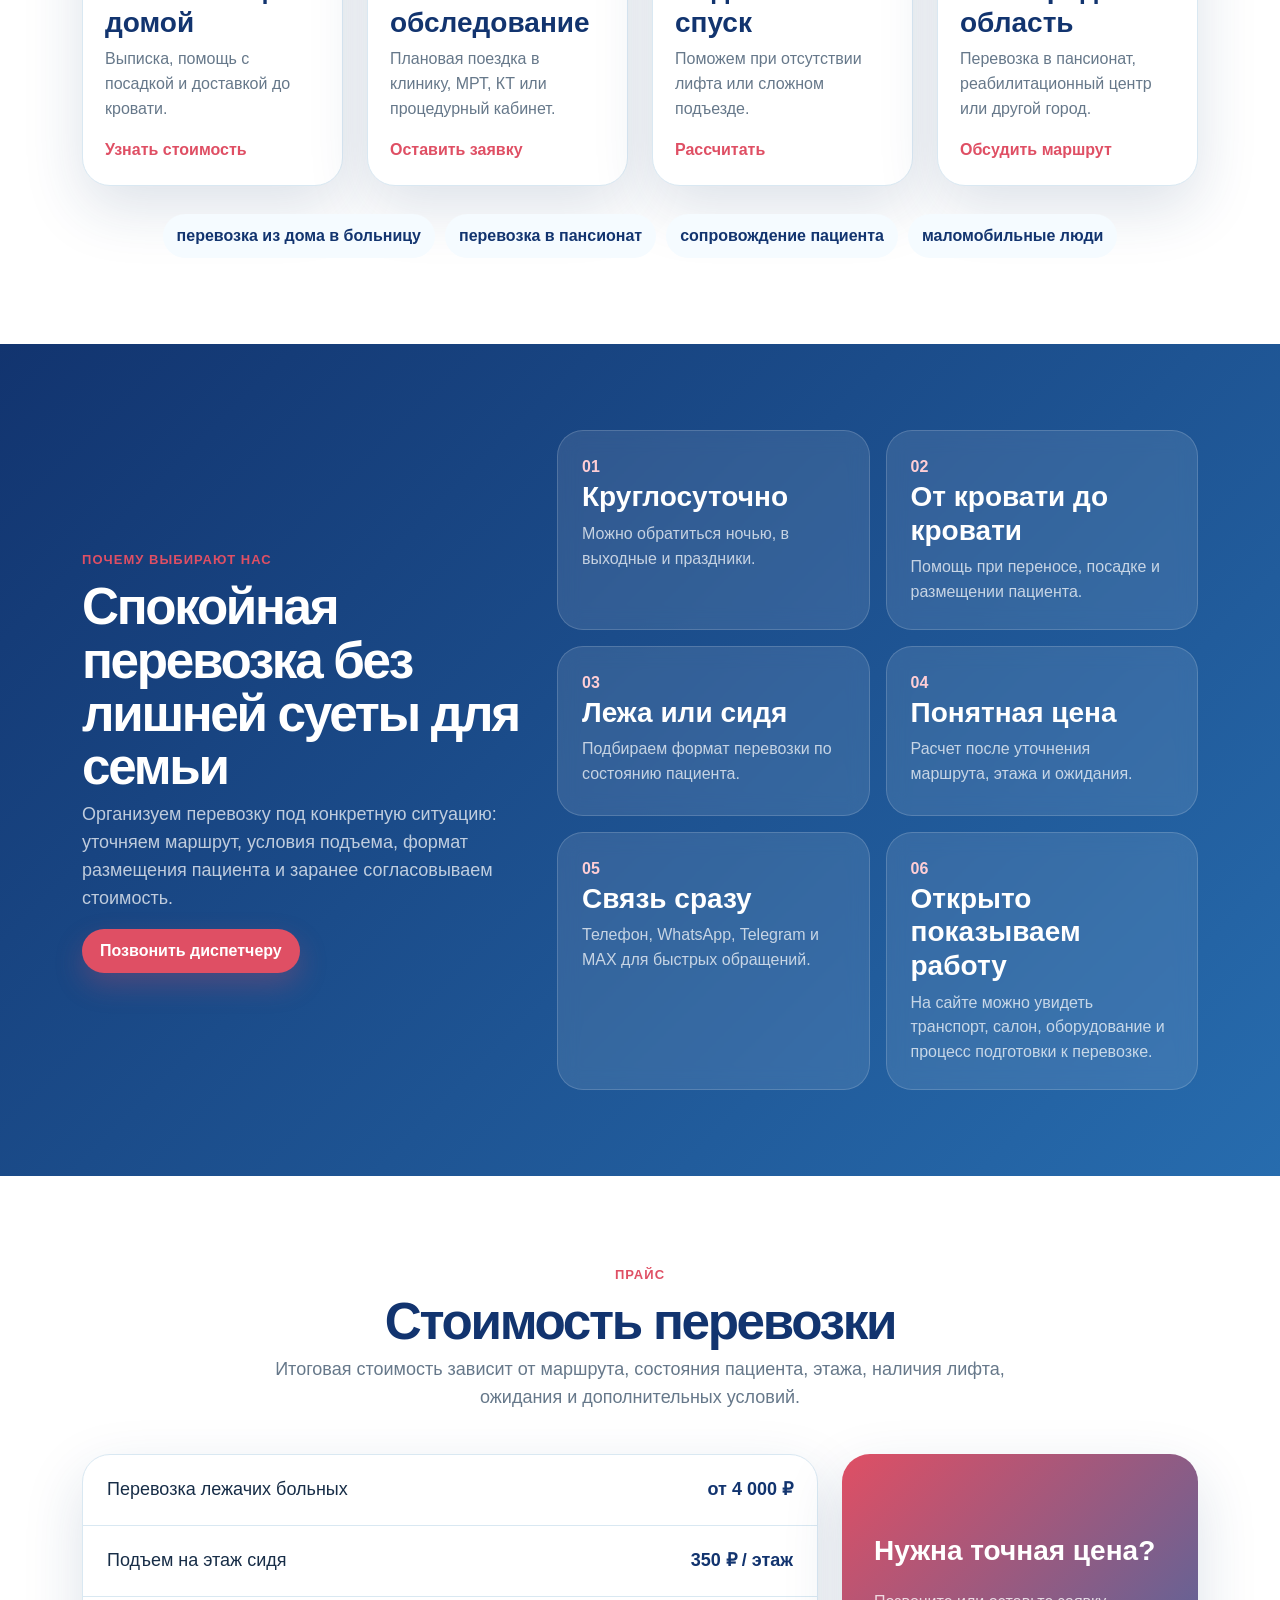
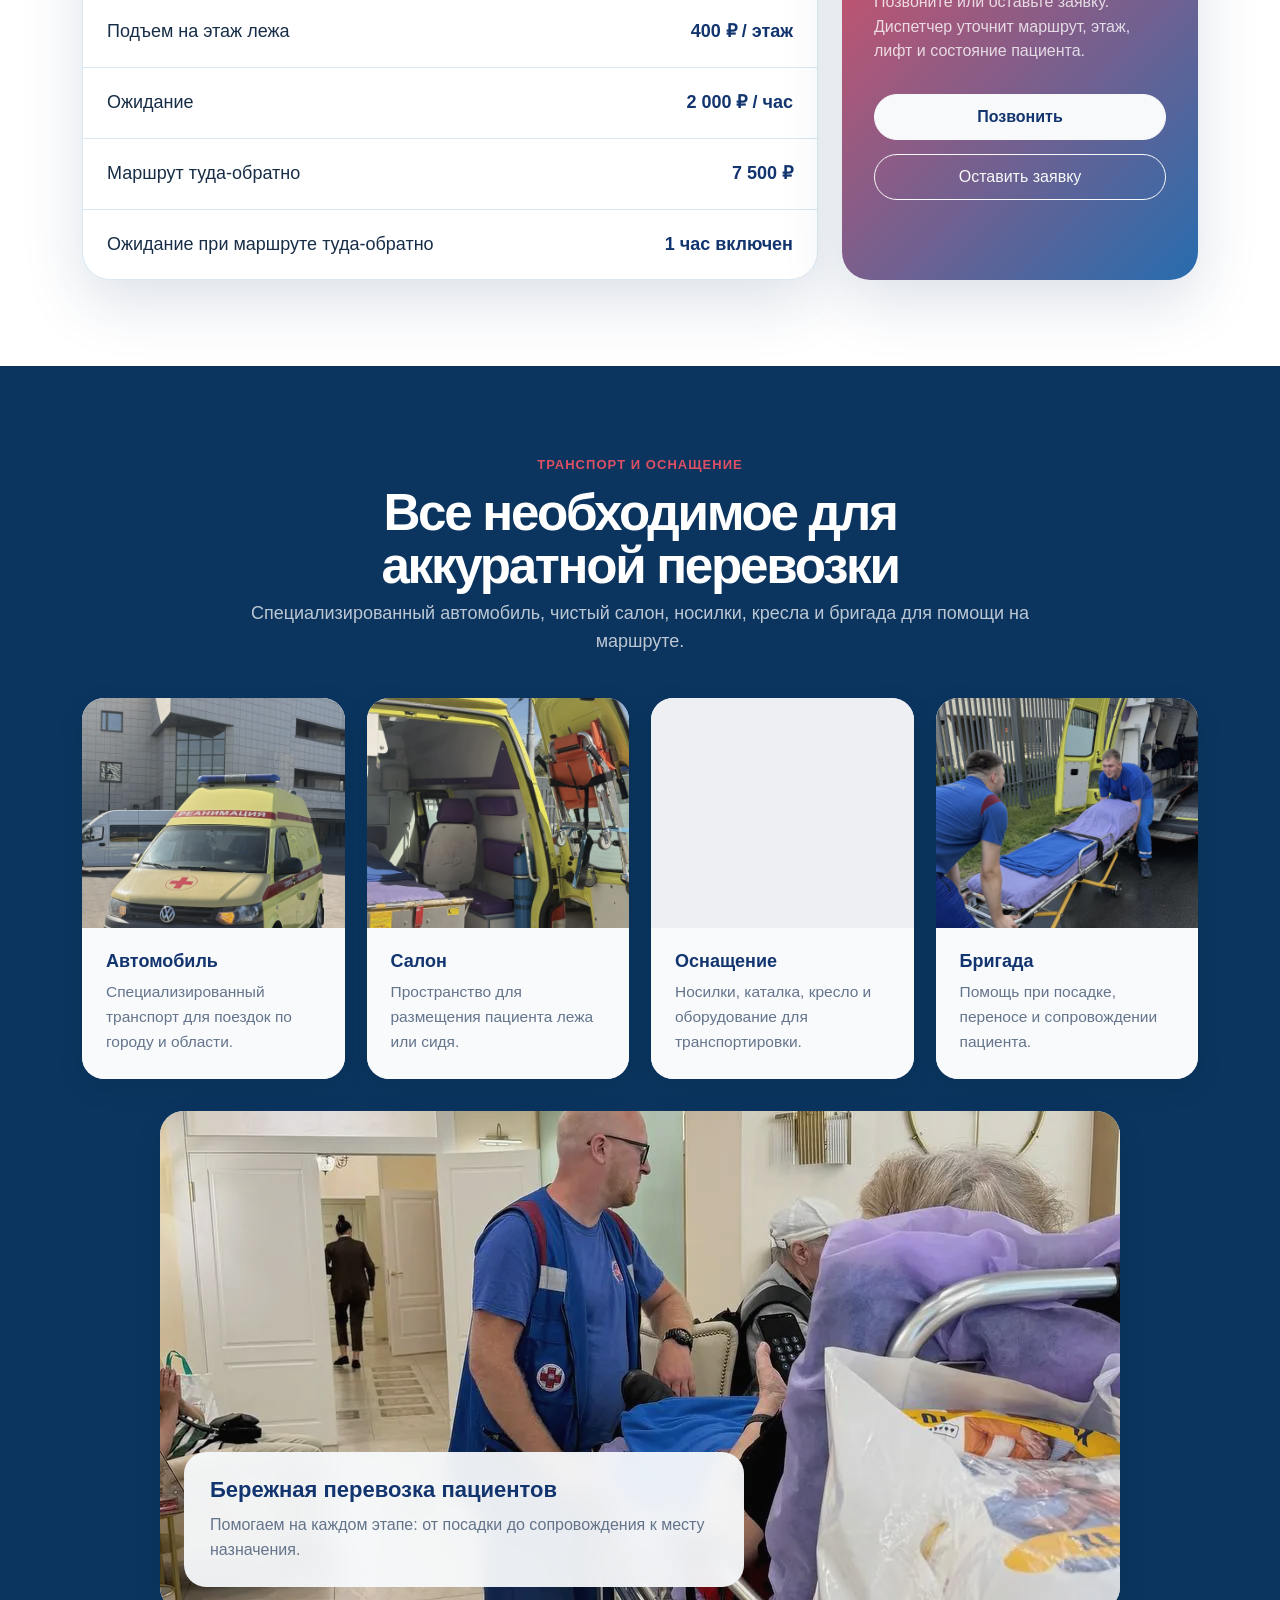
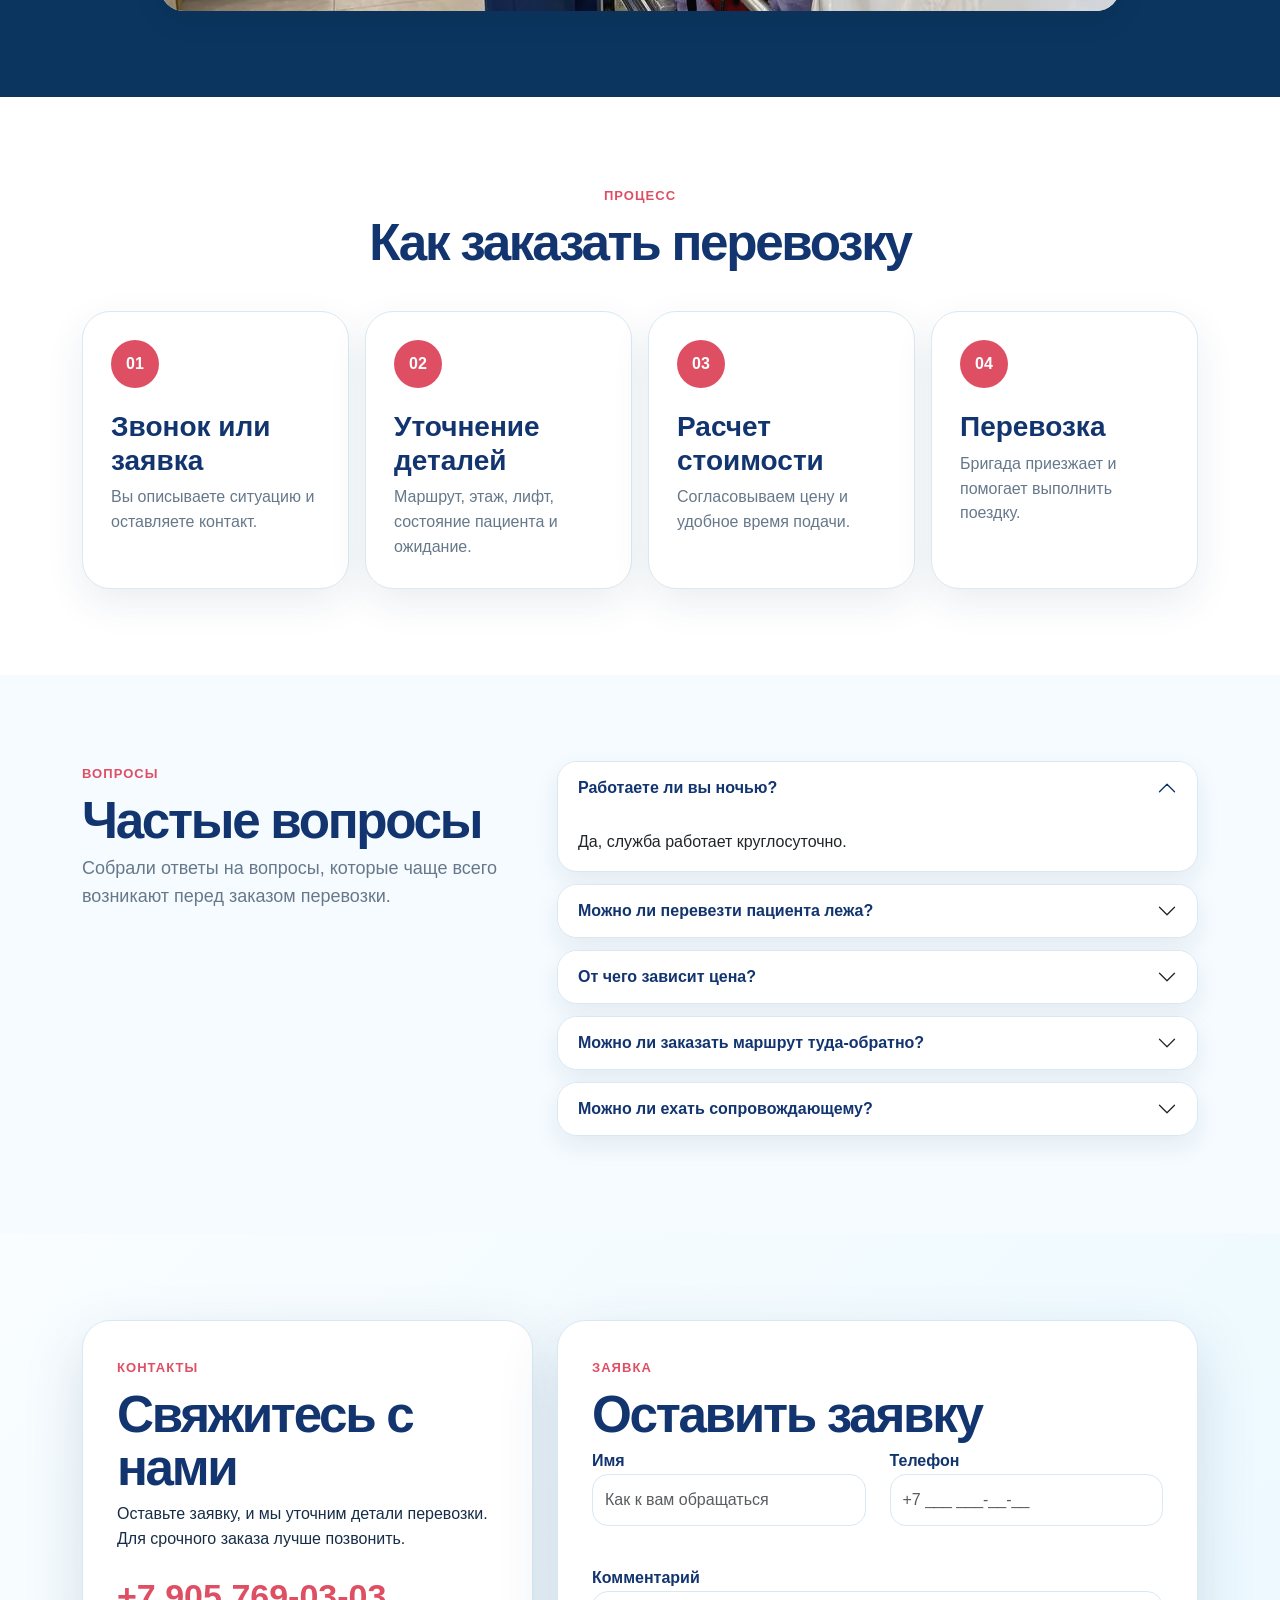
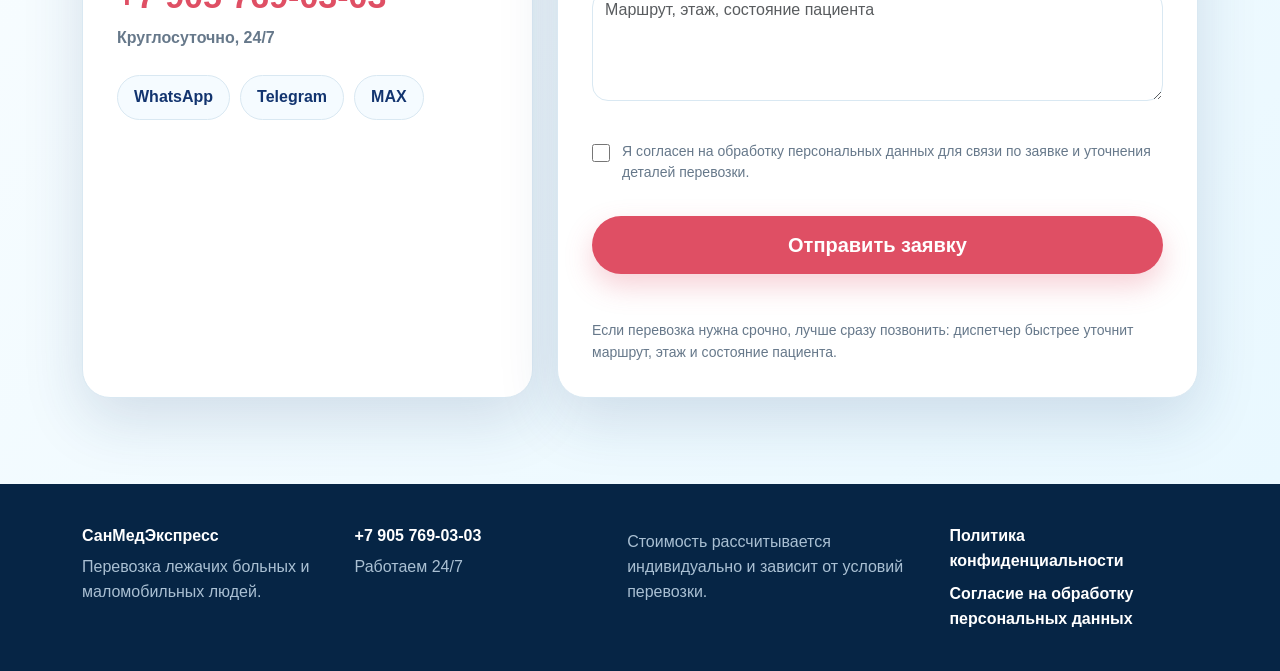
==== commit 4de0f66f: "убран блок с картами и отзывами" ====
--- a/index.html
+++ b/index.html
@@ -235,19 +235,6 @@
       </div>
     </section>
 
-    <section class="review-placeholder section-pad">
-      <div class="container">
-        <div class="review-box">
-          <div>
-            <span class="section-label">Отзывы и карта</span>
-            <h2>Работаем открыто и всегда на связи</h2>
-            <p>После перевозки вы сможете оставить отзыв и быстро найти контакты компании в карточке на картах.</p>
-          </div>
-          <a class="btn btn-brand" href="#contacts">Перейти к контактам</a>
-        </div>
-      </div>
-    </section>
-
     <section id="contacts" class="section-pad contacts-section">
       <div class="container">
         <div class="row g-4">
@@ -263,7 +250,6 @@
                 <a href="tg://resolve?phone=79057690303">Telegram</a>
                 <a href="https://max.ru/u/f9LHodD0cOKTTEQI5dEF23vUkEYMquDGadsAbBCi20xrPSaZ2zImBn6ybkM" target="_blank" rel="noopener">MAX</a>
               </div>
-              <div class="map-placeholder">СанМедЭкспресс на картах: контакты, график работы, маршрут и отзывы клиентов.</div>
             </div>
           </div>
           <div class="col-lg-7">
--- a/css/styles.css
+++ b/css/styles.css
@@ -178,17 +178,12 @@
 .accordion-button:not(.collapsed) { color: var(--color-primary-dark); background: #fff; box-shadow: none; }
 .accordion-button:focus { box-shadow: 0 0 0 .25rem rgba(223, 79, 100, .18); }
 
-.review-placeholder { background: #fff; }
-.review-box { display: flex; align-items: center; justify-content: space-between; gap: 24px; padding: 34px; border-radius: var(--radius); background: linear-gradient(135deg, #fff, var(--color-ice)); box-shadow: var(--shadow); }
-.review-box p { margin: 0; color: var(--color-muted); }
-
 .contacts-section { background: linear-gradient(135deg, #f9fdff, var(--color-ice)); }
 .contact-card, .request-form { height: 100%; padding: 34px; border: 1px solid var(--color-line); border-radius: var(--radius); background: #fff; box-shadow: var(--shadow); }
 .contact-phone { display: block; margin: 18px 0 4px; color: var(--color-accent); font-size: 34px; font-weight: 900; }
 .worktime { display: block; color: var(--color-muted); font-weight: 800; }
 .messenger-links { display: flex; flex-wrap: wrap; gap: 10px; margin: 24px 0; }
 .messenger-links a { display: inline-flex; align-items: center; justify-content: center; min-height: 42px; padding: 9px 16px; border: 1px solid var(--color-line); border-radius: 999px; color: var(--color-primary-dark); background: var(--color-ice-2); font-weight: 900; }
-.map-placeholder { padding: 18px; border: 1px dashed rgba(39, 108, 174, 0.35); border-radius: 20px; color: var(--color-muted); background: #fafdff; }
 .form-label { width: 100%; color: var(--color-primary-dark); font-weight: 900; }
 .form-control { min-height: 52px; border-color: var(--color-line); border-radius: 16px; }
 .form-control:focus { border-color: var(--color-accent); box-shadow: 0 0 0 .25rem rgba(223, 79, 100, .14); }
@@ -251,8 +246,6 @@
   .fleet-section .patient-transfer-card { margin-top: 24px; }
   .fleet-section .patient-transfer-card img { height: 260px !important; }
   .fleet-section .patient-transfer-card figcaption { position: static; max-width: none; padding: 22px 24px 24px; border-radius: 0; background: #f8fafc; backdrop-filter: none; }
-  .review-box { display: block; }
-  .review-box .btn { margin-top: 18px; width: 100%; }
   .contact-phone { font-size: 28px; }
   .contact-card, .request-form { padding: 24px; }
   .footer-grid { grid-template-columns: 1fr; }
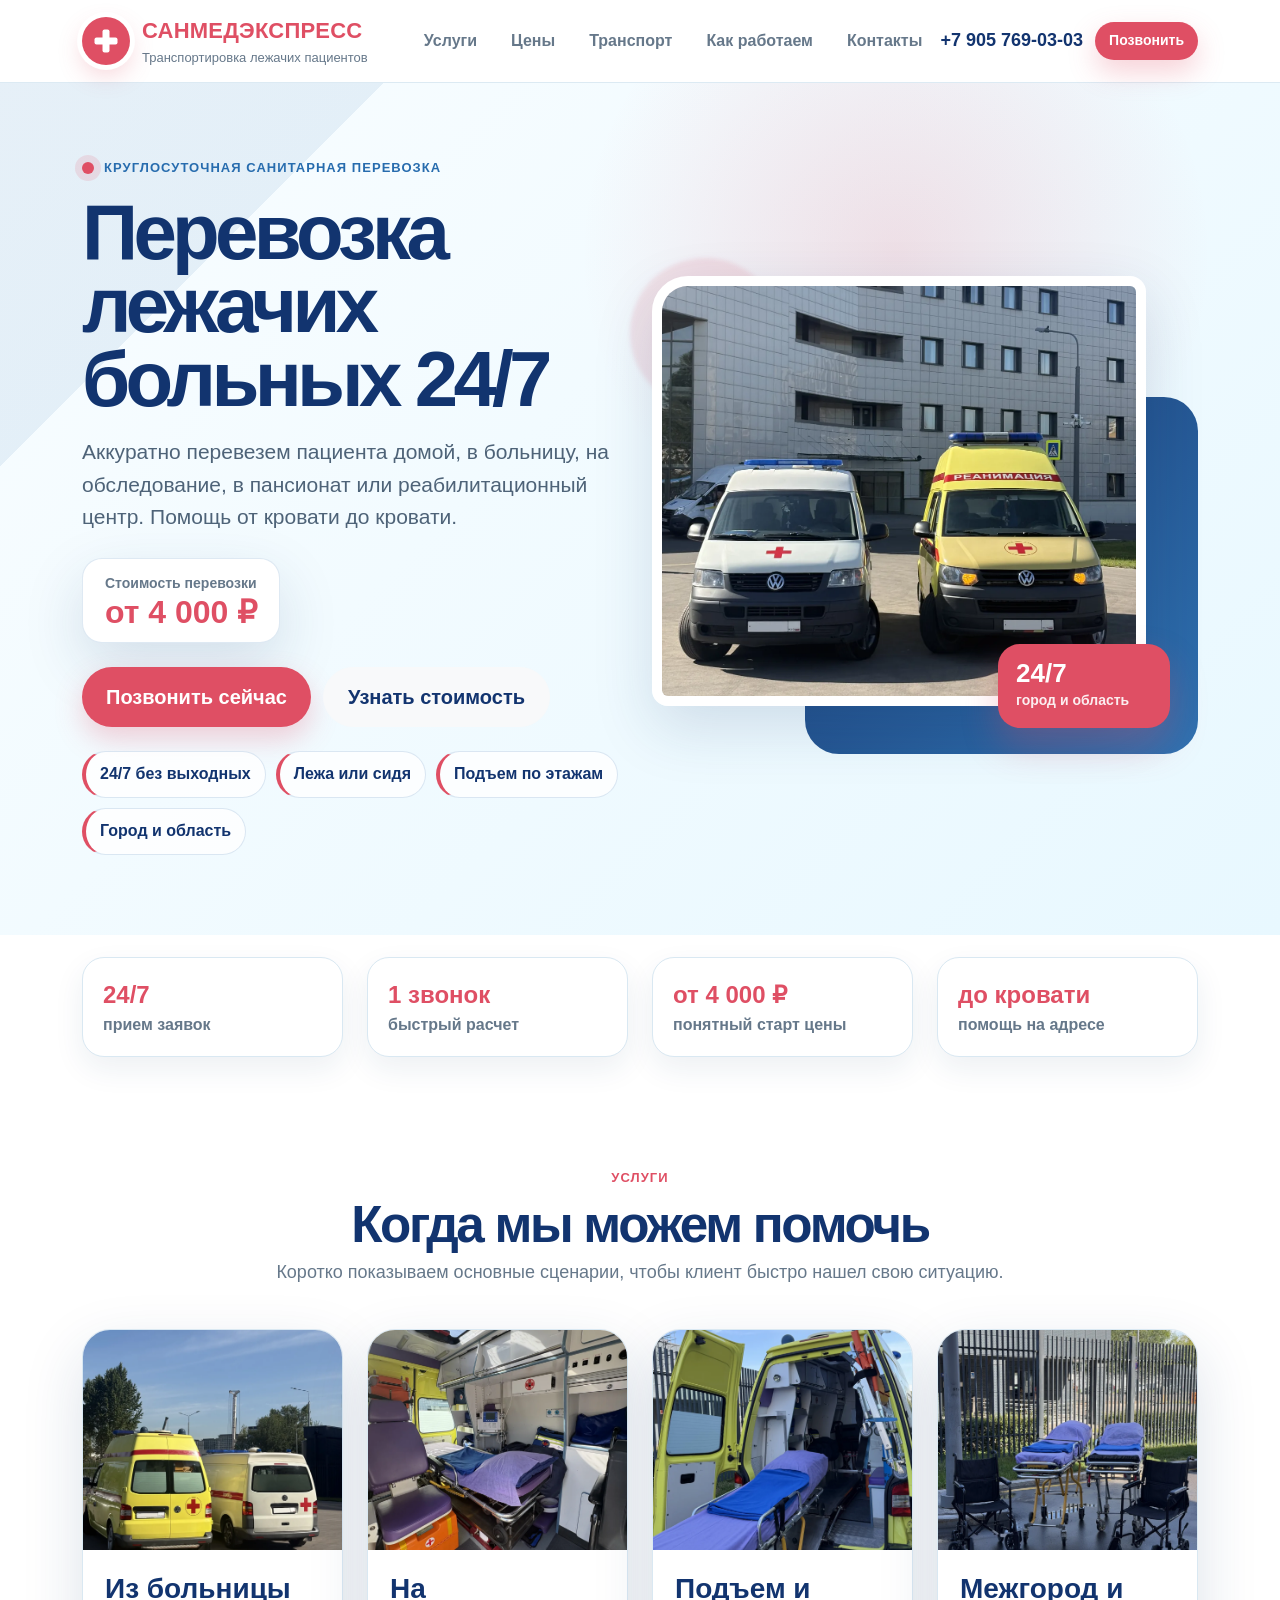
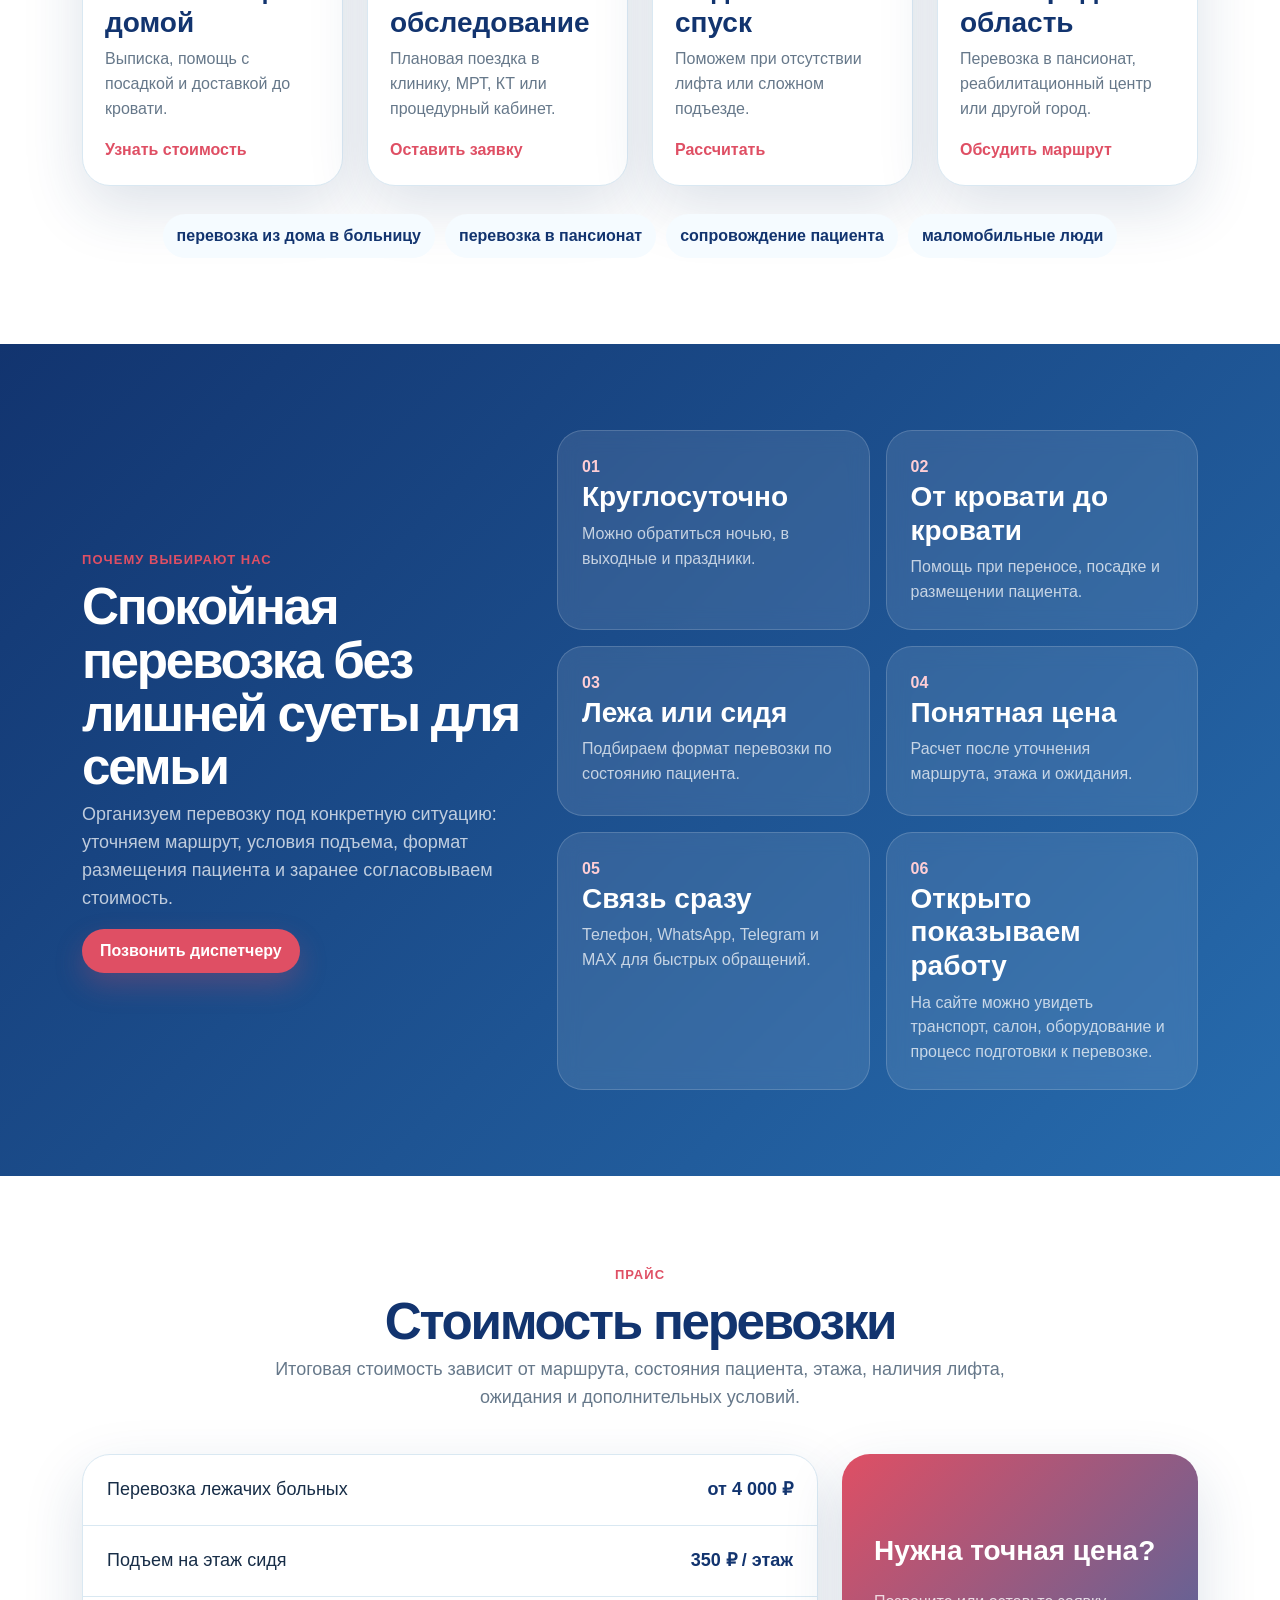
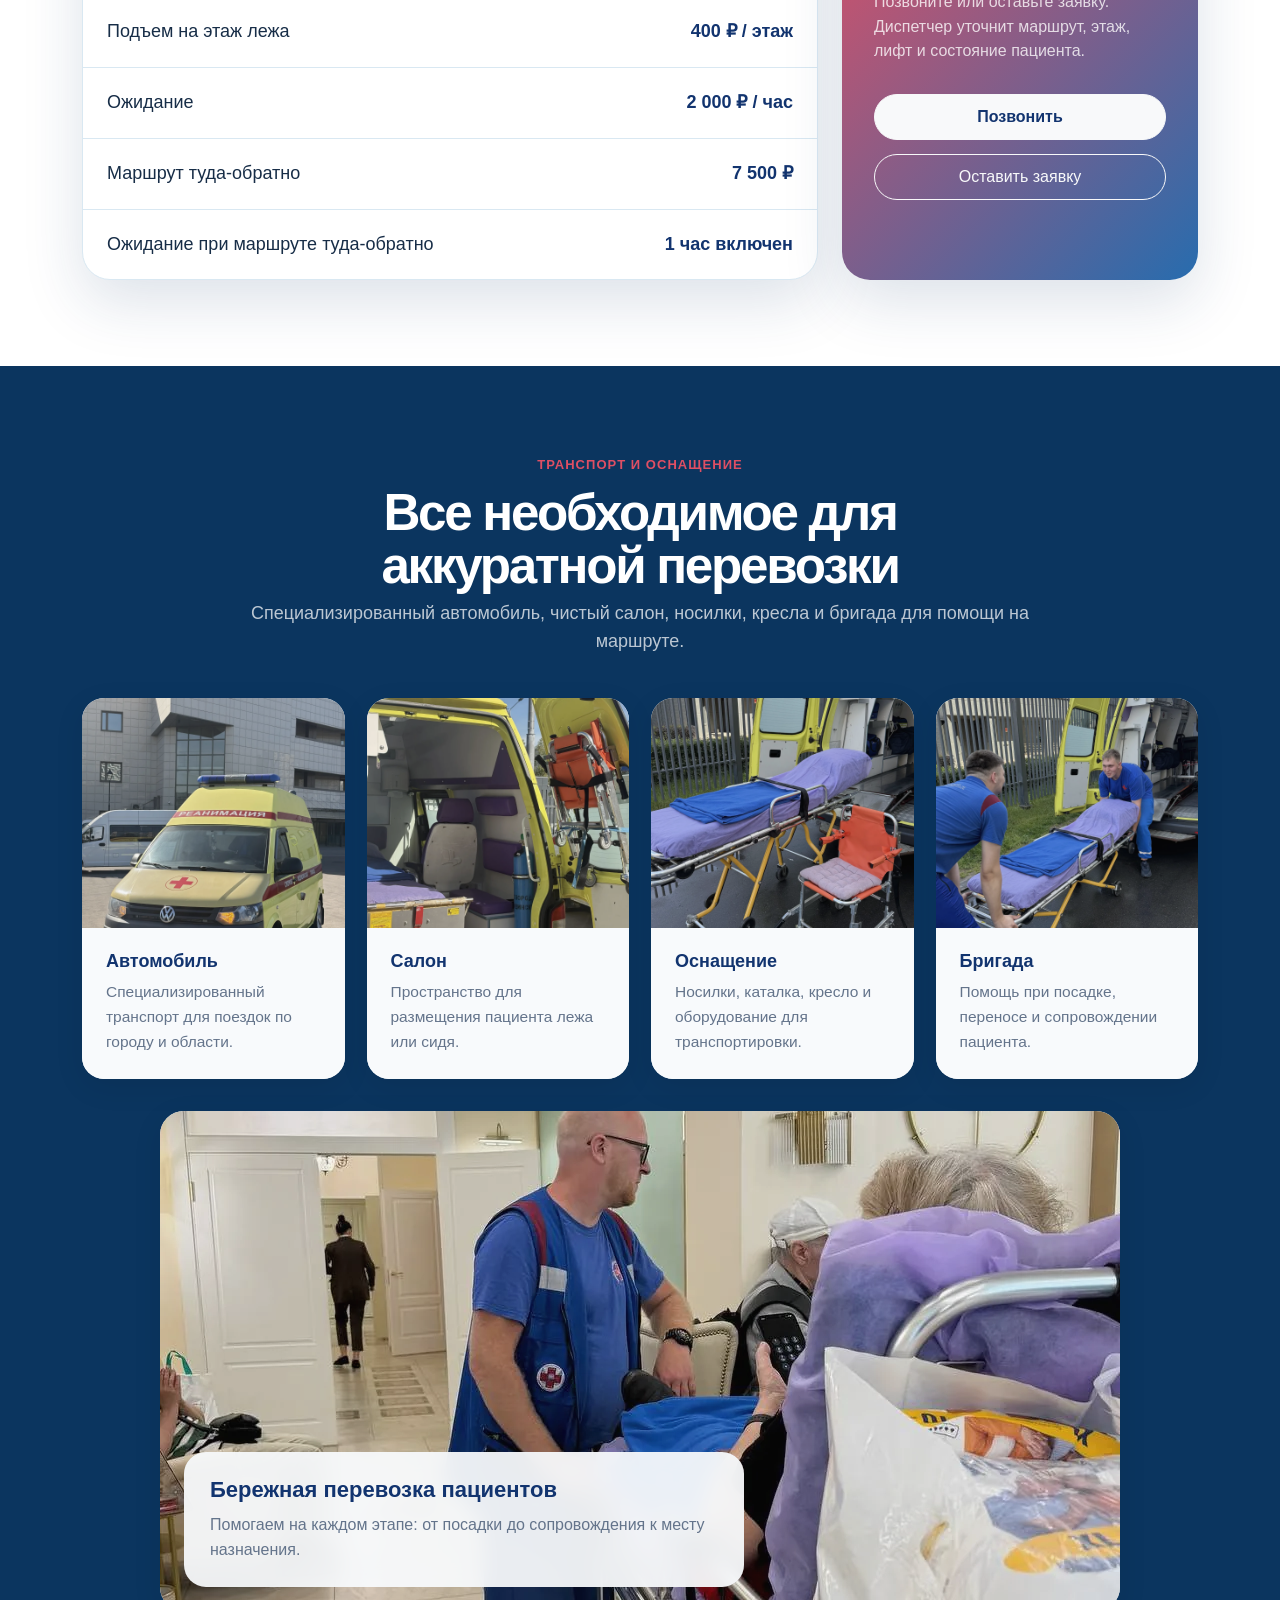
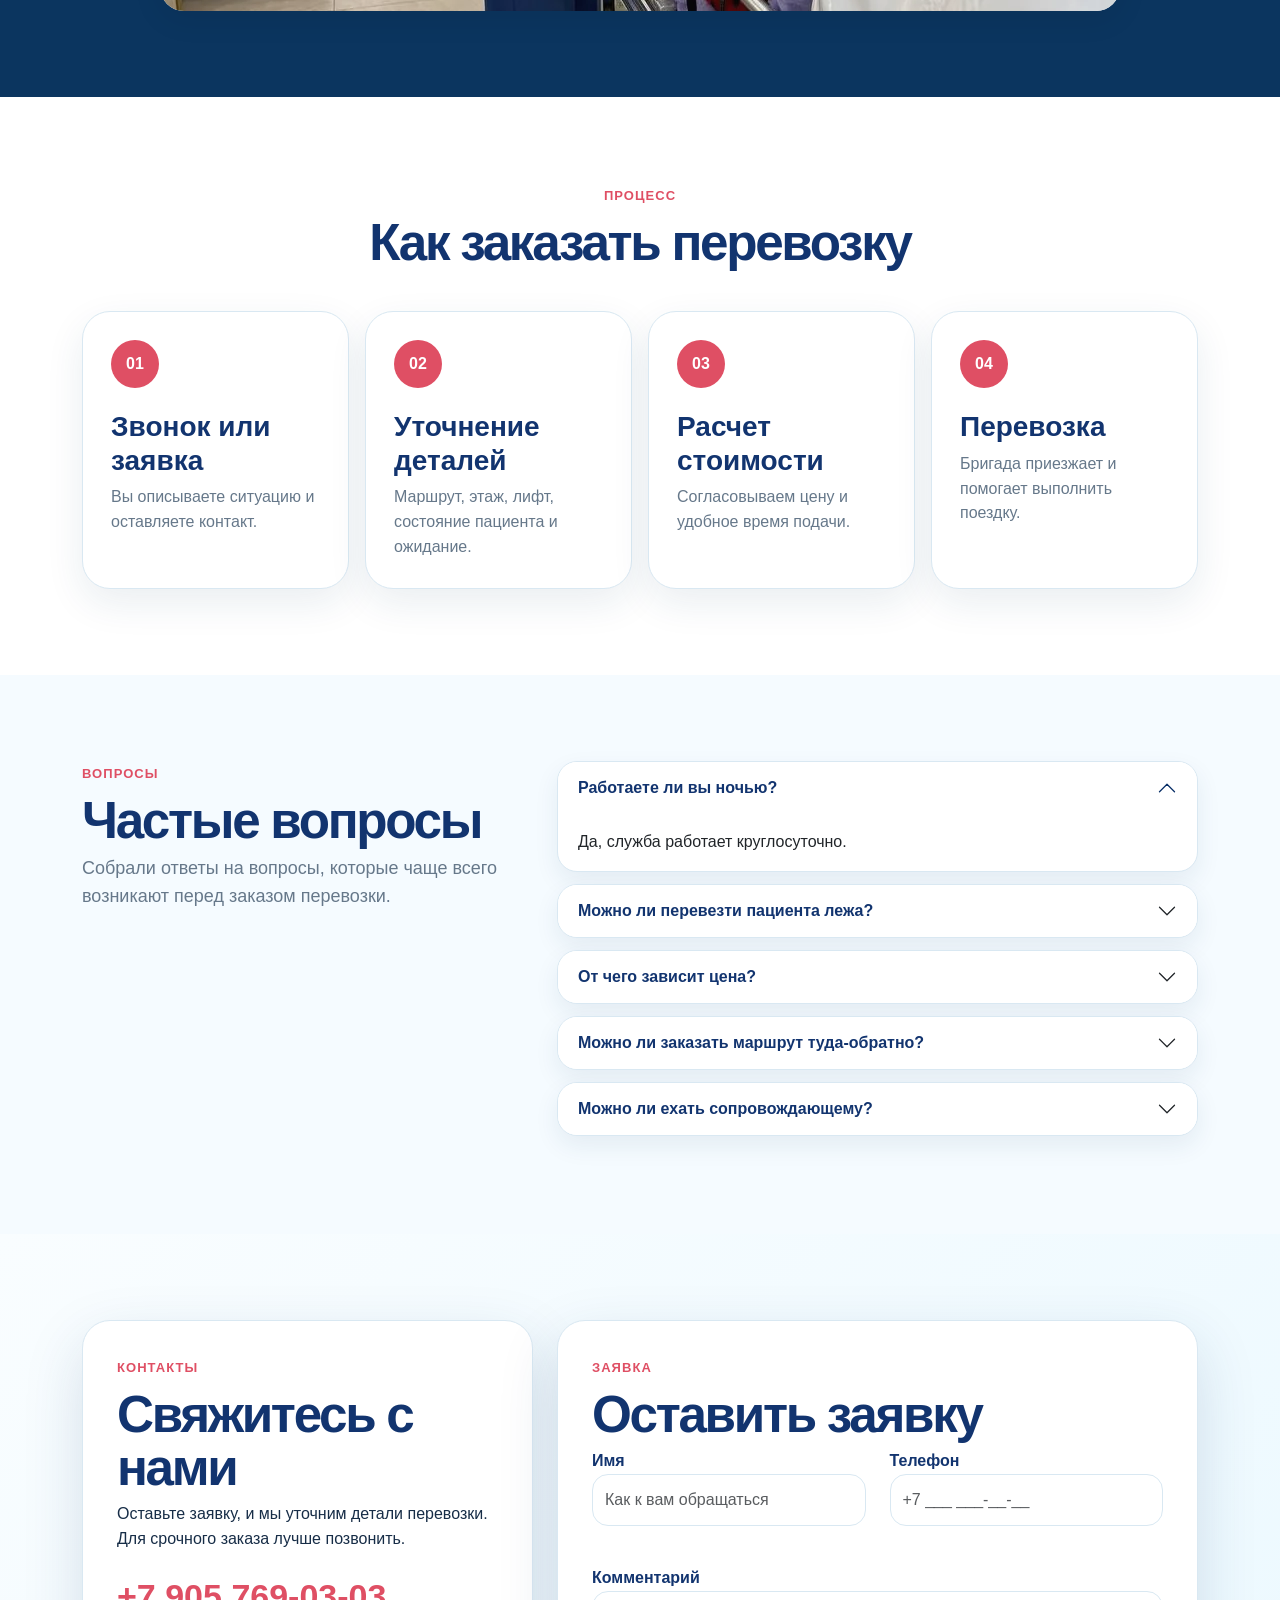
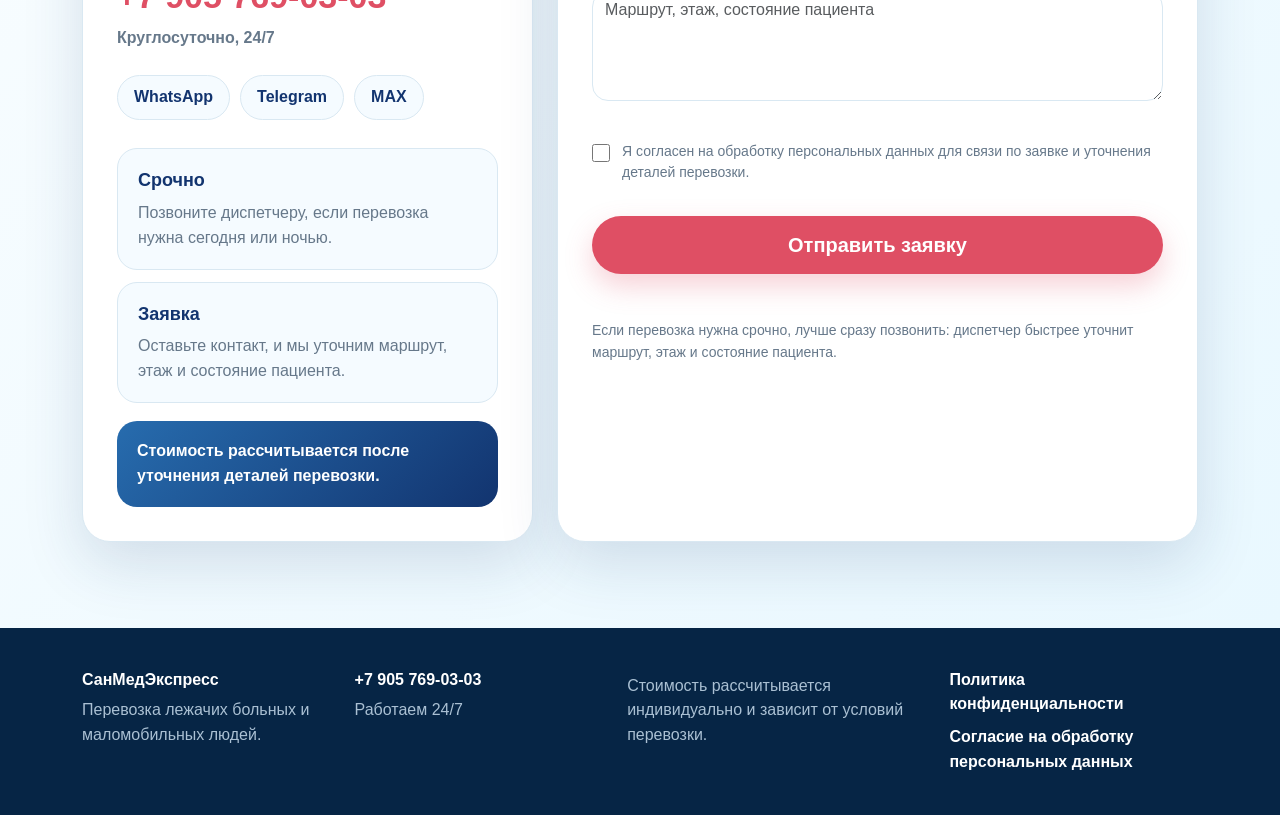
==== commit 2e039ce1: "блок с контактами получше на десктопе" ====
--- a/index.html
+++ b/index.html
@@ -250,6 +250,11 @@
                 <a href="tg://resolve?phone=79057690303">Telegram</a>
                 <a href="https://max.ru/u/f9LHodD0cOKTTEQI5dEF23vUkEYMquDGadsAbBCi20xrPSaZ2zImBn6ybkM" target="_blank" rel="noopener">MAX</a>
               </div>
+              <div class="contact-info-grid">
+                <div><b>Срочно</b><span>Позвоните диспетчеру, если перевозка нужна сегодня или ночью.</span></div>
+                <div><b>Заявка</b><span>Оставьте контакт, и мы уточним маршрут, этаж и состояние пациента.</span></div>
+              </div>
+              <div class="contact-note">Стоимость рассчитывается после уточнения деталей перевозки.</div>
             </div>
           </div>
           <div class="col-lg-7">
--- a/css/styles.css
+++ b/css/styles.css
@@ -184,6 +184,12 @@
 .worktime { display: block; color: var(--color-muted); font-weight: 800; }
 .messenger-links { display: flex; flex-wrap: wrap; gap: 10px; margin: 24px 0; }
 .messenger-links a { display: inline-flex; align-items: center; justify-content: center; min-height: 42px; padding: 9px 16px; border: 1px solid var(--color-line); border-radius: 999px; color: var(--color-primary-dark); background: var(--color-ice-2); font-weight: 900; }
+.contact-info-grid { display: grid; gap: 12px; margin-top: 28px; }
+.contact-info-grid div { padding: 18px 20px; border: 1px solid var(--color-line); border-radius: 20px; background: var(--color-ice-2); }
+.contact-info-grid b, .contact-info-grid span { display: block; }
+.contact-info-grid b { margin-bottom: 6px; color: var(--color-primary-dark); font-size: 18px; font-weight: 900; }
+.contact-info-grid span { color: var(--color-muted); }
+.contact-note { margin-top: 18px; padding: 18px 20px; border-radius: 20px; color: #fff; background: linear-gradient(135deg, var(--color-primary), var(--color-primary-dark)); font-weight: 800; }
 .form-label { width: 100%; color: var(--color-primary-dark); font-weight: 900; }
 .form-control { min-height: 52px; border-color: var(--color-line); border-radius: 16px; }
 .form-control:focus { border-color: var(--color-accent); box-shadow: 0 0 0 .25rem rgba(223, 79, 100, .14); }
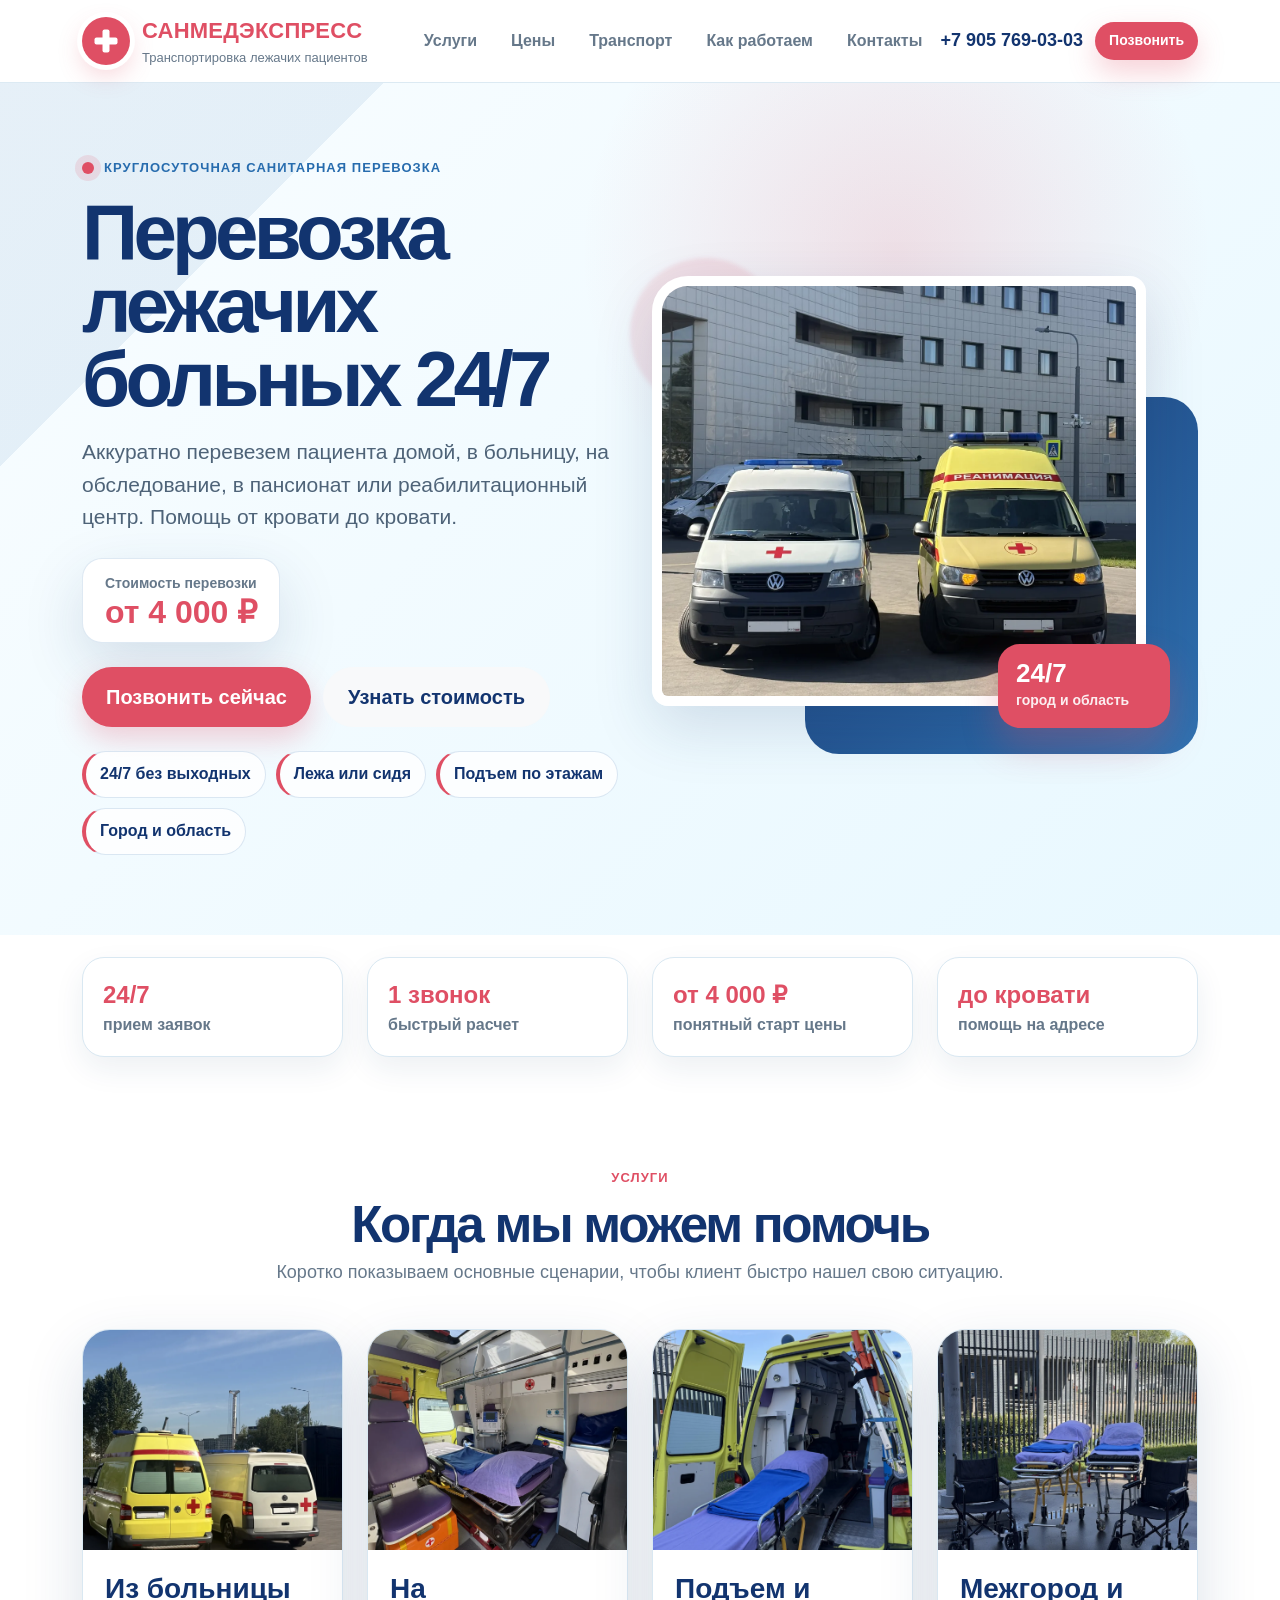
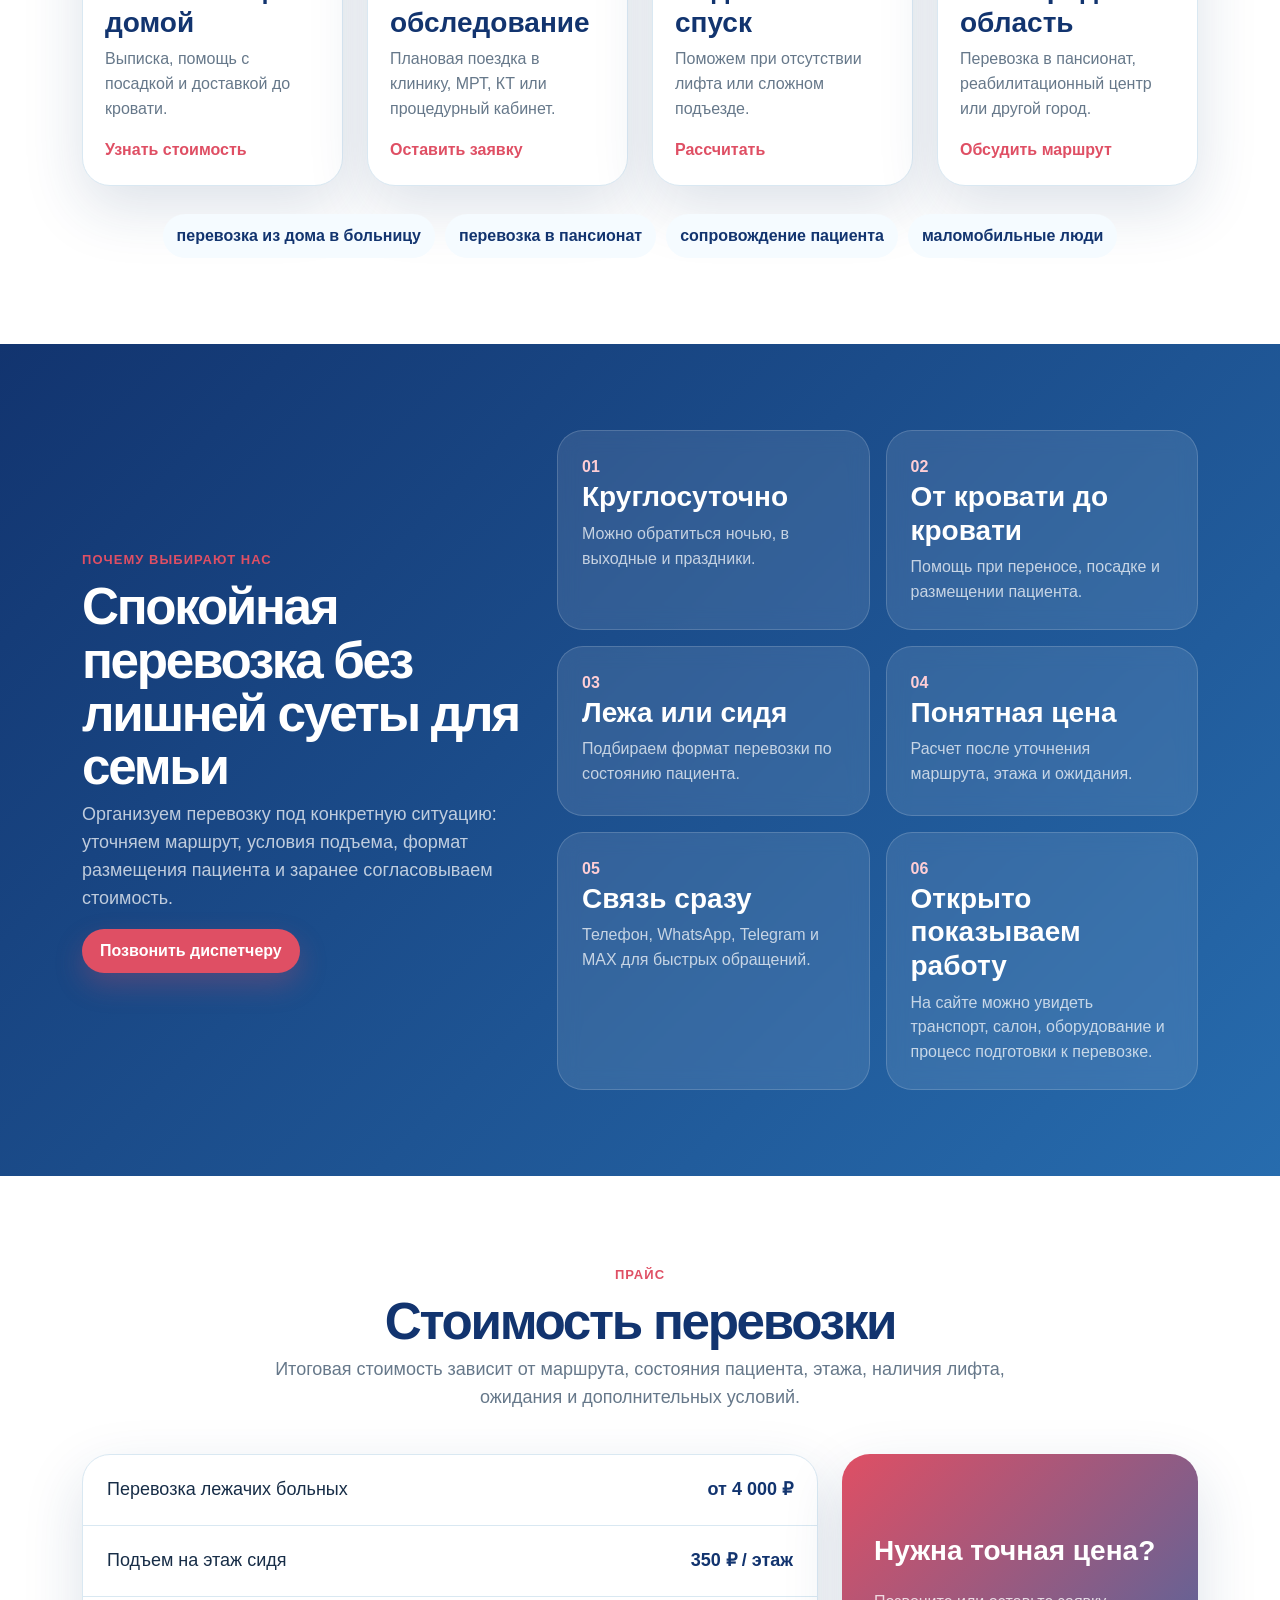
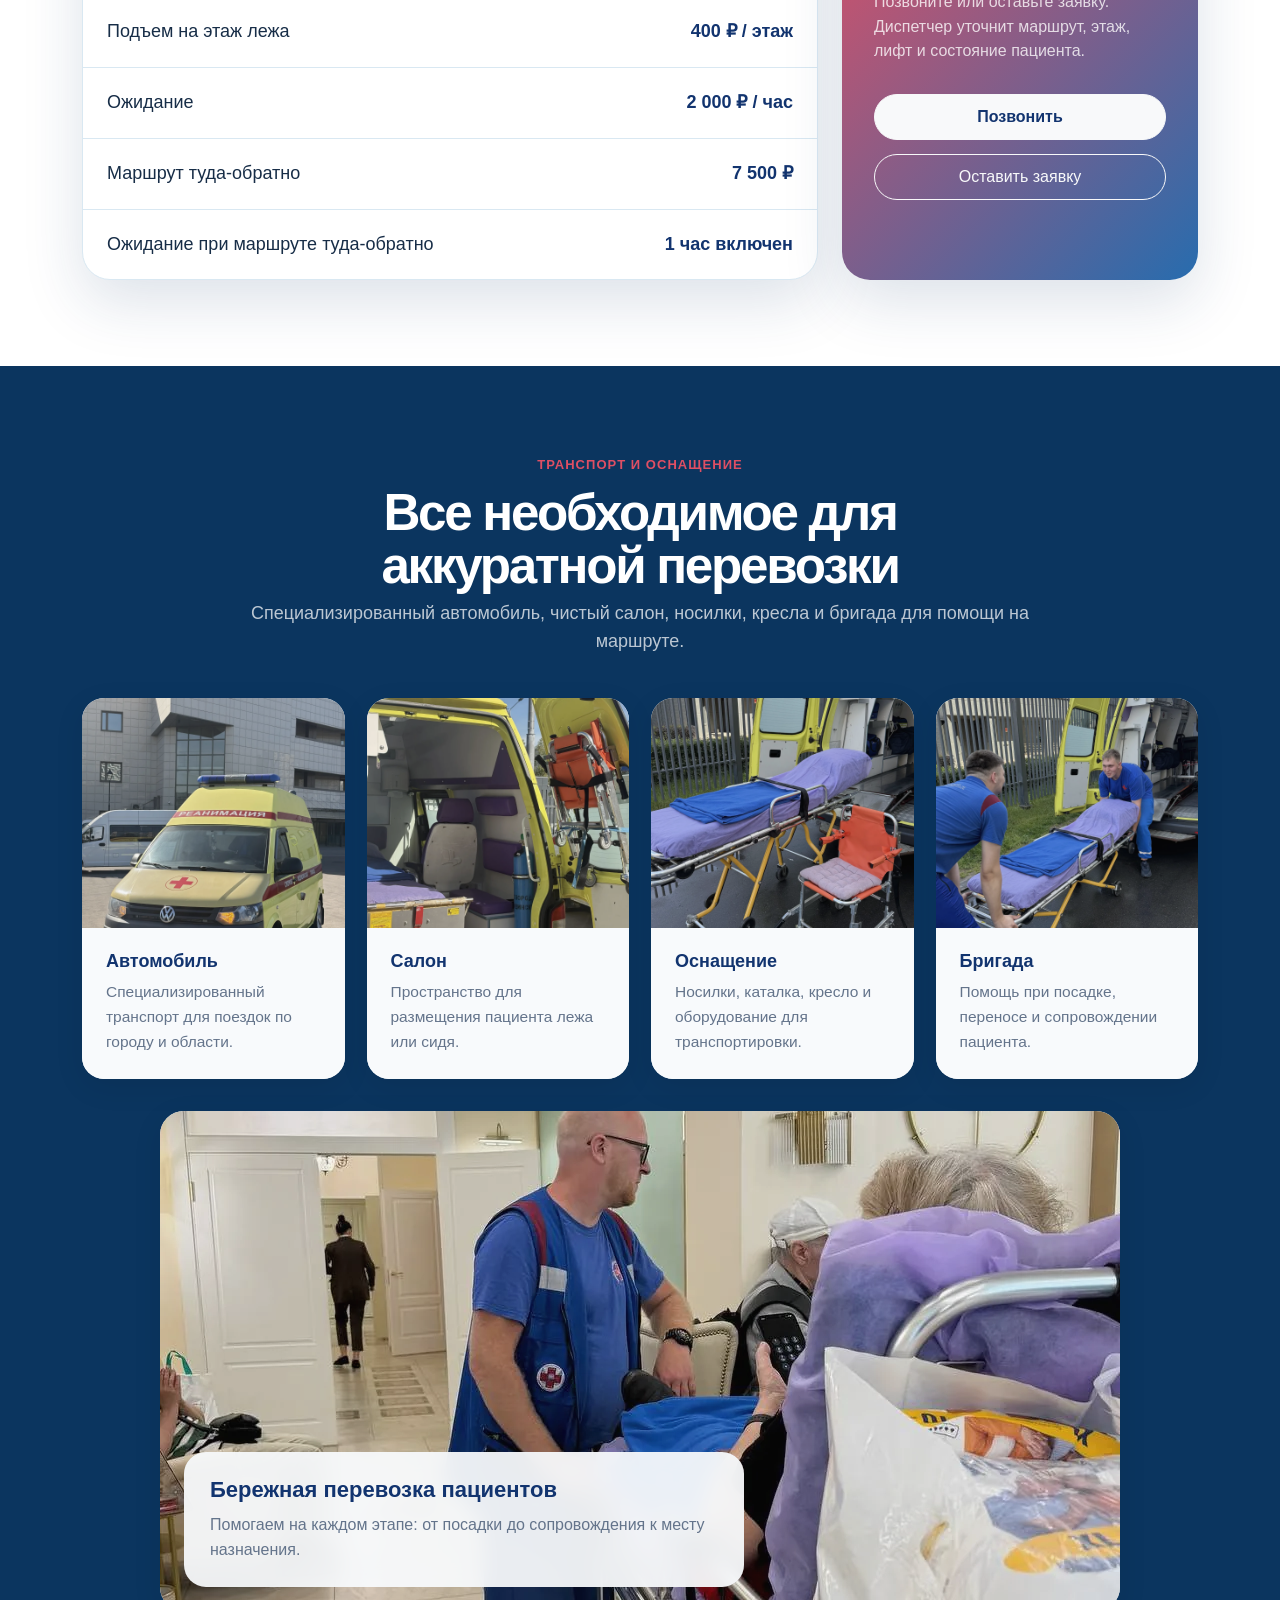
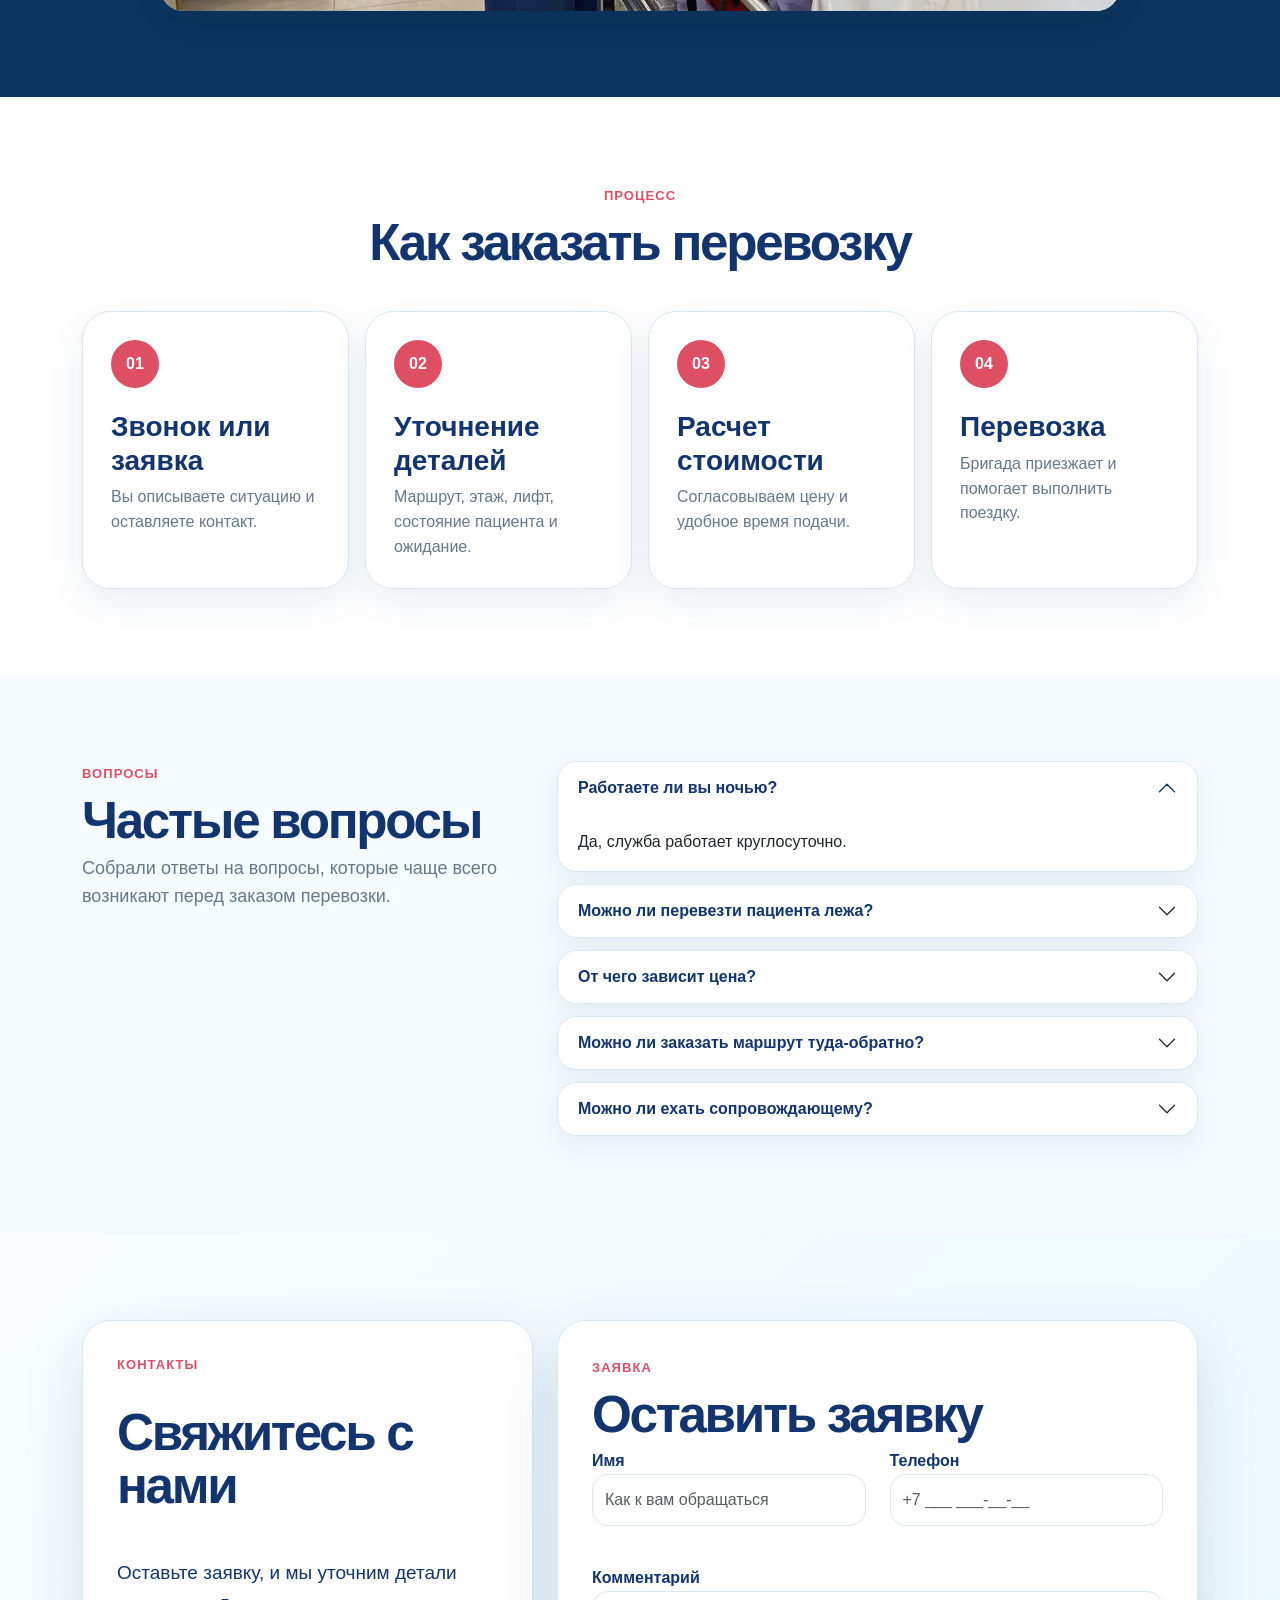
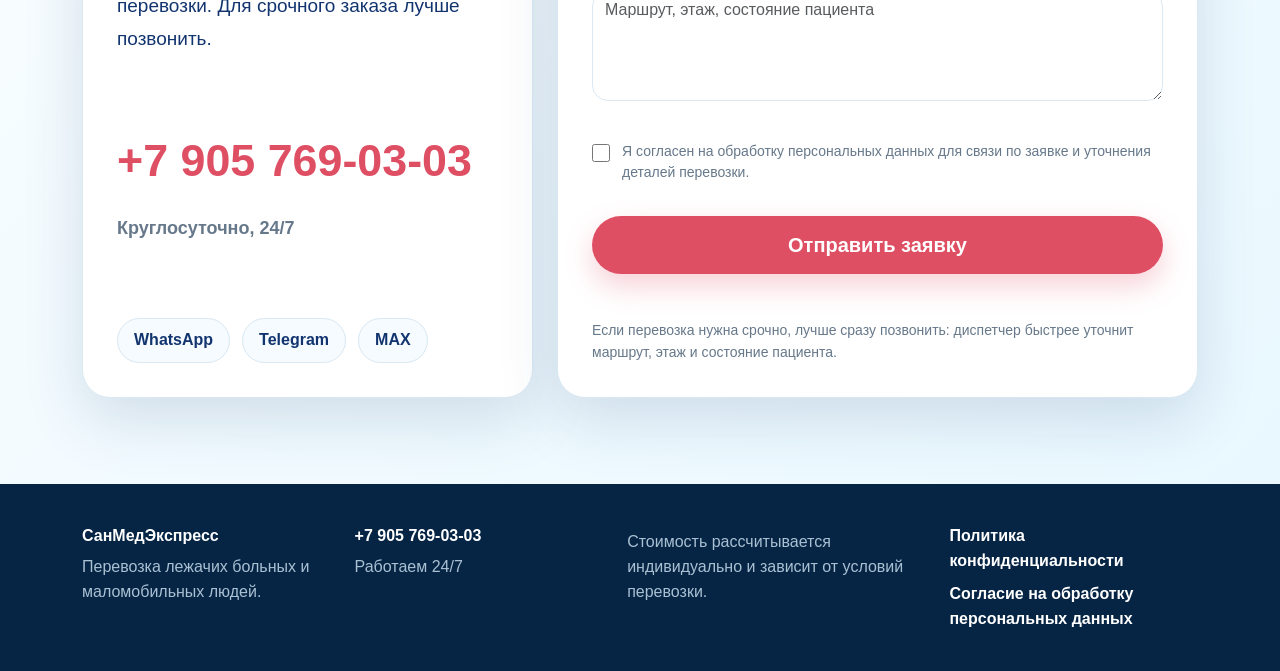
==== commit 455d1ec8: "fix блока этого" ====
--- a/index.html
+++ b/index.html
@@ -250,11 +250,6 @@
                 <a href="tg://resolve?phone=79057690303">Telegram</a>
                 <a href="https://max.ru/u/f9LHodD0cOKTTEQI5dEF23vUkEYMquDGadsAbBCi20xrPSaZ2zImBn6ybkM" target="_blank" rel="noopener">MAX</a>
               </div>
-              <div class="contact-info-grid">
-                <div><b>Срочно</b><span>Позвоните диспетчеру, если перевозка нужна сегодня или ночью.</span></div>
-                <div><b>Заявка</b><span>Оставьте контакт, и мы уточним маршрут, этаж и состояние пациента.</span></div>
-              </div>
-              <div class="contact-note">Стоимость рассчитывается после уточнения деталей перевозки.</div>
             </div>
           </div>
           <div class="col-lg-7">
--- a/css/styles.css
+++ b/css/styles.css
@@ -180,16 +180,13 @@
 
 .contacts-section { background: linear-gradient(135deg, #f9fdff, var(--color-ice)); }
 .contact-card, .request-form { height: 100%; padding: 34px; border: 1px solid var(--color-line); border-radius: var(--radius); background: #fff; box-shadow: var(--shadow); }
-.contact-phone { display: block; margin: 18px 0 4px; color: var(--color-accent); font-size: 34px; font-weight: 900; }
-.worktime { display: block; color: var(--color-muted); font-weight: 800; }
-.messenger-links { display: flex; flex-wrap: wrap; gap: 10px; margin: 24px 0; }
+.contact-card { display: flex; flex-direction: column; justify-content: space-between; min-height: 560px; }
+.contact-card h2 { margin-bottom: 22px; }
+.contact-card p { color: var(--color-primary-dark); font-size: 19px; line-height: 1.75; }
+.contact-phone { display: block; margin: 44px 0 10px; color: var(--color-accent); font-size: clamp(36px, 3.5vw, 48px); line-height: 1.05; font-weight: 900; }
+.worktime { display: block; color: var(--color-muted); font-size: 18px; font-weight: 900; }
+.messenger-links { display: flex; flex-wrap: wrap; gap: 12px; margin: 54px 0 0; }
 .messenger-links a { display: inline-flex; align-items: center; justify-content: center; min-height: 42px; padding: 9px 16px; border: 1px solid var(--color-line); border-radius: 999px; color: var(--color-primary-dark); background: var(--color-ice-2); font-weight: 900; }
-.contact-info-grid { display: grid; gap: 12px; margin-top: 28px; }
-.contact-info-grid div { padding: 18px 20px; border: 1px solid var(--color-line); border-radius: 20px; background: var(--color-ice-2); }
-.contact-info-grid b, .contact-info-grid span { display: block; }
-.contact-info-grid b { margin-bottom: 6px; color: var(--color-primary-dark); font-size: 18px; font-weight: 900; }
-.contact-info-grid span { color: var(--color-muted); }
-.contact-note { margin-top: 18px; padding: 18px 20px; border-radius: 20px; color: #fff; background: linear-gradient(135deg, var(--color-primary), var(--color-primary-dark)); font-weight: 800; }
 .form-label { width: 100%; color: var(--color-primary-dark); font-weight: 900; }
 .form-control { min-height: 52px; border-color: var(--color-line); border-radius: 16px; }
 .form-control:focus { border-color: var(--color-accent); box-shadow: 0 0 0 .25rem rgba(223, 79, 100, .14); }
@@ -254,6 +251,10 @@
   .fleet-section .patient-transfer-card figcaption { position: static; max-width: none; padding: 22px 24px 24px; border-radius: 0; background: #f8fafc; backdrop-filter: none; }
   .contact-phone { font-size: 28px; }
   .contact-card, .request-form { padding: 24px; }
+  .contact-card { display: block; min-height: 0; }
+  .contact-card p { font-size: 16px; line-height: 1.6; }
+  .contact-phone { margin-top: 24px; }
+  .messenger-links { margin-top: 24px; }
   .footer-grid { grid-template-columns: 1fr; }
   .mobile-call-bar { position: fixed; left: 12px; right: 12px; bottom: 12px; z-index: 60; display: grid; grid-template-columns: 1fr 1fr; gap: 10px; padding: 10px; border-radius: 999px; background: rgba(255,255,255,.96); box-shadow: var(--shadow); }
   .mobile-call-bar a, .mobile-call-bar button { display: inline-flex; justify-content: center; align-items: center; min-height: 46px; border: 0; border-radius: 999px; color: #fff; background: var(--color-accent); font-weight: 900; }
